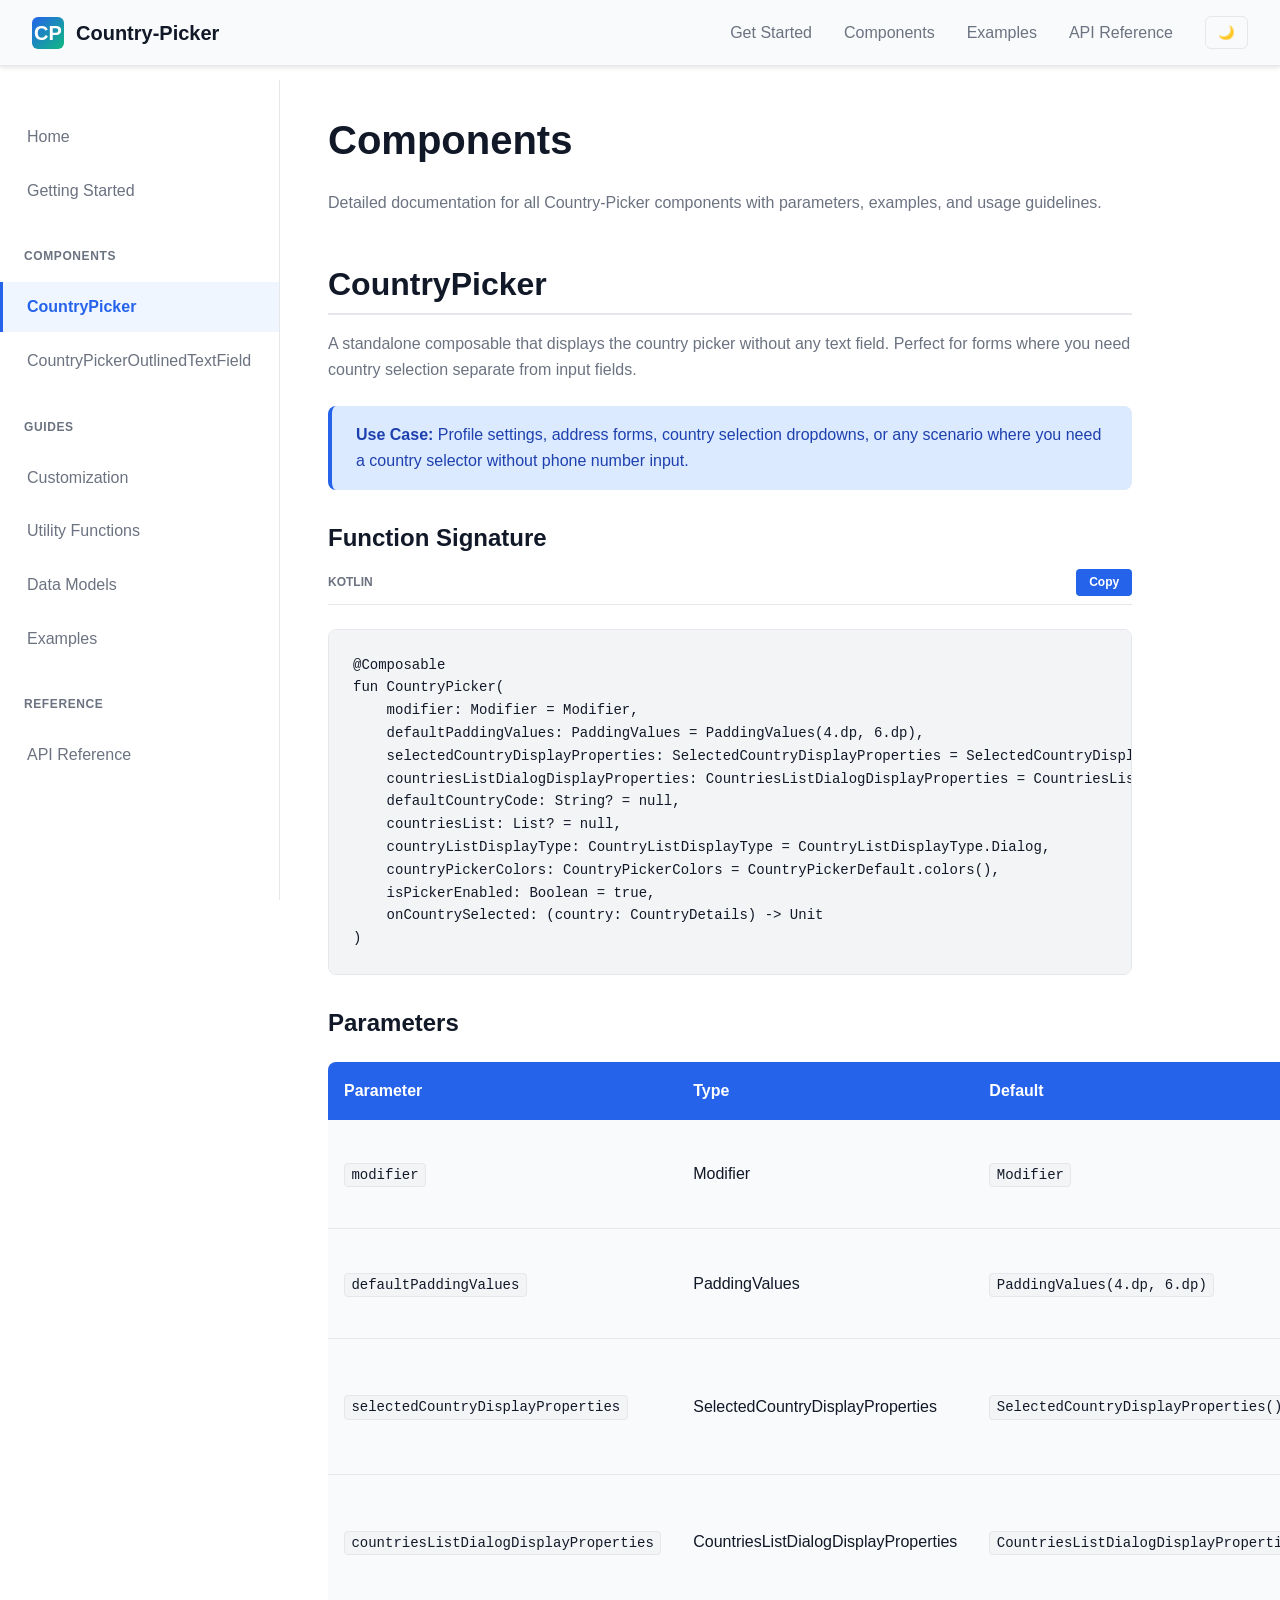
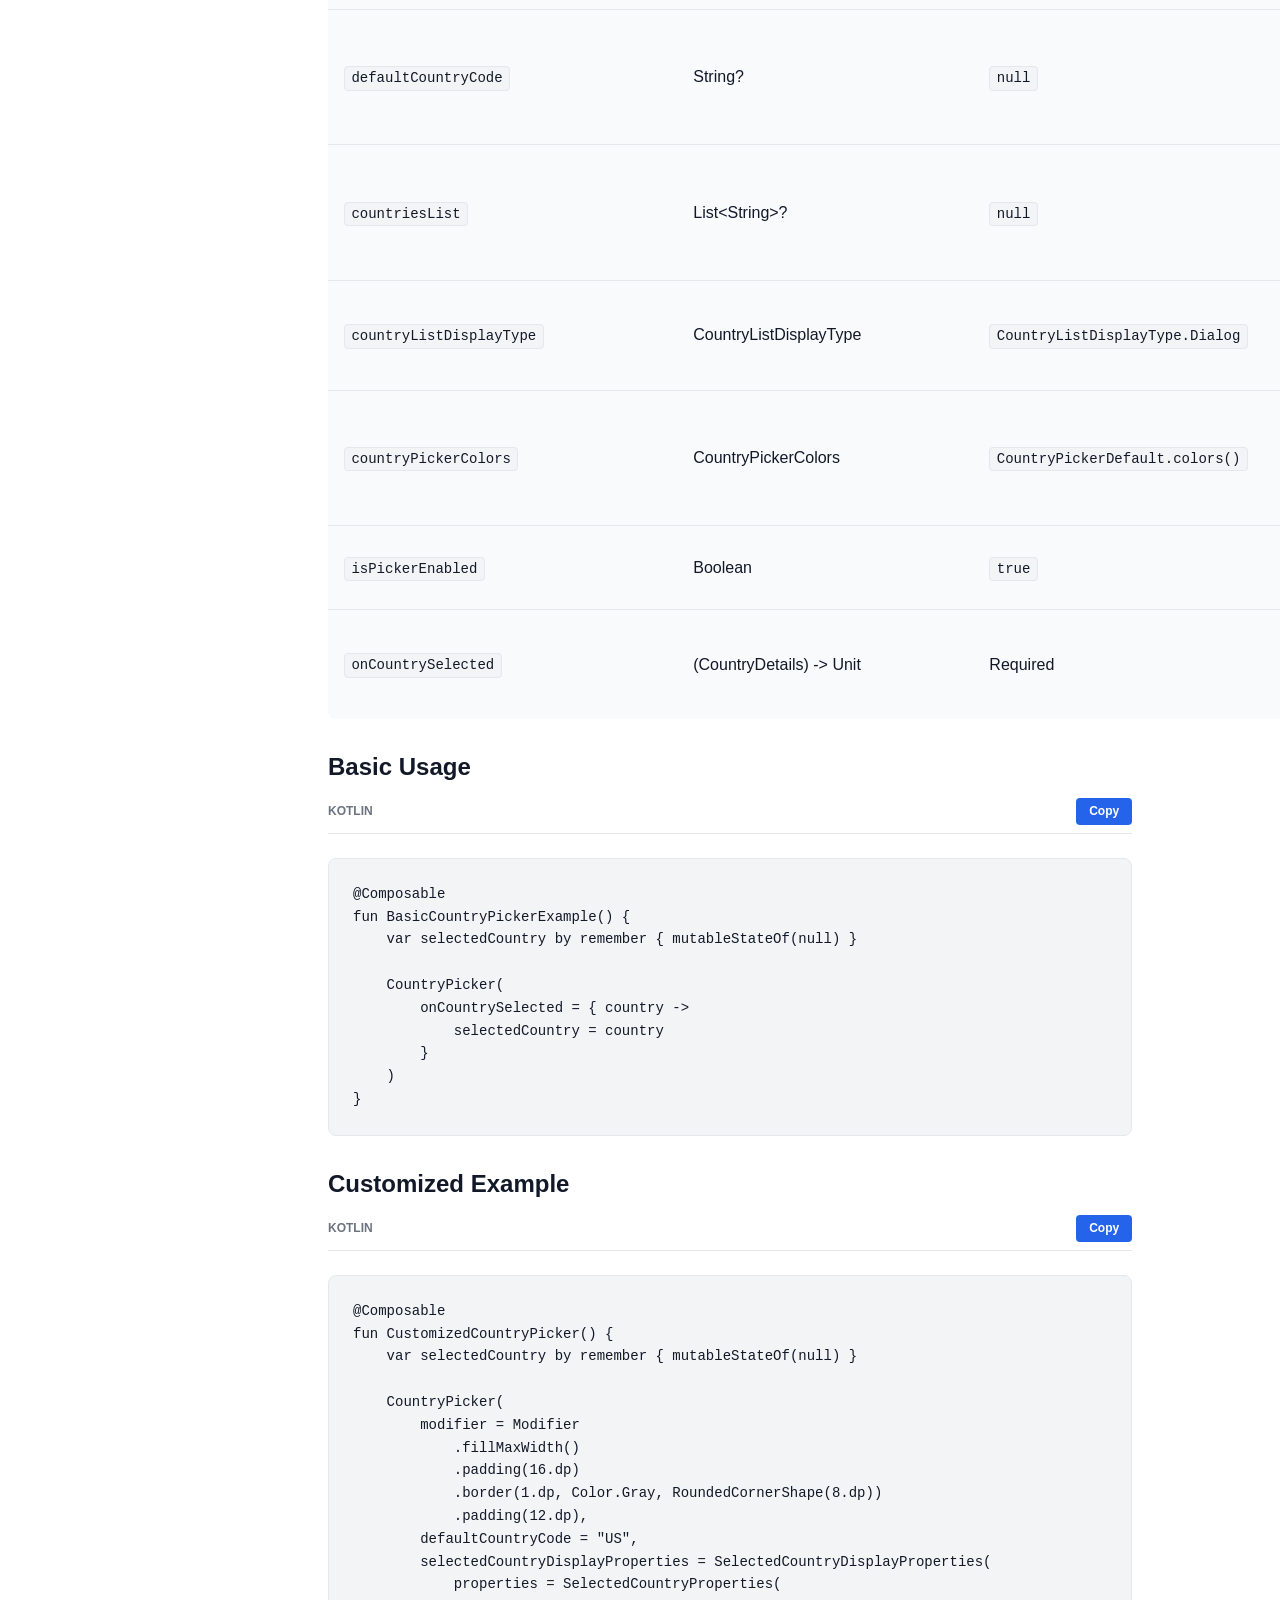
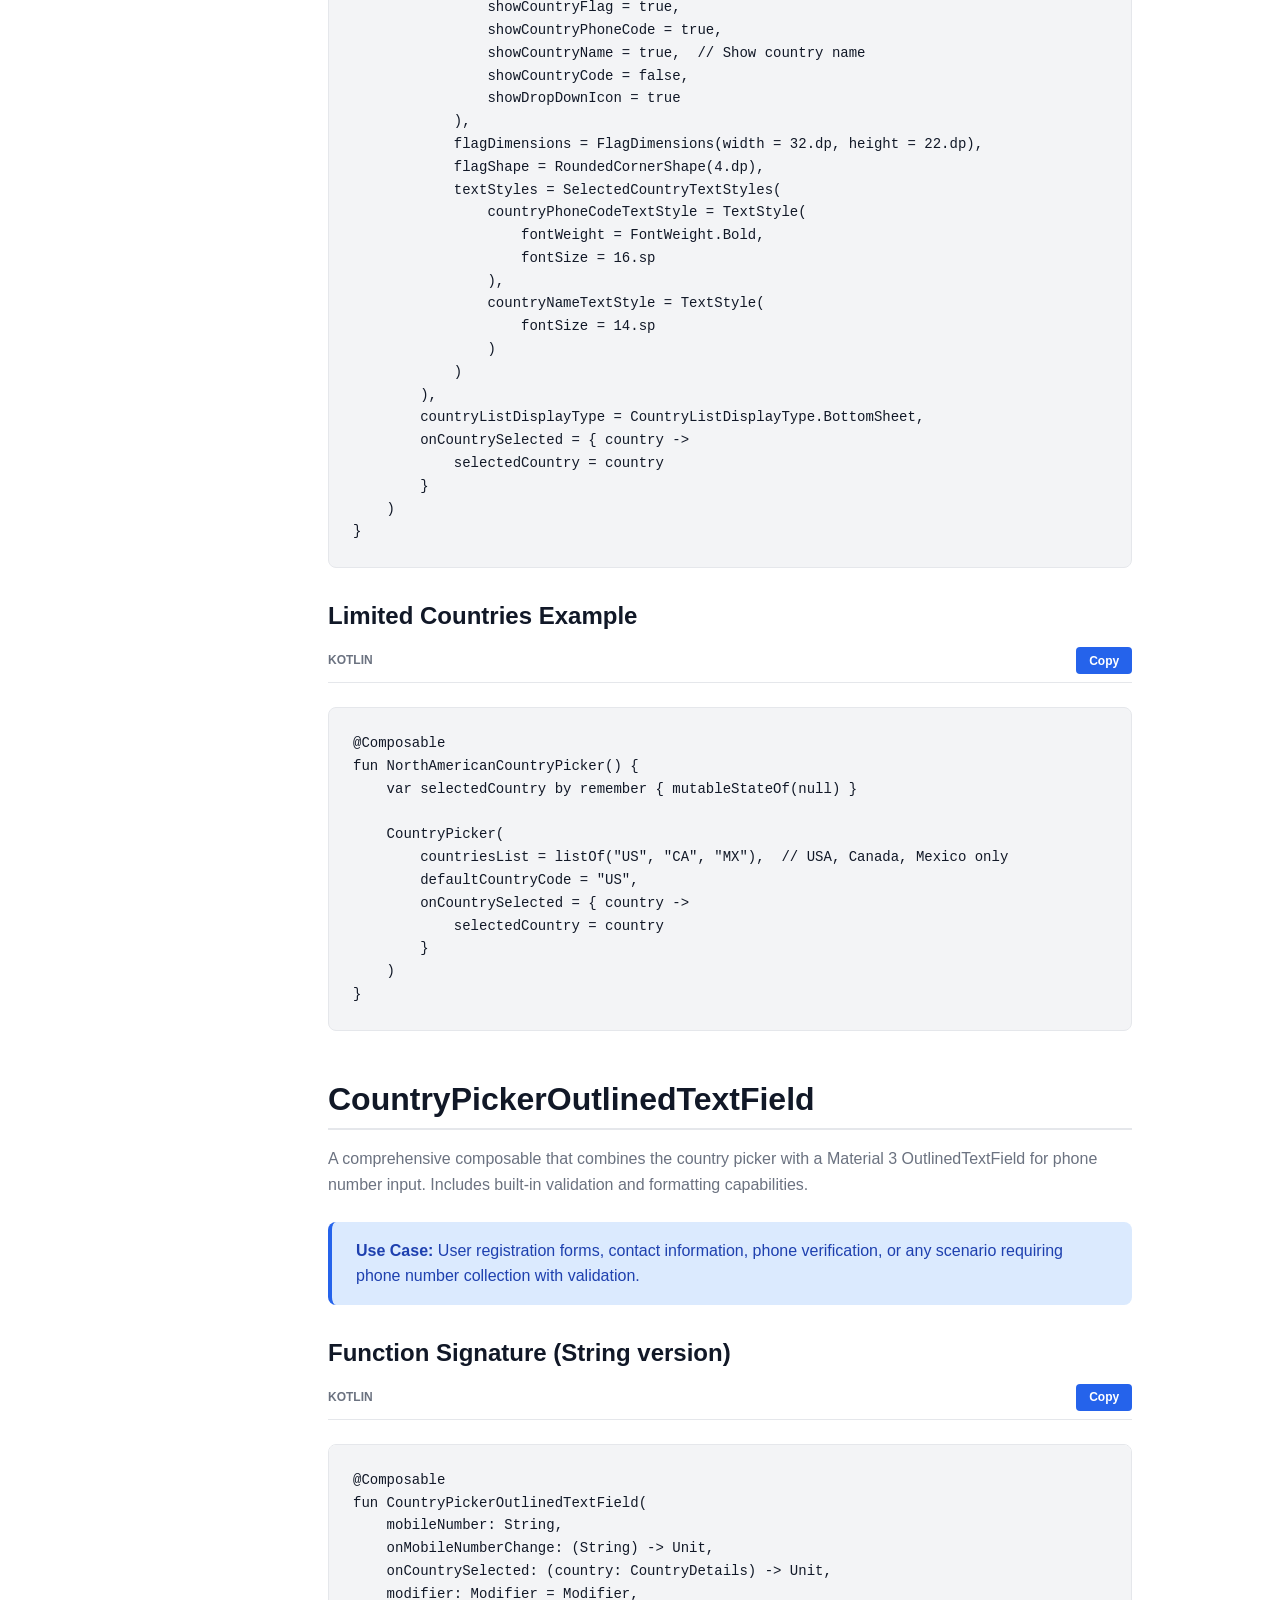
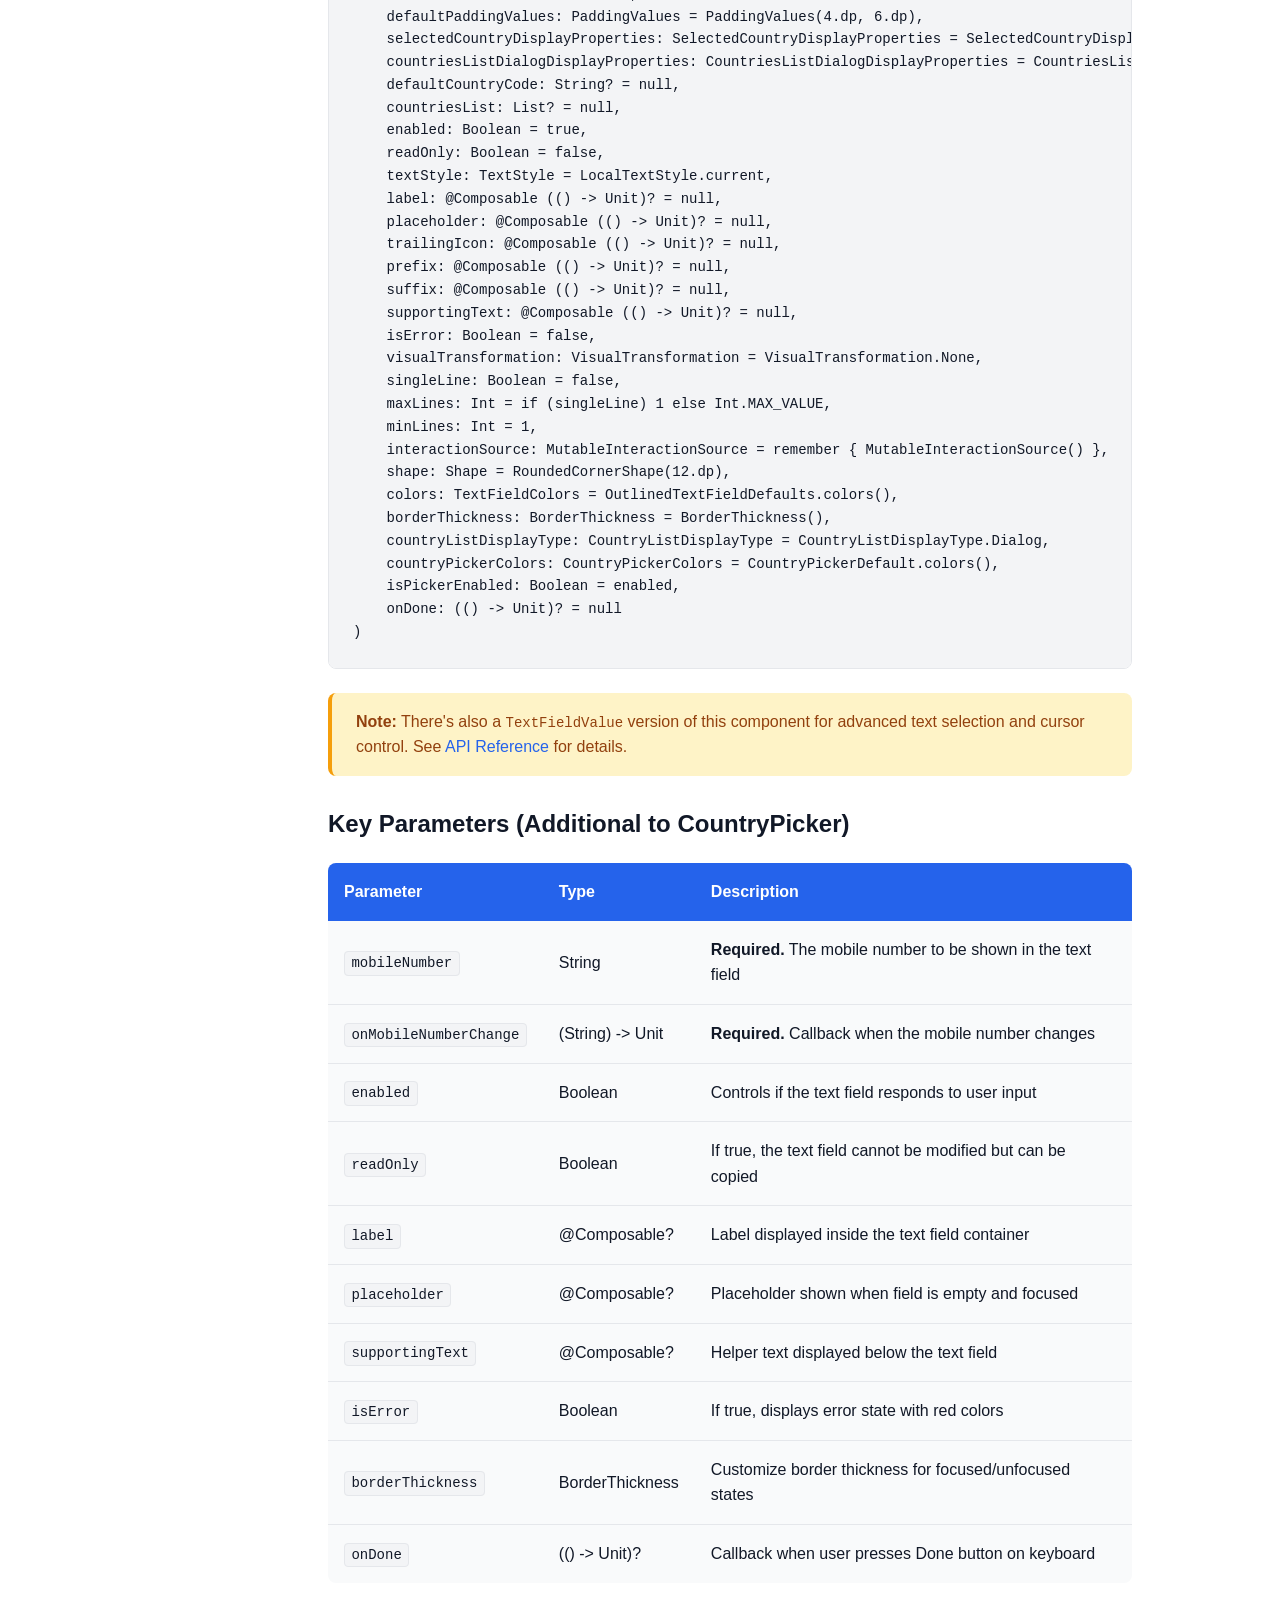
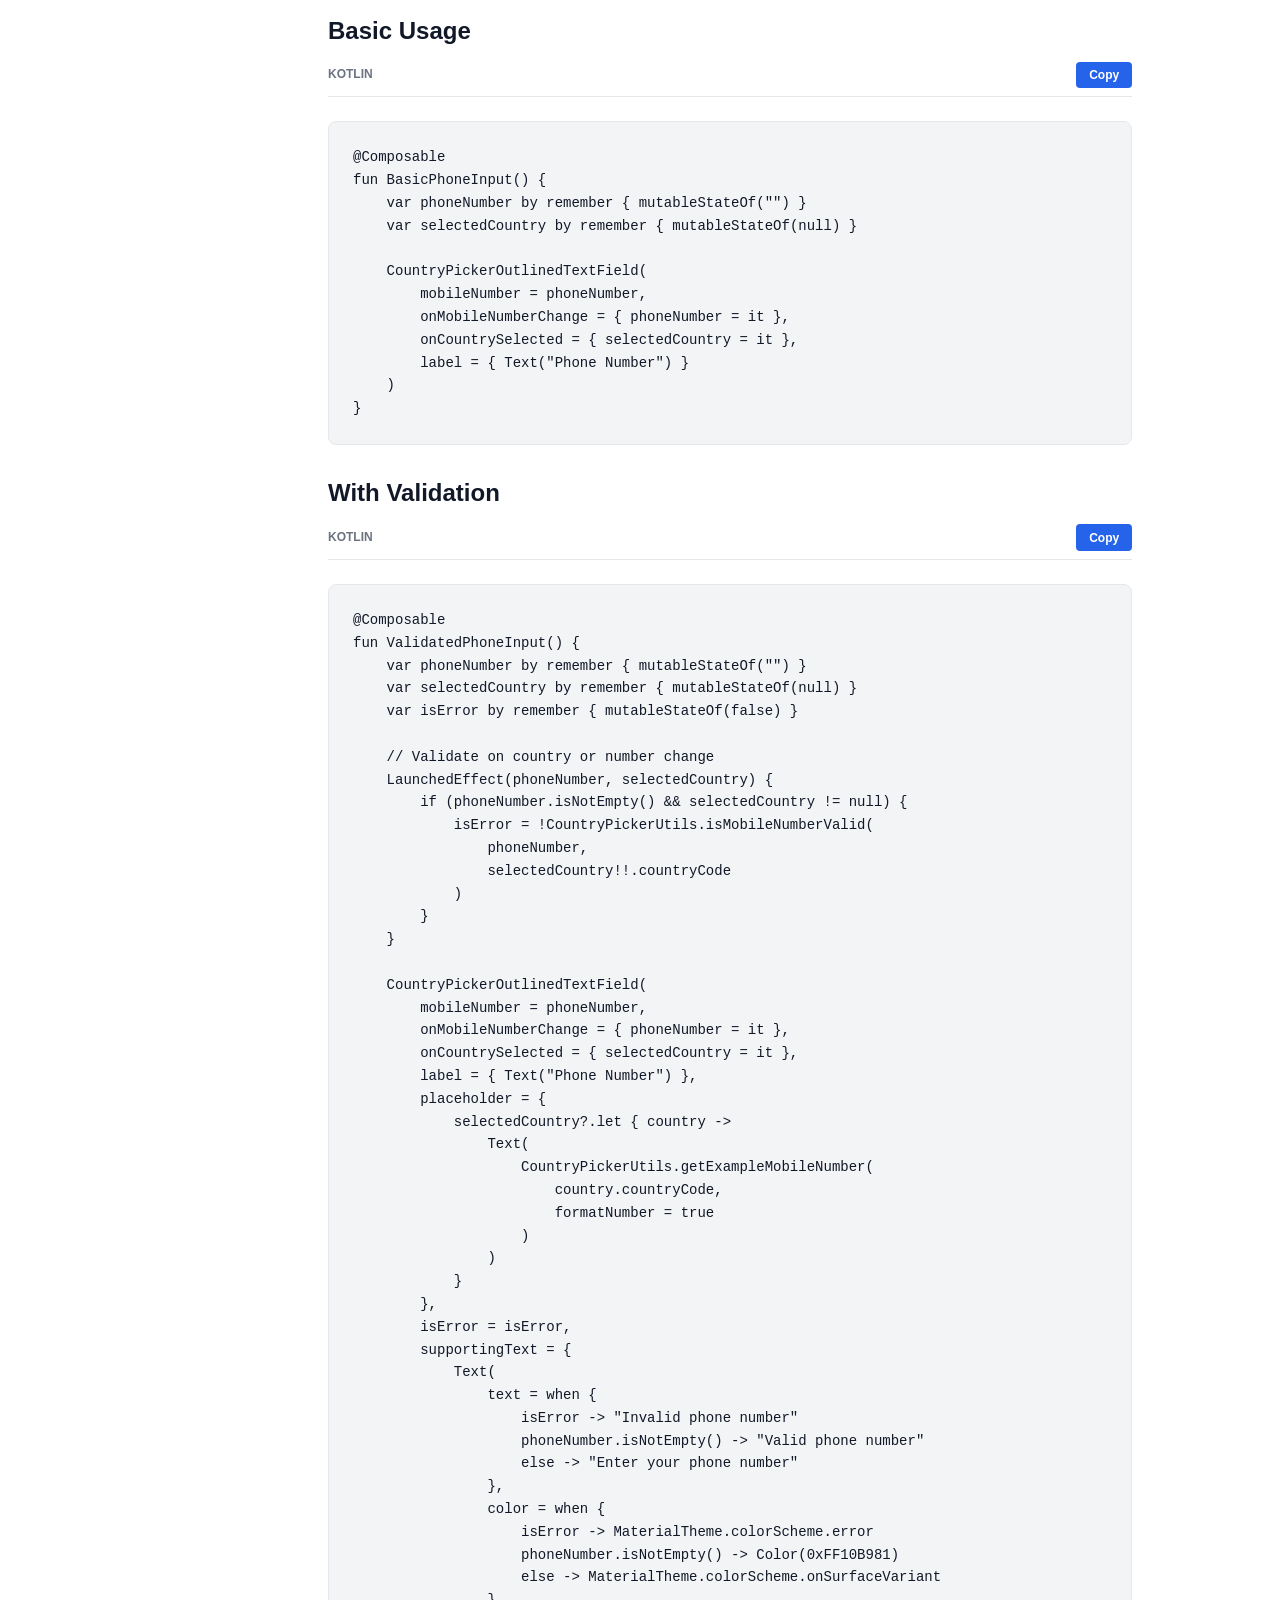
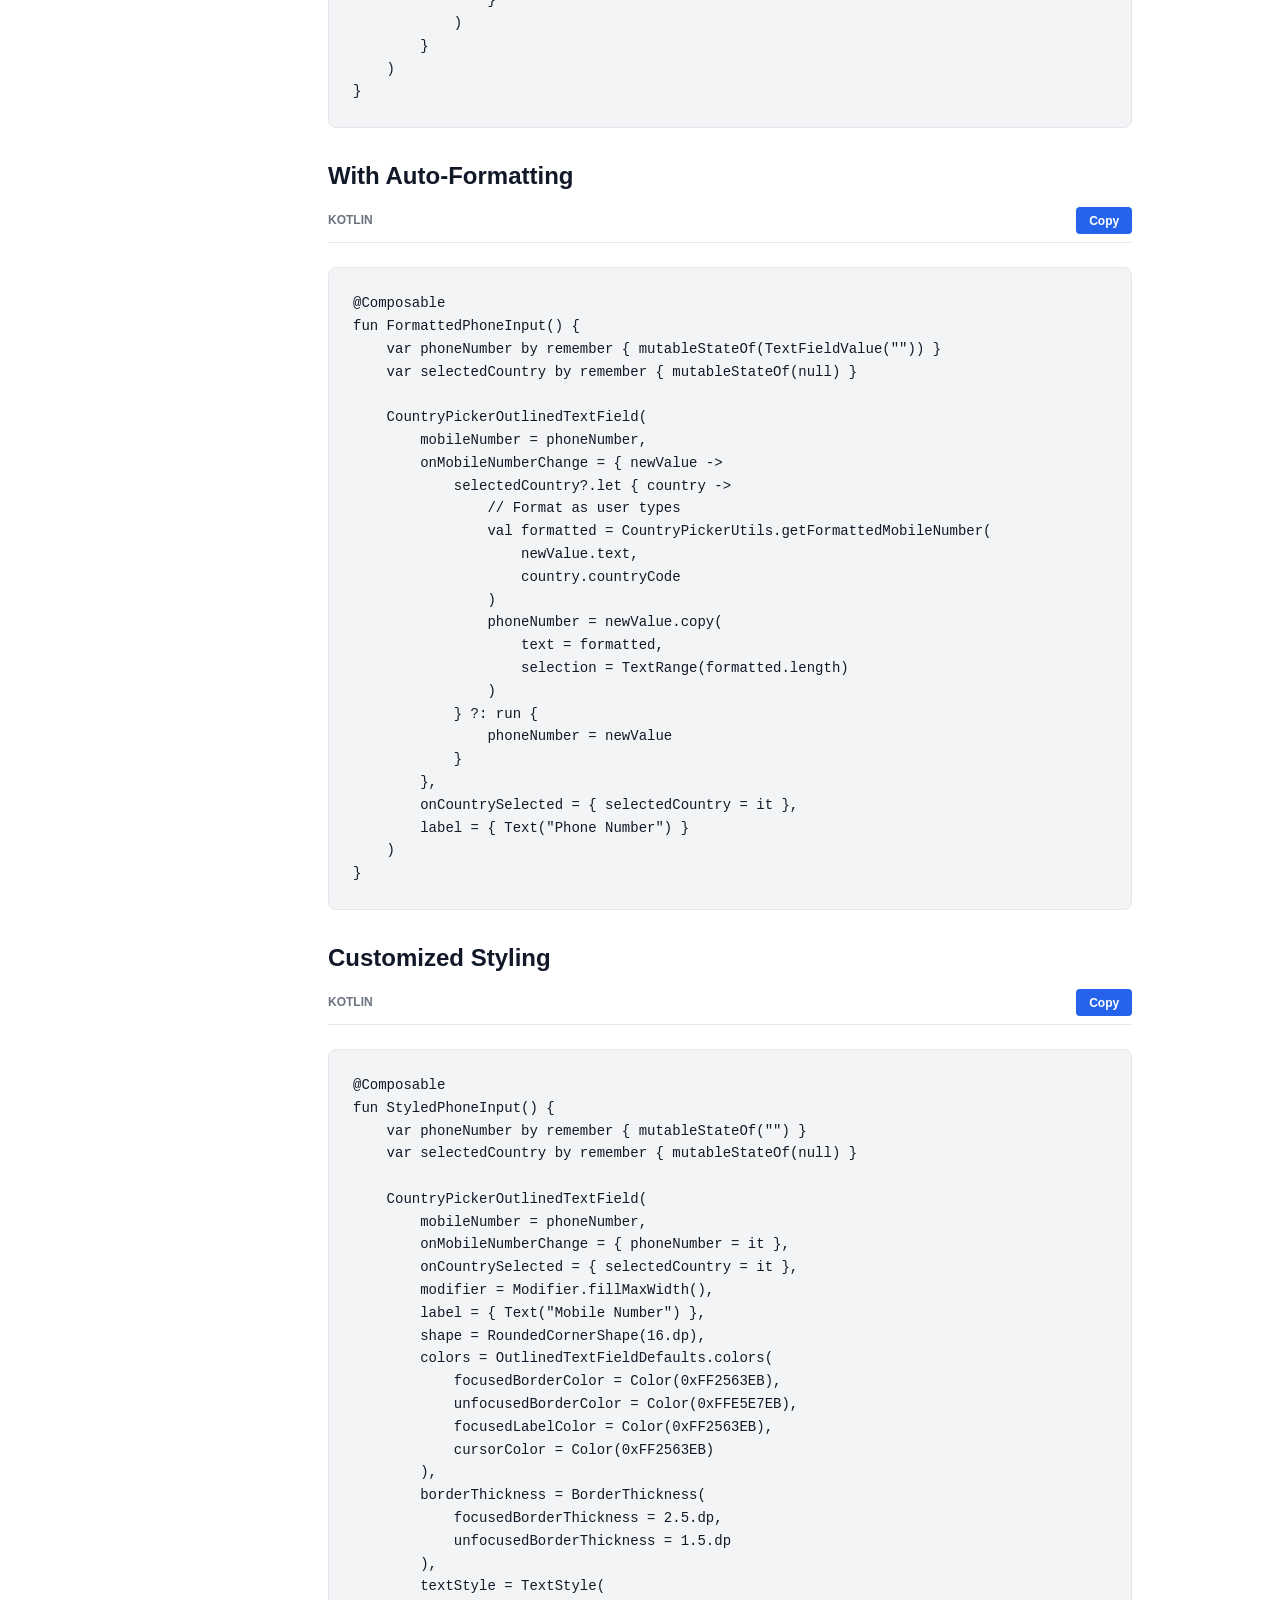
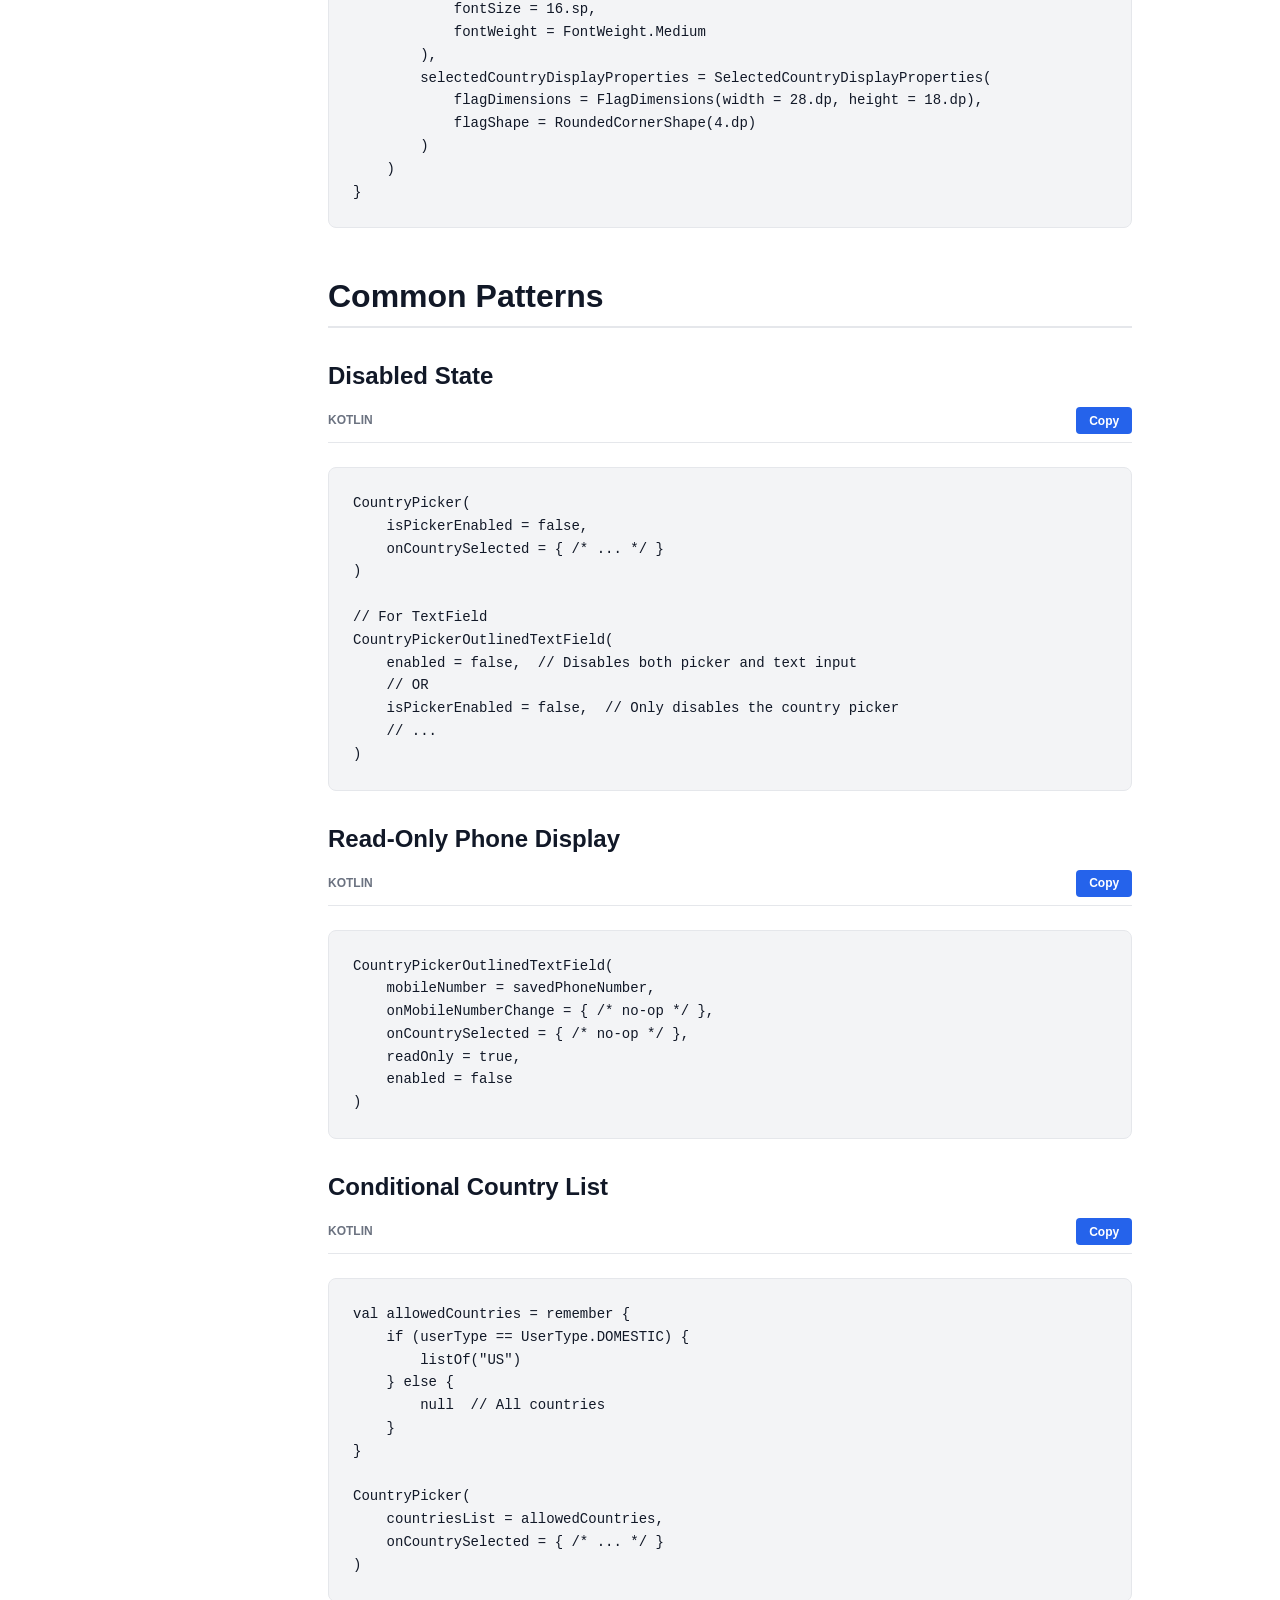
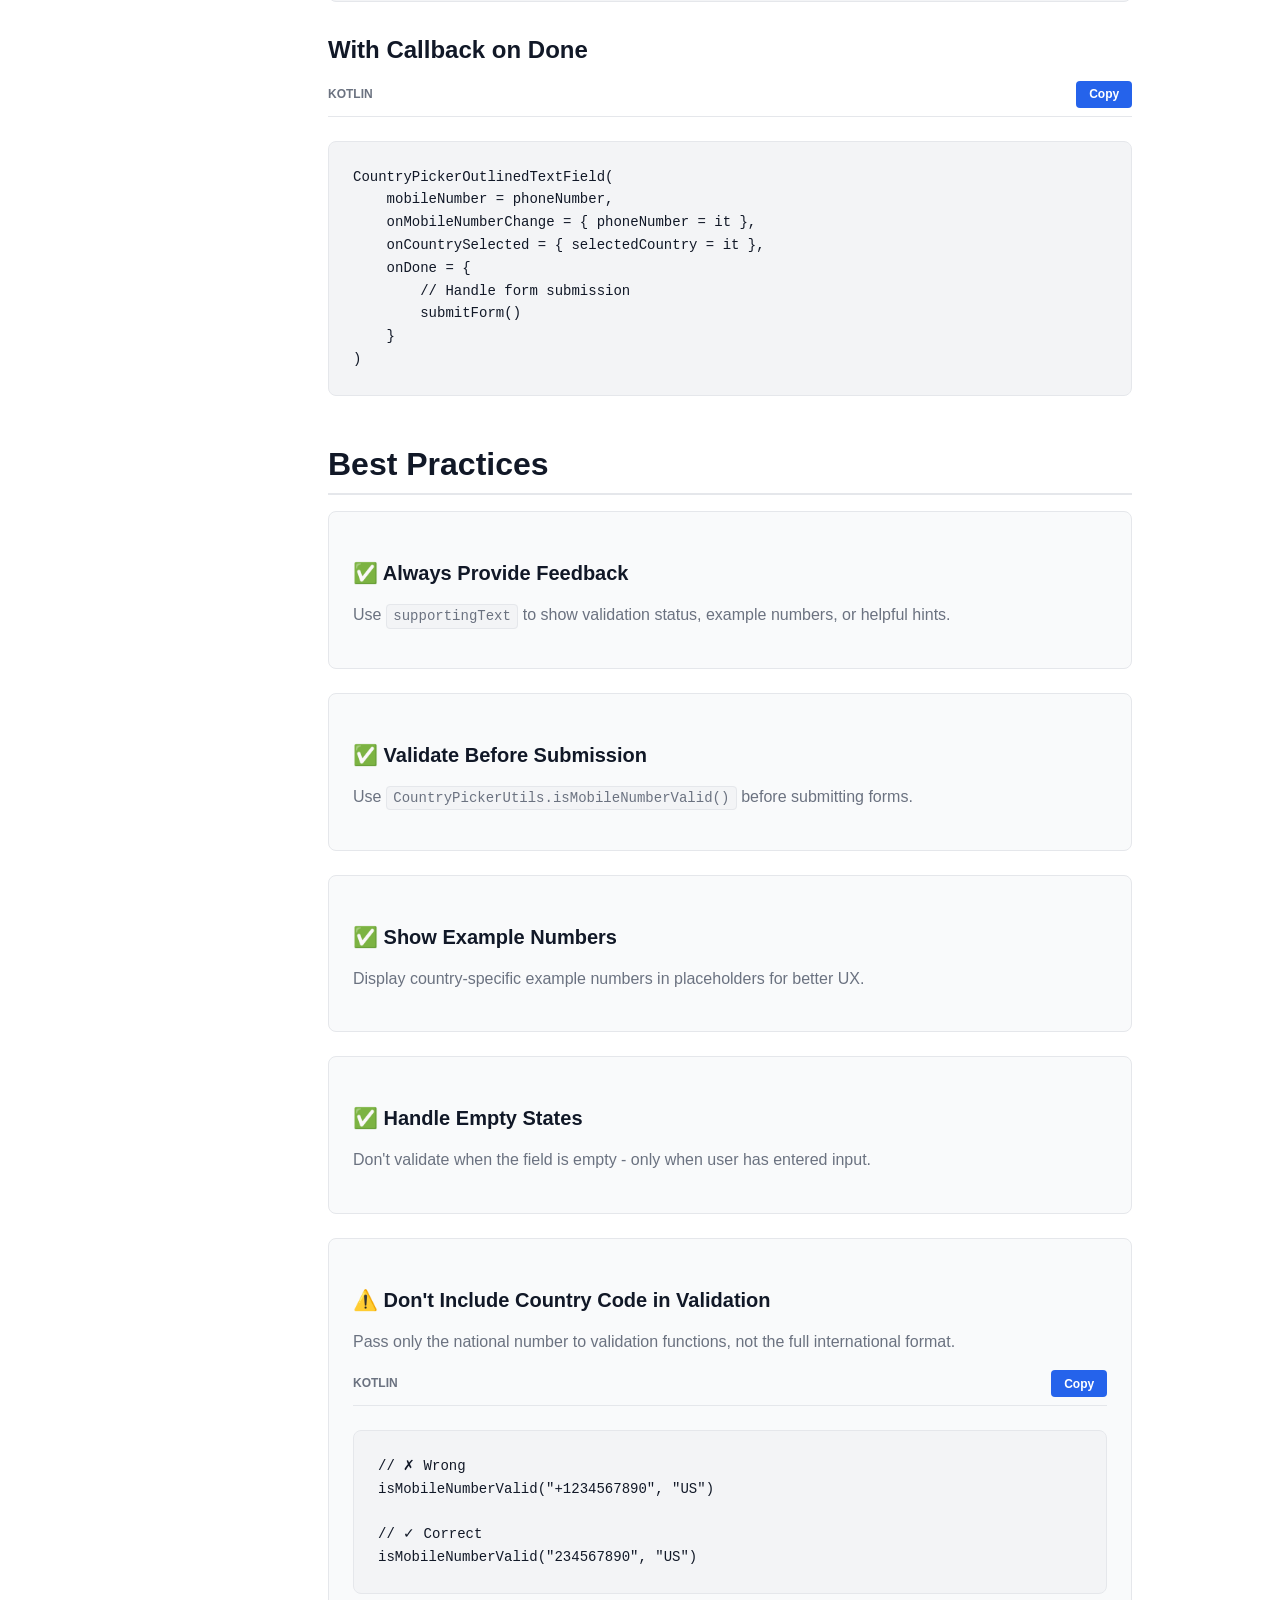
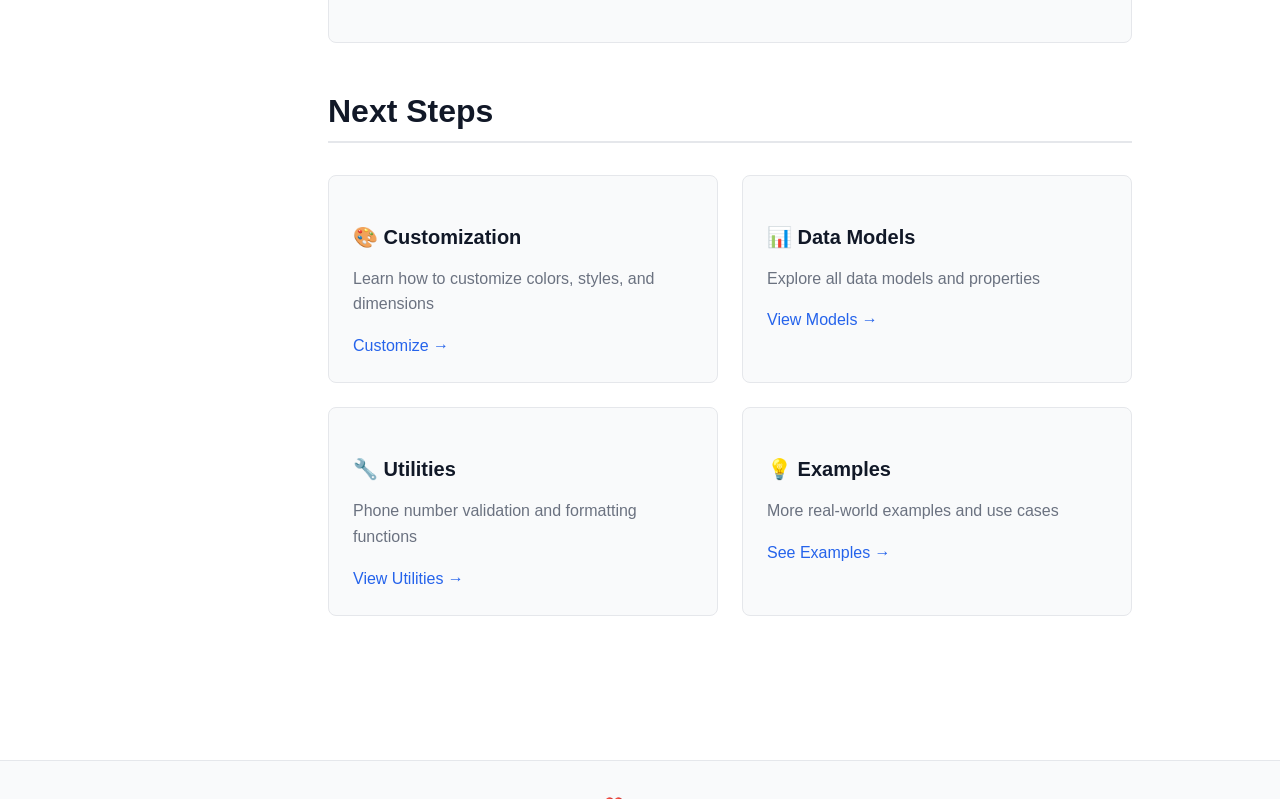
==== docs/components.html @ 45436aeb "feat(docs): Add documentation website Adds a new static documentation website for the library, built" ====
<!DOCTYPE html>
<html lang="en">
<head>
    <meta charset="UTF-8">
    <meta name="viewport" content="width=device-width, initial-scale=1.0">
    <meta name="description" content="Country-Picker Components - Detailed documentation for CountryPicker and CountryPickerOutlinedTextField">
    <title>Components - Country-Picker Documentation</title>
    <link rel="stylesheet" href="assets/css/style.css">
</head>
<body>
    <!-- Header -->
    <header>
        <div class="header-container">
            <a href="index.html" class="logo">
                <div class="logo-icon">CP</div>
                <span>Country-Picker</span>
            </a>
            <nav class="header-nav">
                <a href="getting-started.html">Get Started</a>
                <a href="components.html">Components</a>
                <a href="examples.html">Examples</a>
                <a href="api-reference.html">API Reference</a>
                <button class="theme-toggle" id="themeToggle" aria-label="Toggle theme">
                    <span id="themeIcon">🌙</span>
                </button>
                <button class="mobile-menu-toggle" id="mobileMenuToggle" aria-label="Toggle menu">
                    ☰
                </button>
            </nav>
        </div>
    </header>

    <!-- Main Container -->
    <div class="container">
        <!-- Sidebar Navigation -->
        <aside class="sidebar" id="sidebar">
            <nav>
                <ul>
                    <li><a href="index.html">Home</a></li>
                    <li><a href="getting-started.html">Getting Started</a></li>
                </ul>

                <div class="nav-section">
                    <div class="nav-section-title">Components</div>
                    <ul>
                        <li><a href="#countrypicker">CountryPicker</a></li>
                        <li><a href="#textfield">CountryPickerOutlinedTextField</a></li>
                    </ul>
                </div>

                <div class="nav-section">
                    <div class="nav-section-title">Guides</div>
                    <ul>
                        <li><a href="customization.html">Customization</a></li>
                        <li><a href="utilities.html">Utility Functions</a></li>
                        <li><a href="models.html">Data Models</a></li>
                        <li><a href="examples.html">Examples</a></li>
                    </ul>
                </div>

                <div class="nav-section">
                    <div class="nav-section-title">Reference</div>
                    <ul>
                        <li><a href="api-reference.html">API Reference</a></li>
                    </ul>
                </div>
            </nav>
        </aside>

        <!-- Main Content -->
        <main class="main-content">
            <h1>Components</h1>
            <p class="text-muted">
                Detailed documentation for all Country-Picker components with parameters, examples, and usage guidelines.
            </p>

            <!-- CountryPicker Component -->
            <section id="countrypicker">
                <h2>CountryPicker</h2>
                <p>
                    A standalone composable that displays the country picker without any text field.
                    Perfect for forms where you need country selection separate from input fields.
                </p>

                <div class="alert alert-info">
                    <strong>Use Case:</strong> Profile settings, address forms, country selection dropdowns,
                    or any scenario where you need a country selector without phone number input.
                </div>

                <h3>Function Signature</h3>
                <pre><code class="language-kotlin">@Composable
fun CountryPicker(
    modifier: Modifier = Modifier,
    defaultPaddingValues: PaddingValues = PaddingValues(4.dp, 6.dp),
    selectedCountryDisplayProperties: SelectedCountryDisplayProperties = SelectedCountryDisplayProperties(),
    countriesListDialogDisplayProperties: CountriesListDialogDisplayProperties = CountriesListDialogDisplayProperties(),
    defaultCountryCode: String? = null,
    countriesList: List<String>? = null,
    countryListDisplayType: CountryListDisplayType = CountryListDisplayType.Dialog,
    countryPickerColors: CountryPickerColors = CountryPickerDefault.colors(),
    isPickerEnabled: Boolean = true,
    onCountrySelected: (country: CountryDetails) -> Unit
)</code></pre>

                <h3>Parameters</h3>
                <table>
                    <thead>
                        <tr>
                            <th>Parameter</th>
                            <th>Type</th>
                            <th>Default</th>
                            <th>Description</th>
                        </tr>
                    </thead>
                    <tbody>
                        <tr>
                            <td><code>modifier</code></td>
                            <td>Modifier</td>
                            <td><code>Modifier</code></td>
                            <td>Modifier to be applied to the component</td>
                        </tr>
                        <tr>
                            <td><code>defaultPaddingValues</code></td>
                            <td>PaddingValues</td>
                            <td><code>PaddingValues(4.dp, 6.dp)</code></td>
                            <td>Internal padding between container and content</td>
                        </tr>
                        <tr>
                            <td><code>selectedCountryDisplayProperties</code></td>
                            <td>SelectedCountryDisplayProperties</td>
                            <td><code>SelectedCountryDisplayProperties()</code></td>
                            <td>Display properties for the selected country (flag, text styles, spacing)</td>
                        </tr>
                        <tr>
                            <td><code>countriesListDialogDisplayProperties</code></td>
                            <td>CountriesListDialogDisplayProperties</td>
                            <td><code>CountriesListDialogDisplayProperties()</code></td>
                            <td>Display properties for the country selection dialog/bottomsheet</td>
                        </tr>
                        <tr>
                            <td><code>defaultCountryCode</code></td>
                            <td>String?</td>
                            <td><code>null</code></td>
                            <td>Default country code (ISO 3166-1 alpha-2). Auto-detects if null</td>
                        </tr>
                        <tr>
                            <td><code>countriesList</code></td>
                            <td>List&lt;String&gt;?</td>
                            <td><code>null</code></td>
                            <td>Custom list of country codes. Uses all countries if null</td>
                        </tr>
                        <tr>
                            <td><code>countryListDisplayType</code></td>
                            <td>CountryListDisplayType</td>
                            <td><code>CountryListDisplayType.Dialog</code></td>
                            <td>Display mode: <code>Dialog</code> or <code>BottomSheet</code></td>
                        </tr>
                        <tr>
                            <td><code>countryPickerColors</code></td>
                            <td>CountryPickerColors</td>
                            <td><code>CountryPickerDefault.colors()</code></td>
                            <td>Color customization for icons and containers</td>
                        </tr>
                        <tr>
                            <td><code>isPickerEnabled</code></td>
                            <td>Boolean</td>
                            <td><code>true</code></td>
                            <td>Whether the picker is interactive</td>
                        </tr>
                        <tr>
                            <td><code>onCountrySelected</code></td>
                            <td>(CountryDetails) -> Unit</td>
                            <td>Required</td>
                            <td>Callback invoked when a country is selected</td>
                        </tr>
                    </tbody>
                </table>

                <h3>Basic Usage</h3>
                <pre><code class="language-kotlin">@Composable
fun BasicCountryPickerExample() {
    var selectedCountry by remember { mutableStateOf<CountryDetails?>(null) }

    CountryPicker(
        onCountrySelected = { country ->
            selectedCountry = country
        }
    )
}</code></pre>

                <h3>Customized Example</h3>
                <pre><code class="language-kotlin">@Composable
fun CustomizedCountryPicker() {
    var selectedCountry by remember { mutableStateOf<CountryDetails?>(null) }

    CountryPicker(
        modifier = Modifier
            .fillMaxWidth()
            .padding(16.dp)
            .border(1.dp, Color.Gray, RoundedCornerShape(8.dp))
            .padding(12.dp),
        defaultCountryCode = "US",
        selectedCountryDisplayProperties = SelectedCountryDisplayProperties(
            properties = SelectedCountryProperties(
                showCountryFlag = true,
                showCountryPhoneCode = true,
                showCountryName = true,  // Show country name
                showCountryCode = false,
                showDropDownIcon = true
            ),
            flagDimensions = FlagDimensions(width = 32.dp, height = 22.dp),
            flagShape = RoundedCornerShape(4.dp),
            textStyles = SelectedCountryTextStyles(
                countryPhoneCodeTextStyle = TextStyle(
                    fontWeight = FontWeight.Bold,
                    fontSize = 16.sp
                ),
                countryNameTextStyle = TextStyle(
                    fontSize = 14.sp
                )
            )
        ),
        countryListDisplayType = CountryListDisplayType.BottomSheet,
        onCountrySelected = { country ->
            selectedCountry = country
        }
    )
}</code></pre>

                <h3>Limited Countries Example</h3>
                <pre><code class="language-kotlin">@Composable
fun NorthAmericanCountryPicker() {
    var selectedCountry by remember { mutableStateOf<CountryDetails?>(null) }

    CountryPicker(
        countriesList = listOf("US", "CA", "MX"),  // USA, Canada, Mexico only
        defaultCountryCode = "US",
        onCountrySelected = { country ->
            selectedCountry = country
        }
    )
}</code></pre>
            </section>

            <!-- CountryPickerOutlinedTextField Component -->
            <section id="textfield">
                <h2>CountryPickerOutlinedTextField</h2>
                <p>
                    A comprehensive composable that combines the country picker with a Material 3 OutlinedTextField
                    for phone number input. Includes built-in validation and formatting capabilities.
                </p>

                <div class="alert alert-info">
                    <strong>Use Case:</strong> User registration forms, contact information, phone verification,
                    or any scenario requiring phone number collection with validation.
                </div>

                <h3>Function Signature (String version)</h3>
                <pre><code class="language-kotlin">@Composable
fun CountryPickerOutlinedTextField(
    mobileNumber: String,
    onMobileNumberChange: (String) -> Unit,
    onCountrySelected: (country: CountryDetails) -> Unit,
    modifier: Modifier = Modifier,
    defaultPaddingValues: PaddingValues = PaddingValues(4.dp, 6.dp),
    selectedCountryDisplayProperties: SelectedCountryDisplayProperties = SelectedCountryDisplayProperties(),
    countriesListDialogDisplayProperties: CountriesListDialogDisplayProperties = CountriesListDialogDisplayProperties(),
    defaultCountryCode: String? = null,
    countriesList: List<String>? = null,
    enabled: Boolean = true,
    readOnly: Boolean = false,
    textStyle: TextStyle = LocalTextStyle.current,
    label: @Composable (() -> Unit)? = null,
    placeholder: @Composable (() -> Unit)? = null,
    trailingIcon: @Composable (() -> Unit)? = null,
    prefix: @Composable (() -> Unit)? = null,
    suffix: @Composable (() -> Unit)? = null,
    supportingText: @Composable (() -> Unit)? = null,
    isError: Boolean = false,
    visualTransformation: VisualTransformation = VisualTransformation.None,
    singleLine: Boolean = false,
    maxLines: Int = if (singleLine) 1 else Int.MAX_VALUE,
    minLines: Int = 1,
    interactionSource: MutableInteractionSource = remember { MutableInteractionSource() },
    shape: Shape = RoundedCornerShape(12.dp),
    colors: TextFieldColors = OutlinedTextFieldDefaults.colors(),
    borderThickness: BorderThickness = BorderThickness(),
    countryListDisplayType: CountryListDisplayType = CountryListDisplayType.Dialog,
    countryPickerColors: CountryPickerColors = CountryPickerDefault.colors(),
    isPickerEnabled: Boolean = enabled,
    onDone: (() -> Unit)? = null
)</code></pre>

                <div class="alert alert-warning">
                    <strong>Note:</strong> There's also a <code>TextFieldValue</code> version of this component
                    for advanced text selection and cursor control. See <a href="api-reference.html">API Reference</a> for details.
                </div>

                <h3>Key Parameters (Additional to CountryPicker)</h3>
                <table>
                    <thead>
                        <tr>
                            <th>Parameter</th>
                            <th>Type</th>
                            <th>Description</th>
                        </tr>
                    </thead>
                    <tbody>
                        <tr>
                            <td><code>mobileNumber</code></td>
                            <td>String</td>
                            <td><strong>Required.</strong> The mobile number to be shown in the text field</td>
                        </tr>
                        <tr>
                            <td><code>onMobileNumberChange</code></td>
                            <td>(String) -> Unit</td>
                            <td><strong>Required.</strong> Callback when the mobile number changes</td>
                        </tr>
                        <tr>
                            <td><code>enabled</code></td>
                            <td>Boolean</td>
                            <td>Controls if the text field responds to user input</td>
                        </tr>
                        <tr>
                            <td><code>readOnly</code></td>
                            <td>Boolean</td>
                            <td>If true, the text field cannot be modified but can be copied</td>
                        </tr>
                        <tr>
                            <td><code>label</code></td>
                            <td>@Composable?</td>
                            <td>Label displayed inside the text field container</td>
                        </tr>
                        <tr>
                            <td><code>placeholder</code></td>
                            <td>@Composable?</td>
                            <td>Placeholder shown when field is empty and focused</td>
                        </tr>
                        <tr>
                            <td><code>supportingText</code></td>
                            <td>@Composable?</td>
                            <td>Helper text displayed below the text field</td>
                        </tr>
                        <tr>
                            <td><code>isError</code></td>
                            <td>Boolean</td>
                            <td>If true, displays error state with red colors</td>
                        </tr>
                        <tr>
                            <td><code>borderThickness</code></td>
                            <td>BorderThickness</td>
                            <td>Customize border thickness for focused/unfocused states</td>
                        </tr>
                        <tr>
                            <td><code>onDone</code></td>
                            <td>(() -> Unit)?</td>
                            <td>Callback when user presses Done button on keyboard</td>
                        </tr>
                    </tbody>
                </table>

                <h3>Basic Usage</h3>
                <pre><code class="language-kotlin">@Composable
fun BasicPhoneInput() {
    var phoneNumber by remember { mutableStateOf("") }
    var selectedCountry by remember { mutableStateOf<CountryDetails?>(null) }

    CountryPickerOutlinedTextField(
        mobileNumber = phoneNumber,
        onMobileNumberChange = { phoneNumber = it },
        onCountrySelected = { selectedCountry = it },
        label = { Text("Phone Number") }
    )
}</code></pre>

                <h3>With Validation</h3>
                <pre><code class="language-kotlin">@Composable
fun ValidatedPhoneInput() {
    var phoneNumber by remember { mutableStateOf("") }
    var selectedCountry by remember { mutableStateOf<CountryDetails?>(null) }
    var isError by remember { mutableStateOf(false) }

    // Validate on country or number change
    LaunchedEffect(phoneNumber, selectedCountry) {
        if (phoneNumber.isNotEmpty() && selectedCountry != null) {
            isError = !CountryPickerUtils.isMobileNumberValid(
                phoneNumber,
                selectedCountry!!.countryCode
            )
        }
    }

    CountryPickerOutlinedTextField(
        mobileNumber = phoneNumber,
        onMobileNumberChange = { phoneNumber = it },
        onCountrySelected = { selectedCountry = it },
        label = { Text("Phone Number") },
        placeholder = {
            selectedCountry?.let { country ->
                Text(
                    CountryPickerUtils.getExampleMobileNumber(
                        country.countryCode,
                        formatNumber = true
                    )
                )
            }
        },
        isError = isError,
        supportingText = {
            Text(
                text = when {
                    isError -> "Invalid phone number"
                    phoneNumber.isNotEmpty() -> "Valid phone number"
                    else -> "Enter your phone number"
                },
                color = when {
                    isError -> MaterialTheme.colorScheme.error
                    phoneNumber.isNotEmpty() -> Color(0xFF10B981)
                    else -> MaterialTheme.colorScheme.onSurfaceVariant
                }
            )
        }
    )
}</code></pre>

                <h3>With Auto-Formatting</h3>
                <pre><code class="language-kotlin">@Composable
fun FormattedPhoneInput() {
    var phoneNumber by remember { mutableStateOf(TextFieldValue("")) }
    var selectedCountry by remember { mutableStateOf<CountryDetails?>(null) }

    CountryPickerOutlinedTextField(
        mobileNumber = phoneNumber,
        onMobileNumberChange = { newValue ->
            selectedCountry?.let { country ->
                // Format as user types
                val formatted = CountryPickerUtils.getFormattedMobileNumber(
                    newValue.text,
                    country.countryCode
                )
                phoneNumber = newValue.copy(
                    text = formatted,
                    selection = TextRange(formatted.length)
                )
            } ?: run {
                phoneNumber = newValue
            }
        },
        onCountrySelected = { selectedCountry = it },
        label = { Text("Phone Number") }
    )
}</code></pre>

                <h3>Customized Styling</h3>
                <pre><code class="language-kotlin">@Composable
fun StyledPhoneInput() {
    var phoneNumber by remember { mutableStateOf("") }
    var selectedCountry by remember { mutableStateOf<CountryDetails?>(null) }

    CountryPickerOutlinedTextField(
        mobileNumber = phoneNumber,
        onMobileNumberChange = { phoneNumber = it },
        onCountrySelected = { selectedCountry = it },
        modifier = Modifier.fillMaxWidth(),
        label = { Text("Mobile Number") },
        shape = RoundedCornerShape(16.dp),
        colors = OutlinedTextFieldDefaults.colors(
            focusedBorderColor = Color(0xFF2563EB),
            unfocusedBorderColor = Color(0xFFE5E7EB),
            focusedLabelColor = Color(0xFF2563EB),
            cursorColor = Color(0xFF2563EB)
        ),
        borderThickness = BorderThickness(
            focusedBorderThickness = 2.5.dp,
            unfocusedBorderThickness = 1.5.dp
        ),
        textStyle = TextStyle(
            fontSize = 16.sp,
            fontWeight = FontWeight.Medium
        ),
        selectedCountryDisplayProperties = SelectedCountryDisplayProperties(
            flagDimensions = FlagDimensions(width = 28.dp, height = 18.dp),
            flagShape = RoundedCornerShape(4.dp)
        )
    )
}</code></pre>
            </section>

            <!-- Common Patterns -->
            <section>
                <h2>Common Patterns</h2>

                <h3>Disabled State</h3>
                <pre><code class="language-kotlin">CountryPicker(
    isPickerEnabled = false,
    onCountrySelected = { /* ... */ }
)

// For TextField
CountryPickerOutlinedTextField(
    enabled = false,  // Disables both picker and text input
    // OR
    isPickerEnabled = false,  // Only disables the country picker
    // ...
)</code></pre>

                <h3>Read-Only Phone Display</h3>
                <pre><code class="language-kotlin">CountryPickerOutlinedTextField(
    mobileNumber = savedPhoneNumber,
    onMobileNumberChange = { /* no-op */ },
    onCountrySelected = { /* no-op */ },
    readOnly = true,
    enabled = false
)</code></pre>

                <h3>Conditional Country List</h3>
                <pre><code class="language-kotlin">val allowedCountries = remember {
    if (userType == UserType.DOMESTIC) {
        listOf("US")
    } else {
        null  // All countries
    }
}

CountryPicker(
    countriesList = allowedCountries,
    onCountrySelected = { /* ... */ }
)</code></pre>

                <h3>With Callback on Done</h3>
                <pre><code class="language-kotlin">CountryPickerOutlinedTextField(
    mobileNumber = phoneNumber,
    onMobileNumberChange = { phoneNumber = it },
    onCountrySelected = { selectedCountry = it },
    onDone = {
        // Handle form submission
        submitForm()
    }
)</code></pre>
            </section>

            <!-- Best Practices -->
            <section>
                <h2>Best Practices</h2>

                <div class="card">
                    <h4>✅ Always Provide Feedback</h4>
                    <p>
                        Use <code>supportingText</code> to show validation status, example numbers, or helpful hints.
                    </p>
                </div>

                <div class="card">
                    <h4>✅ Validate Before Submission</h4>
                    <p>
                        Use <code>CountryPickerUtils.isMobileNumberValid()</code> before submitting forms.
                    </p>
                </div>

                <div class="card">
                    <h4>✅ Show Example Numbers</h4>
                    <p>
                        Display country-specific example numbers in placeholders for better UX.
                    </p>
                </div>

                <div class="card">
                    <h4>✅ Handle Empty States</h4>
                    <p>
                        Don't validate when the field is empty - only when user has entered input.
                    </p>
                </div>

                <div class="card">
                    <h4>⚠️ Don't Include Country Code in Validation</h4>
                    <p>
                        Pass only the national number to validation functions, not the full international format.
                    </p>
                    <pre><code class="language-kotlin">// ✗ Wrong
isMobileNumberValid("+1234567890", "US")

// ✓ Correct
isMobileNumberValid("234567890", "US")</code></pre>
                </div>
            </section>

            <!-- Next Steps -->
            <section>
                <h2>Next Steps</h2>
                <div class="feature-grid">
                    <div class="feature-card">
                        <h4>🎨 Customization</h4>
                        <p>Learn how to customize colors, styles, and dimensions</p>
                        <a href="customization.html">Customize →</a>
                    </div>

                    <div class="feature-card">
                        <h4>📊 Data Models</h4>
                        <p>Explore all data models and properties</p>
                        <a href="models.html">View Models →</a>
                    </div>

                    <div class="feature-card">
                        <h4>🔧 Utilities</h4>
                        <p>Phone number validation and formatting functions</p>
                        <a href="utilities.html">View Utilities →</a>
                    </div>

                    <div class="feature-card">
                        <h4>💡 Examples</h4>
                        <p>More real-world examples and use cases</p>
                        <a href="examples.html">See Examples →</a>
                    </div>
                </div>
            </section>
        </main>
    </div>

    <!-- Footer -->
    <footer>
        <p>
            Made with ❤️ by <a href="https://github.com/arpitkatiyar1999" target="_blank">Arpit Katiyar</a>
        </p>
        <p>
            <a href="https://github.com/arpitkatiyar1999/Country-Picker" target="_blank">GitHub</a> |
            <a href="https://jitpack.io/#arpitkatiyar1999/Country-Picker" target="_blank">JitPack</a> |
            <a href="https://github.com/arpitkatiyar1999/Country-Picker/blob/master/LICENSE" target="_blank">License</a>
        </p>
    </footer>

    <!-- JavaScript -->
    <script src="assets/js/main.js"></script>
</body>
</html>
---- docs/assets/css/style.css ----
/* ===========================
   Country-Picker Documentation
   Modern, Responsive Styles
   =========================== */

:root {
  /* Light Mode Colors */
  --primary-color: #2563eb;
  --primary-hover: #1d4ed8;
  --secondary-color: #10b981;
  --background: #ffffff;
  --surface: #f9fafb;
  --text-primary: #111827;
  --text-secondary: #6b7280;
  --border-color: #e5e7eb;
  --code-bg: #f3f4f6;
  --sidebar-bg: #ffffff;
  --nav-active: #eff6ff;
  --shadow: rgba(0, 0, 0, 0.1);

  /* Code Highlighting */
  --code-keyword: #d73a49;
  --code-string: #032f62;
  --code-function: #6f42c1;
  --code-comment: #6a737d;
}

[data-theme="dark"] {
  --primary-color: #3b82f6;
  --primary-hover: #60a5fa;
  --secondary-color: #34d399;
  --background: #111827;
  --surface: #1f2937;
  --text-primary: #f9fafb;
  --text-secondary: #9ca3af;
  --border-color: #374151;
  --code-bg: #1f2937;
  --sidebar-bg: #1f2937;
  --nav-active: #1e3a8a;
  --shadow: rgba(0, 0, 0, 0.3);

  --code-keyword: #ff7b72;
  --code-string: #a5d6ff;
  --code-function: #d2a8ff;
  --code-comment: #8b949e;
}

* {
  margin: 0;
  padding: 0;
  box-sizing: border-box;
}

body {
  font-family: -apple-system, BlinkMacSystemFont, 'Segoe UI', 'Roboto', 'Oxygen',
    'Ubuntu', 'Cantarell', 'Fira Sans', 'Droid Sans', 'Helvetica Neue', sans-serif;
  background-color: var(--background);
  color: var(--text-primary);
  line-height: 1.6;
  transition: background-color 0.3s, color 0.3s;
}

/* ==================
   Header & Navigation
   ================== */

header {
  background-color: var(--surface);
  border-bottom: 1px solid var(--border-color);
  position: sticky;
  top: 0;
  z-index: 1000;
  box-shadow: 0 2px 4px var(--shadow);
}

.header-container {
  max-width: 1400px;
  margin: 0 auto;
  padding: 1rem 2rem;
  display: flex;
  justify-content: space-between;
  align-items: center;
}

.logo {
  display: flex;
  align-items: center;
  gap: 0.75rem;
  text-decoration: none;
  color: var(--text-primary);
  font-weight: 700;
  font-size: 1.25rem;
}

.logo-icon {
  width: 32px;
  height: 32px;
  background: linear-gradient(135deg, var(--primary-color), var(--secondary-color));
  border-radius: 6px;
  display: flex;
  align-items: center;
  justify-content: center;
  color: white;
  font-weight: bold;
}

.header-nav {
  display: flex;
  align-items: center;
  gap: 2rem;
}

.header-nav a {
  color: var(--text-secondary);
  text-decoration: none;
  font-weight: 500;
  transition: color 0.2s;
}

.header-nav a:hover {
  color: var(--primary-color);
}

.theme-toggle {
  background: none;
  border: 1px solid var(--border-color);
  border-radius: 6px;
  padding: 0.5rem 0.75rem;
  cursor: pointer;
  color: var(--text-primary);
  transition: all 0.2s;
}

.theme-toggle:hover {
  background-color: var(--code-bg);
  border-color: var(--primary-color);
}

.mobile-menu-toggle {
  display: none;
  background: none;
  border: none;
  font-size: 1.5rem;
  cursor: pointer;
  color: var(--text-primary);
}

/* ==================
   Layout
   ================== */

.container {
  display: flex;
  max-width: 1400px;
  margin: 0 auto;
  min-height: calc(100vh - 80px);
}

/* Sidebar */
.sidebar {
  width: 280px;
  background-color: var(--sidebar-bg);
  border-right: 1px solid var(--border-color);
  padding: 2rem 0;
  position: sticky;
  top: 80px;
  height: calc(100vh - 80px);
  overflow-y: auto;
  transition: transform 0.3s ease;
}

.sidebar::-webkit-scrollbar {
  width: 6px;
}

.sidebar::-webkit-scrollbar-thumb {
  background-color: var(--border-color);
  border-radius: 3px;
}

.sidebar nav ul {
  list-style: none;
}

.sidebar nav ul li {
  margin-bottom: 0.25rem;
}

.sidebar nav a {
  display: block;
  padding: 0.75rem 1.5rem;
  color: var(--text-secondary);
  text-decoration: none;
  transition: all 0.2s;
  border-left: 3px solid transparent;
}

.sidebar nav a:hover {
  color: var(--primary-color);
  background-color: var(--surface);
}

.sidebar nav a.active {
  color: var(--primary-color);
  background-color: var(--nav-active);
  border-left-color: var(--primary-color);
  font-weight: 600;
}

.nav-section {
  margin-top: 1.5rem;
}

.nav-section-title {
  font-size: 0.75rem;
  text-transform: uppercase;
  letter-spacing: 0.05em;
  font-weight: 700;
  color: var(--text-secondary);
  padding: 0.5rem 1.5rem;
  margin-bottom: 0.5rem;
}

/* Main Content */
.main-content {
  flex: 1;
  padding: 3rem;
  max-width: 900px;
}

/* ==================
   Typography
   ================== */

h1, h2, h3, h4, h5, h6 {
  color: var(--text-primary);
  font-weight: 700;
  line-height: 1.3;
  margin-bottom: 1rem;
}

h1 {
  font-size: 2.5rem;
  margin-bottom: 1.5rem;
}

h2 {
  font-size: 2rem;
  margin-top: 3rem;
  padding-bottom: 0.5rem;
  border-bottom: 2px solid var(--border-color);
}

h3 {
  font-size: 1.5rem;
  margin-top: 2rem;
}

h4 {
  font-size: 1.25rem;
  margin-top: 1.5rem;
}

p {
  margin-bottom: 1rem;
  color: var(--text-secondary);
}

a {
  color: var(--primary-color);
  text-decoration: none;
}

a:hover {
  text-decoration: underline;
}

/* ==================
   Components
   ================== */

/* Hero Section */
.hero {
  text-align: center;
  padding: 4rem 0;
  background: linear-gradient(135deg, #667eea 0%, #764ba2 100%);
  color: white;
  border-radius: 12px;
  margin-bottom: 3rem;
}

.hero h1 {
  color: white;
  font-size: 3rem;
  margin-bottom: 1rem;
}

.hero p {
  color: rgba(255, 255, 255, 0.9);
  font-size: 1.25rem;
  max-width: 600px;
  margin: 0 auto 2rem;
}

.hero-buttons {
  display: flex;
  gap: 1rem;
  justify-content: center;
  flex-wrap: wrap;
}

/* Buttons */
.btn {
  display: inline-block;
  padding: 0.75rem 1.5rem;
  border-radius: 8px;
  font-weight: 600;
  text-decoration: none;
  transition: all 0.2s;
  border: none;
  cursor: pointer;
  font-size: 1rem;
}

.btn-primary {
  background-color: white;
  color: #667eea;
}

.btn-primary:hover {
  transform: translateY(-2px);
  box-shadow: 0 4px 12px rgba(0, 0, 0, 0.2);
}

.btn-secondary {
  background-color: transparent;
  color: white;
  border: 2px solid white;
}

.btn-secondary:hover {
  background-color: rgba(255, 255, 255, 0.1);
}

/* Badges */
.badge {
  display: inline-block;
  padding: 0.25rem 0.75rem;
  border-radius: 12px;
  font-size: 0.875rem;
  font-weight: 600;
  margin-right: 0.5rem;
}

.badge-primary {
  background-color: var(--primary-color);
  color: white;
}

.badge-success {
  background-color: var(--secondary-color);
  color: white;
}

.badge-warning {
  background-color: #f59e0b;
  color: white;
}

/* Cards */
.card {
  background-color: var(--surface);
  border: 1px solid var(--border-color);
  border-radius: 8px;
  padding: 1.5rem;
  margin-bottom: 1.5rem;
}

.card h3 {
  margin-top: 0;
  color: var(--primary-color);
}

.feature-grid {
  display: grid;
  grid-template-columns: repeat(auto-fit, minmax(280px, 1fr));
  gap: 1.5rem;
  margin: 2rem 0;
}

.feature-card {
  background-color: var(--surface);
  border: 1px solid var(--border-color);
  border-radius: 8px;
  padding: 1.5rem;
  transition: all 0.3s;
}

.feature-card:hover {
  transform: translateY(-4px);
  box-shadow: 0 8px 16px var(--shadow);
  border-color: var(--primary-color);
}

.feature-icon {
  font-size: 2rem;
  margin-bottom: 1rem;
}

/* Code Blocks */
pre {
  background-color: var(--code-bg);
  border: 1px solid var(--border-color);
  border-radius: 8px;
  padding: 1.5rem;
  overflow-x: auto;
  margin: 1.5rem 0;
  position: relative;
}

code {
  font-family: 'Fira Code', 'Consolas', 'Monaco', 'Courier New', monospace;
  font-size: 0.875rem;
  line-height: 1.6;
}

pre code {
  background: none;
  padding: 0;
  border: none;
}

p code, li code, td code {
  background-color: var(--code-bg);
  padding: 0.2rem 0.4rem;
  border-radius: 4px;
  font-size: 0.875rem;
  border: 1px solid var(--border-color);
}

.code-header {
  display: flex;
  justify-content: space-between;
  align-items: center;
  margin-bottom: 1rem;
  padding-bottom: 0.5rem;
  border-bottom: 1px solid var(--border-color);
}

.code-language {
  font-size: 0.75rem;
  text-transform: uppercase;
  color: var(--text-secondary);
  font-weight: 600;
}

.copy-btn {
  background-color: var(--primary-color);
  color: white;
  border: none;
  padding: 0.4rem 0.8rem;
  border-radius: 4px;
  cursor: pointer;
  font-size: 0.75rem;
  font-weight: 600;
  transition: background-color 0.2s;
}

.copy-btn:hover {
  background-color: var(--primary-hover);
}

.copy-btn.copied {
  background-color: var(--secondary-color);
}

/* Tables */
table {
  width: 100%;
  border-collapse: collapse;
  margin: 1.5rem 0;
  background-color: var(--surface);
  border-radius: 8px;
  overflow: hidden;
}

thead {
  background-color: var(--primary-color);
  color: white;
}

th {
  padding: 1rem;
  text-align: left;
  font-weight: 600;
}

td {
  padding: 1rem;
  border-bottom: 1px solid var(--border-color);
}

tbody tr:hover {
  background-color: var(--code-bg);
}

tbody tr:last-child td {
  border-bottom: none;
}

/* Alerts */
.alert {
  padding: 1rem 1.5rem;
  border-radius: 8px;
  margin: 1.5rem 0;
  border-left: 4px solid;
}

.alert-info {
  background-color: #dbeafe;
  border-color: var(--primary-color);
  color: #1e40af;
}

.alert-warning {
  background-color: #fef3c7;
  border-color: #f59e0b;
  color: #92400e;
}

.alert-success {
  background-color: #d1fae5;
  border-color: var(--secondary-color);
  color: #065f46;
}

.alert-danger {
  background-color: #fee2e2;
  border-color: #ef4444;
  color: #991b1b;
}

[data-theme="dark"] .alert-info {
  background-color: #1e3a8a;
  color: #dbeafe;
}

[data-theme="dark"] .alert-warning {
  background-color: #78350f;
  color: #fef3c7;
}

[data-theme="dark"] .alert-success {
  background-color: #064e3b;
  color: #d1fae5;
}

[data-theme="dark"] .alert-danger {
  background-color: #7f1d1d;
  color: #fee2e2;
}

/* Tabs */
.tabs {
  border-bottom: 2px solid var(--border-color);
  margin-bottom: 1.5rem;
}

.tab-buttons {
  display: flex;
  gap: 1rem;
}

.tab-button {
  padding: 0.75rem 1.5rem;
  background: none;
  border: none;
  border-bottom: 3px solid transparent;
  cursor: pointer;
  font-weight: 600;
  color: var(--text-secondary);
  transition: all 0.2s;
}

.tab-button:hover {
  color: var(--primary-color);
}

.tab-button.active {
  color: var(--primary-color);
  border-bottom-color: var(--primary-color);
}

.tab-content {
  display: none;
}

.tab-content.active {
  display: block;
}

/* Footer */
footer {
  background-color: var(--surface);
  border-top: 1px solid var(--border-color);
  padding: 2rem;
  margin-top: 4rem;
  text-align: center;
  color: var(--text-secondary);
}

footer a {
  color: var(--primary-color);
  margin: 0 0.5rem;
}

/* ==================
   Responsive Design
   ================== */

@media (max-width: 968px) {
  .sidebar {
    position: fixed;
    left: 0;
    top: 80px;
    transform: translateX(-100%);
    z-index: 999;
    box-shadow: 2px 0 8px var(--shadow);
  }

  .sidebar.open {
    transform: translateX(0);
  }

  .mobile-menu-toggle {
    display: block;
  }

  .main-content {
    padding: 2rem 1.5rem;
  }

  .header-nav {
    gap: 1rem;
  }

  .header-nav a {
    display: none;
  }

  .hero h1 {
    font-size: 2rem;
  }

  .hero p {
    font-size: 1rem;
  }

  h1 {
    font-size: 2rem;
  }

  h2 {
    font-size: 1.5rem;
  }

  .feature-grid {
    grid-template-columns: 1fr;
  }

  table {
    font-size: 0.875rem;
  }

  th, td {
    padding: 0.75rem 0.5rem;
  }
}

@media (max-width: 640px) {
  .header-container {
    padding: 1rem;
  }

  .container {
    flex-direction: column;
  }

  .main-content {
    padding: 1.5rem 1rem;
  }

  pre {
    padding: 1rem;
  }

  .hero-buttons {
    flex-direction: column;
  }

  .btn {
    width: 100%;
  }
}

/* ==================
   Utilities
   ================== */

.mt-1 { margin-top: 0.5rem; }
.mt-2 { margin-top: 1rem; }
.mt-3 { margin-top: 1.5rem; }
.mt-4 { margin-top: 2rem; }

.mb-1 { margin-bottom: 0.5rem; }
.mb-2 { margin-bottom: 1rem; }
.mb-3 { margin-bottom: 1.5rem; }
.mb-4 { margin-bottom: 2rem; }

.text-center { text-align: center; }
.text-muted { color: var(--text-secondary); }

/* Scrollbar Styling */
::-webkit-scrollbar {
  width: 10px;
  height: 10px;
}

::-webkit-scrollbar-track {
  background: var(--surface);
}

::-webkit-scrollbar-thumb {
  background: var(--border-color);
  border-radius: 5px;
}

::-webkit-scrollbar-thumb:hover {
  background: var(--text-secondary);
}

/* Smooth Scroll */
html {
  scroll-behavior: smooth;
}

/* Selection */
::selection {
  background-color: var(--primary-color);
  color: white;
}
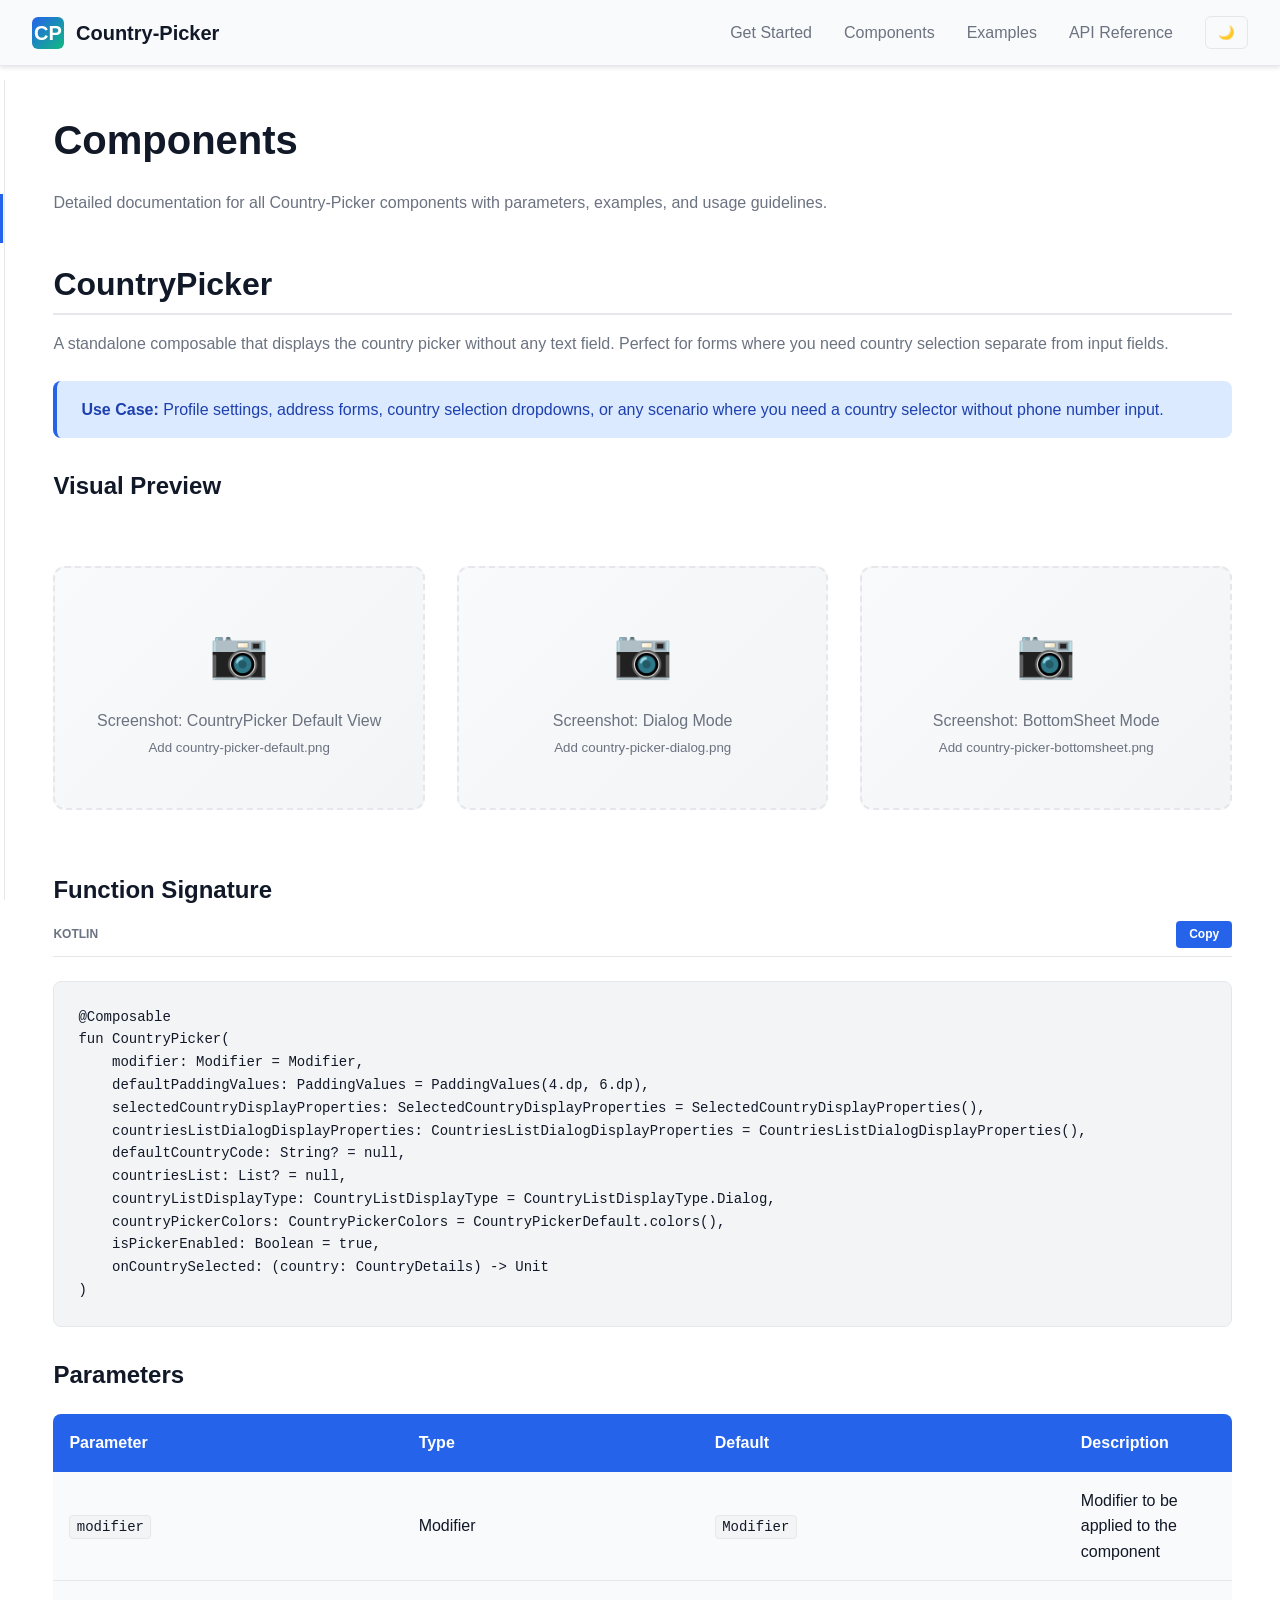
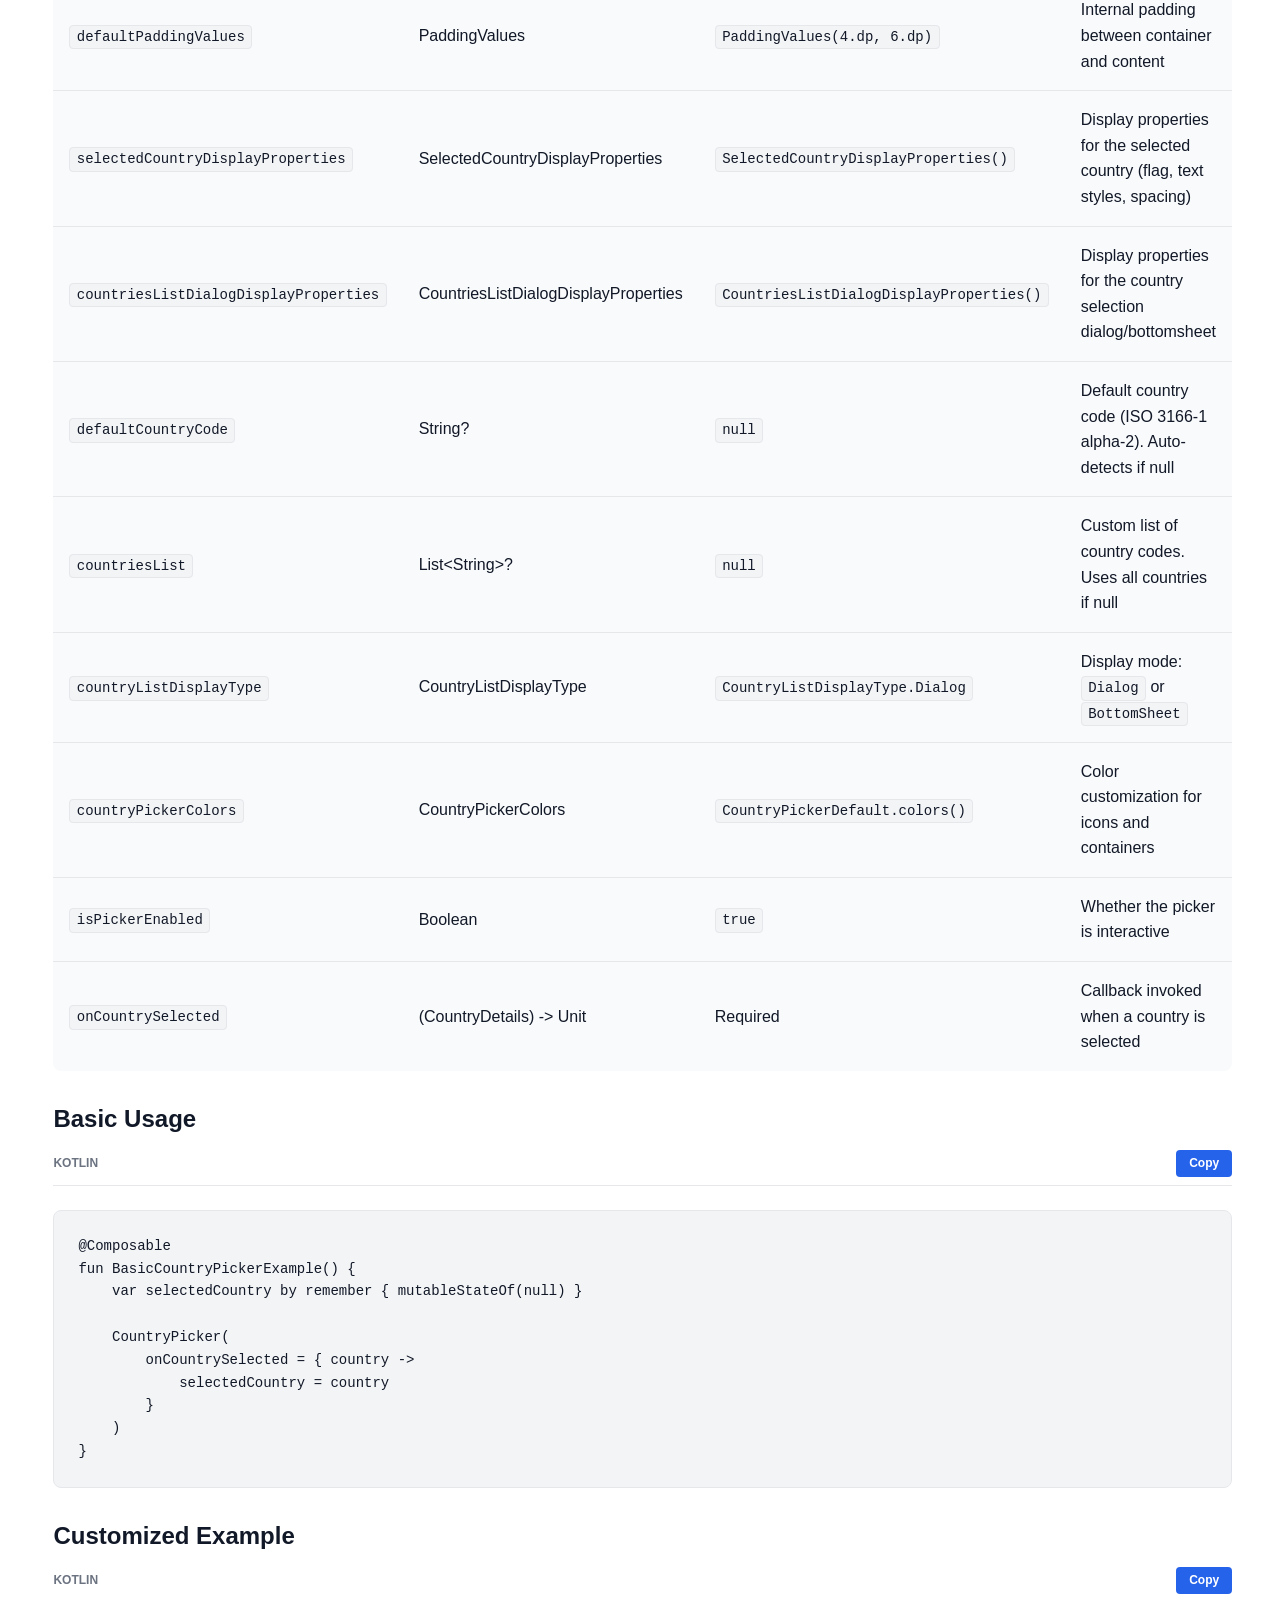
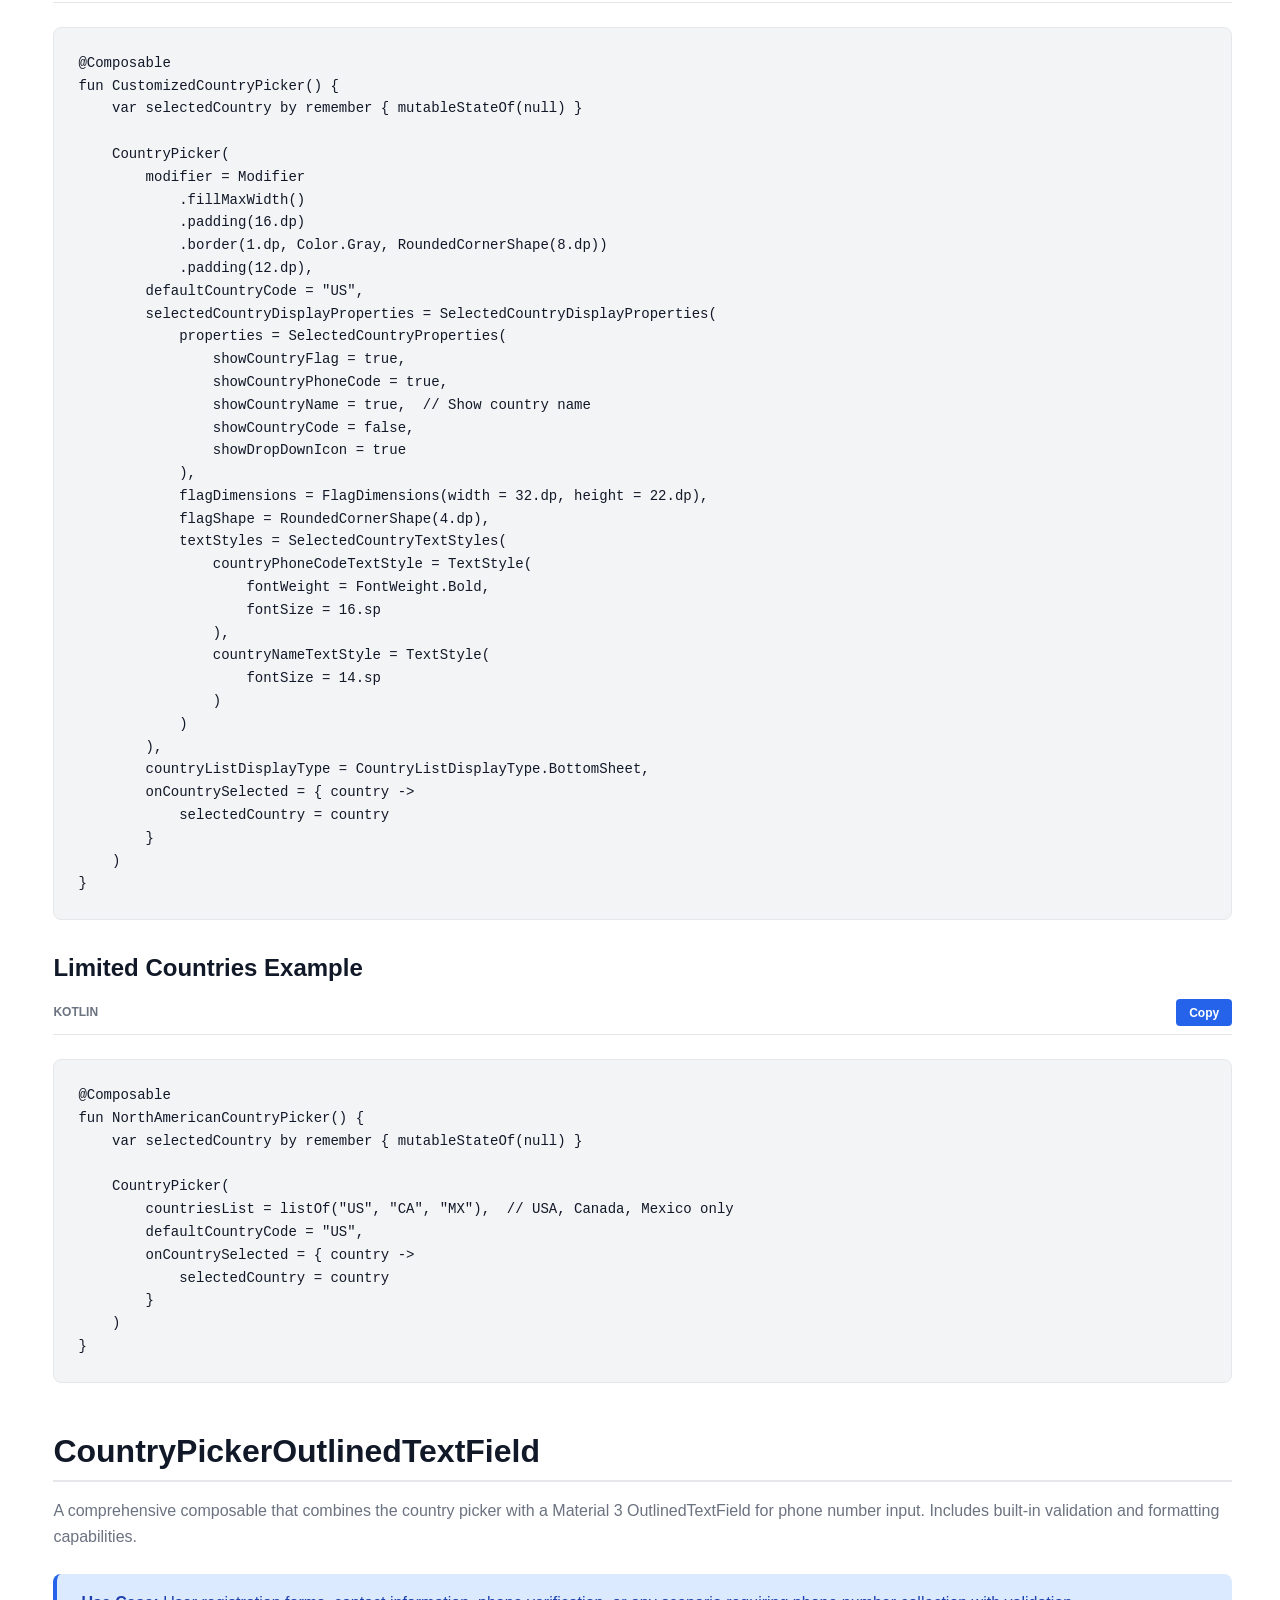
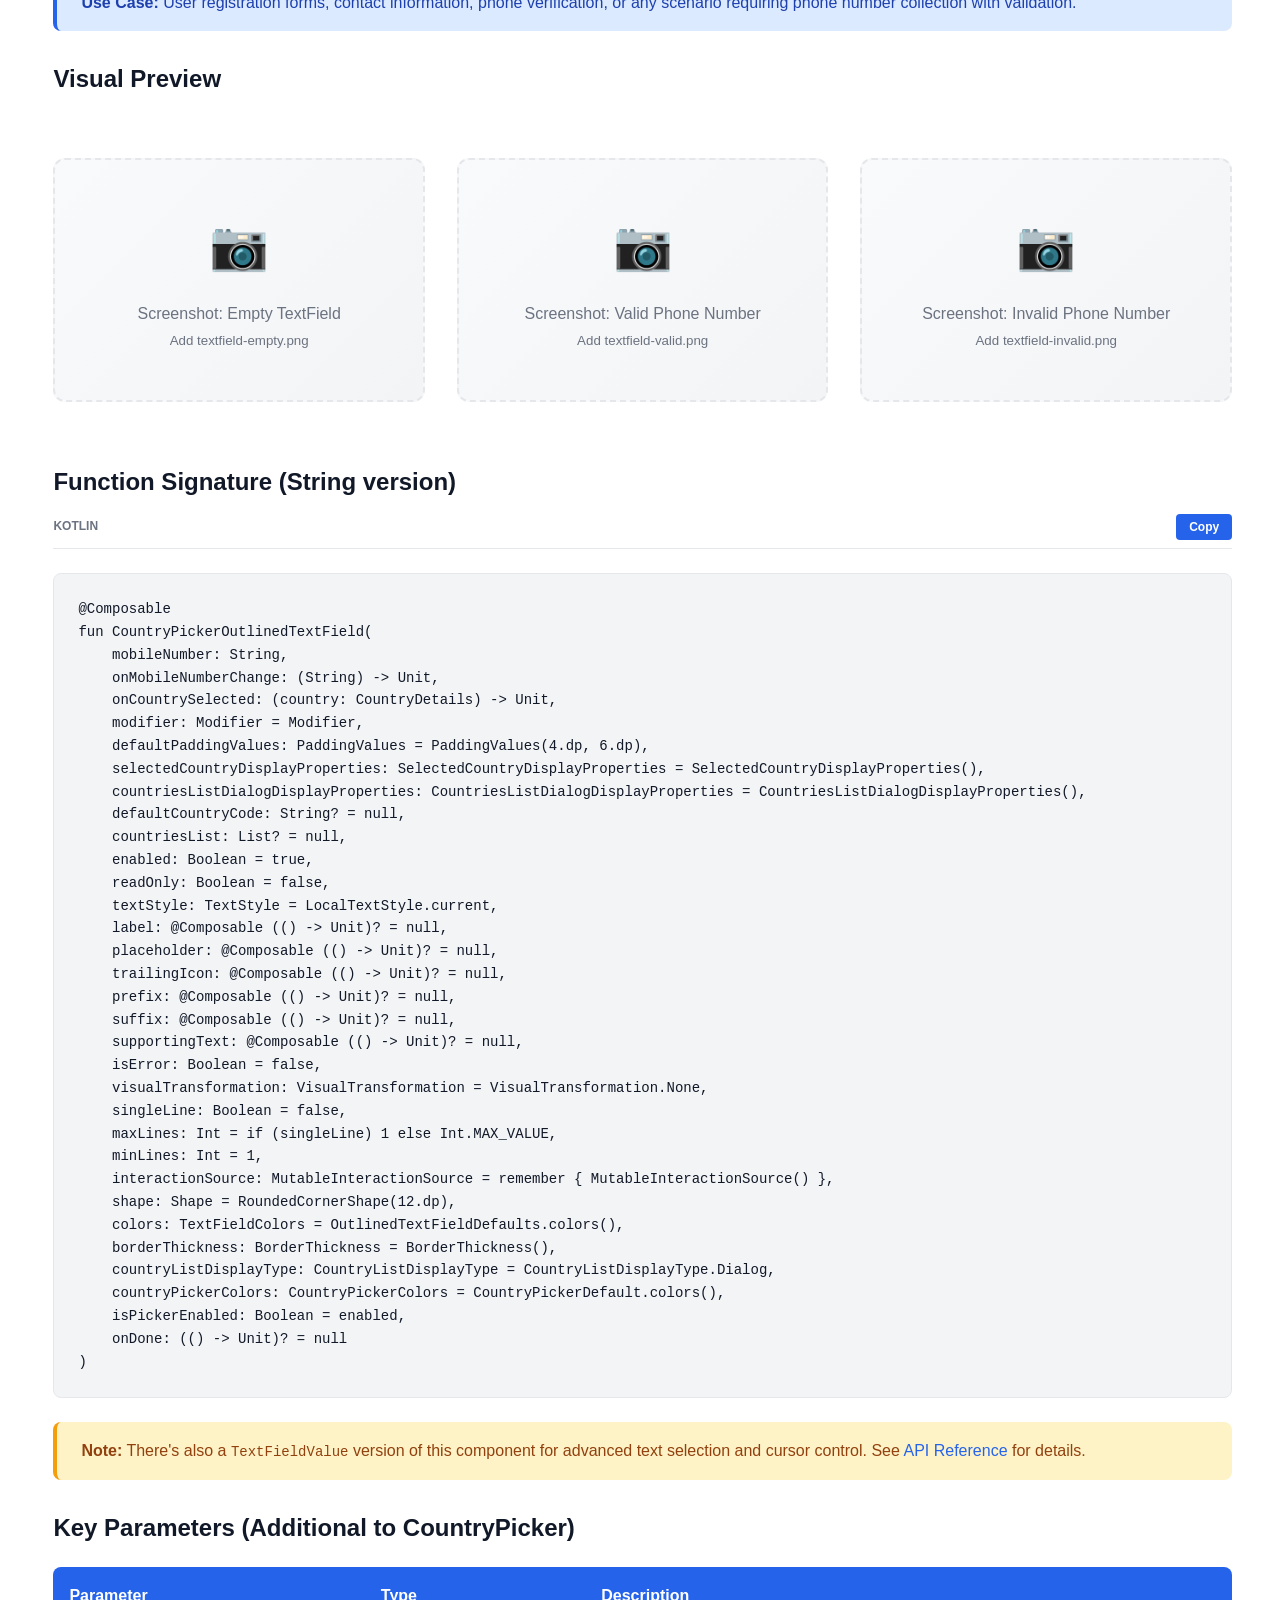
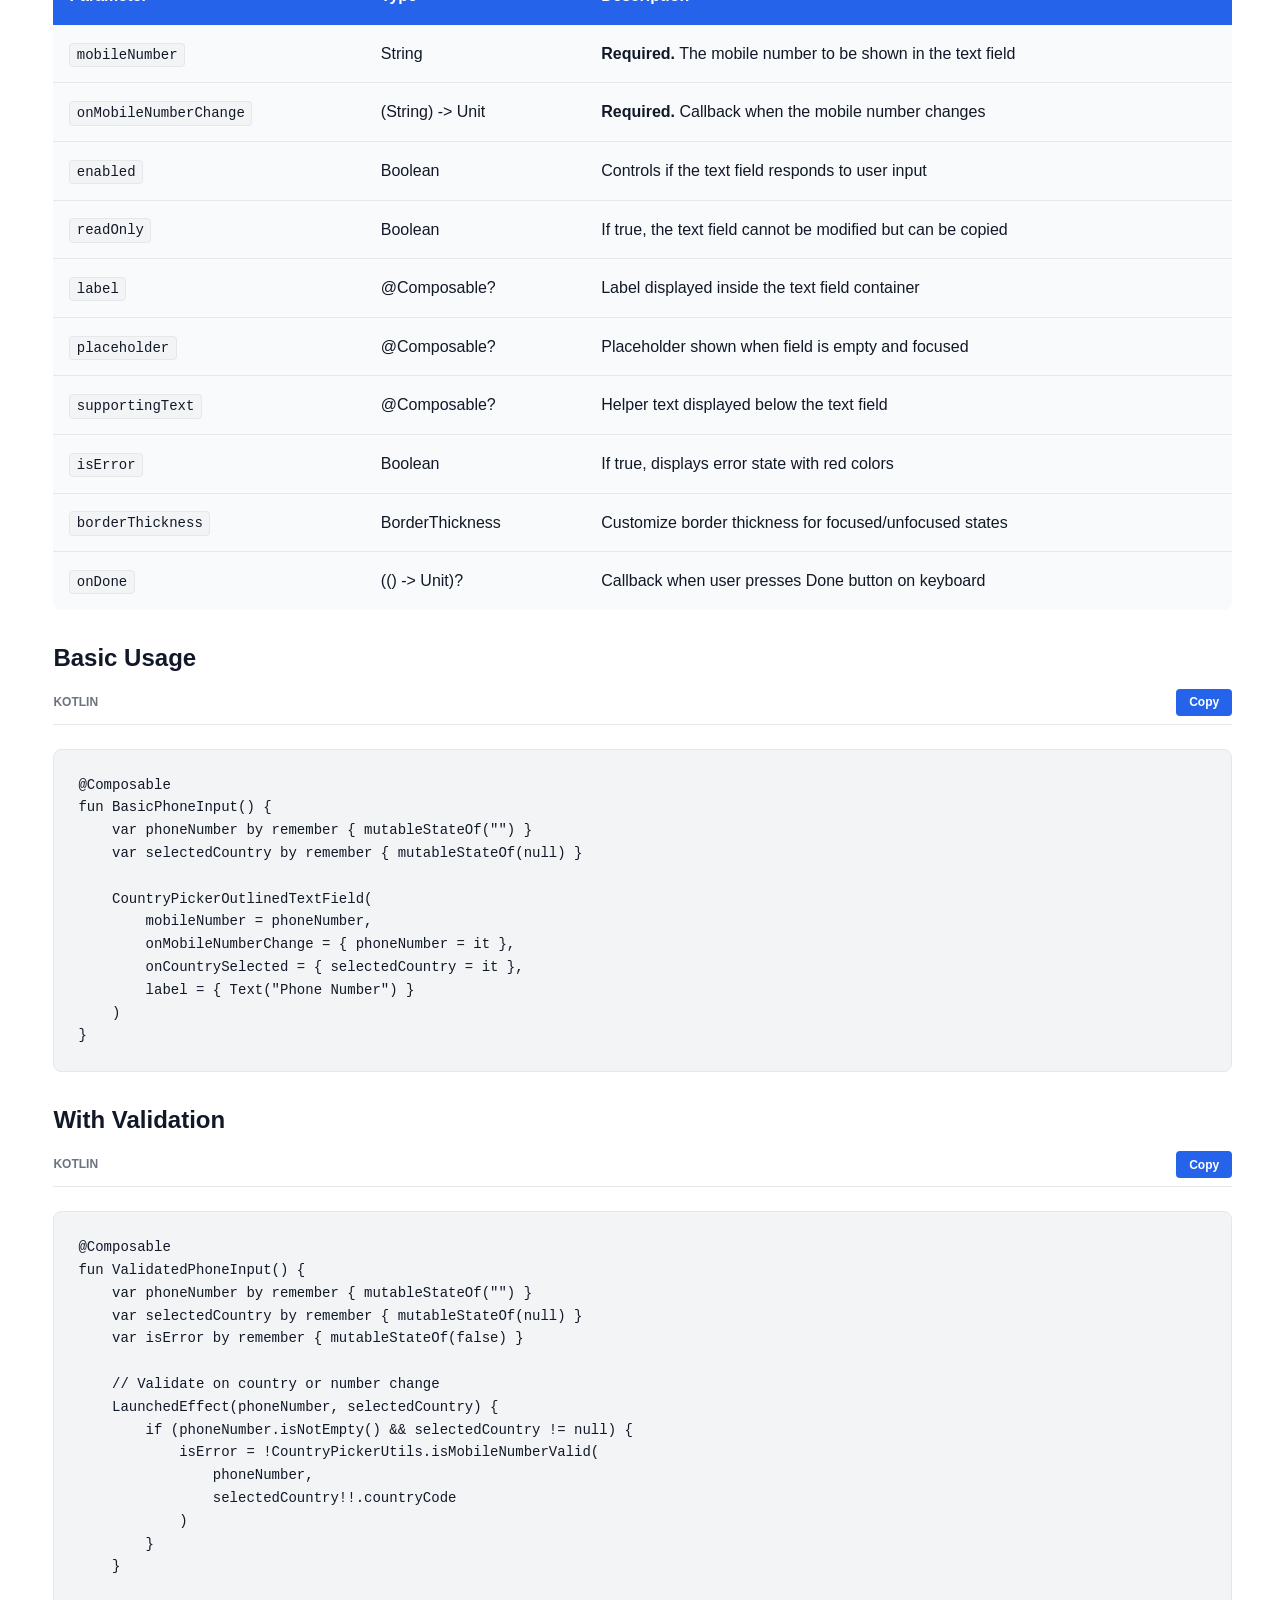
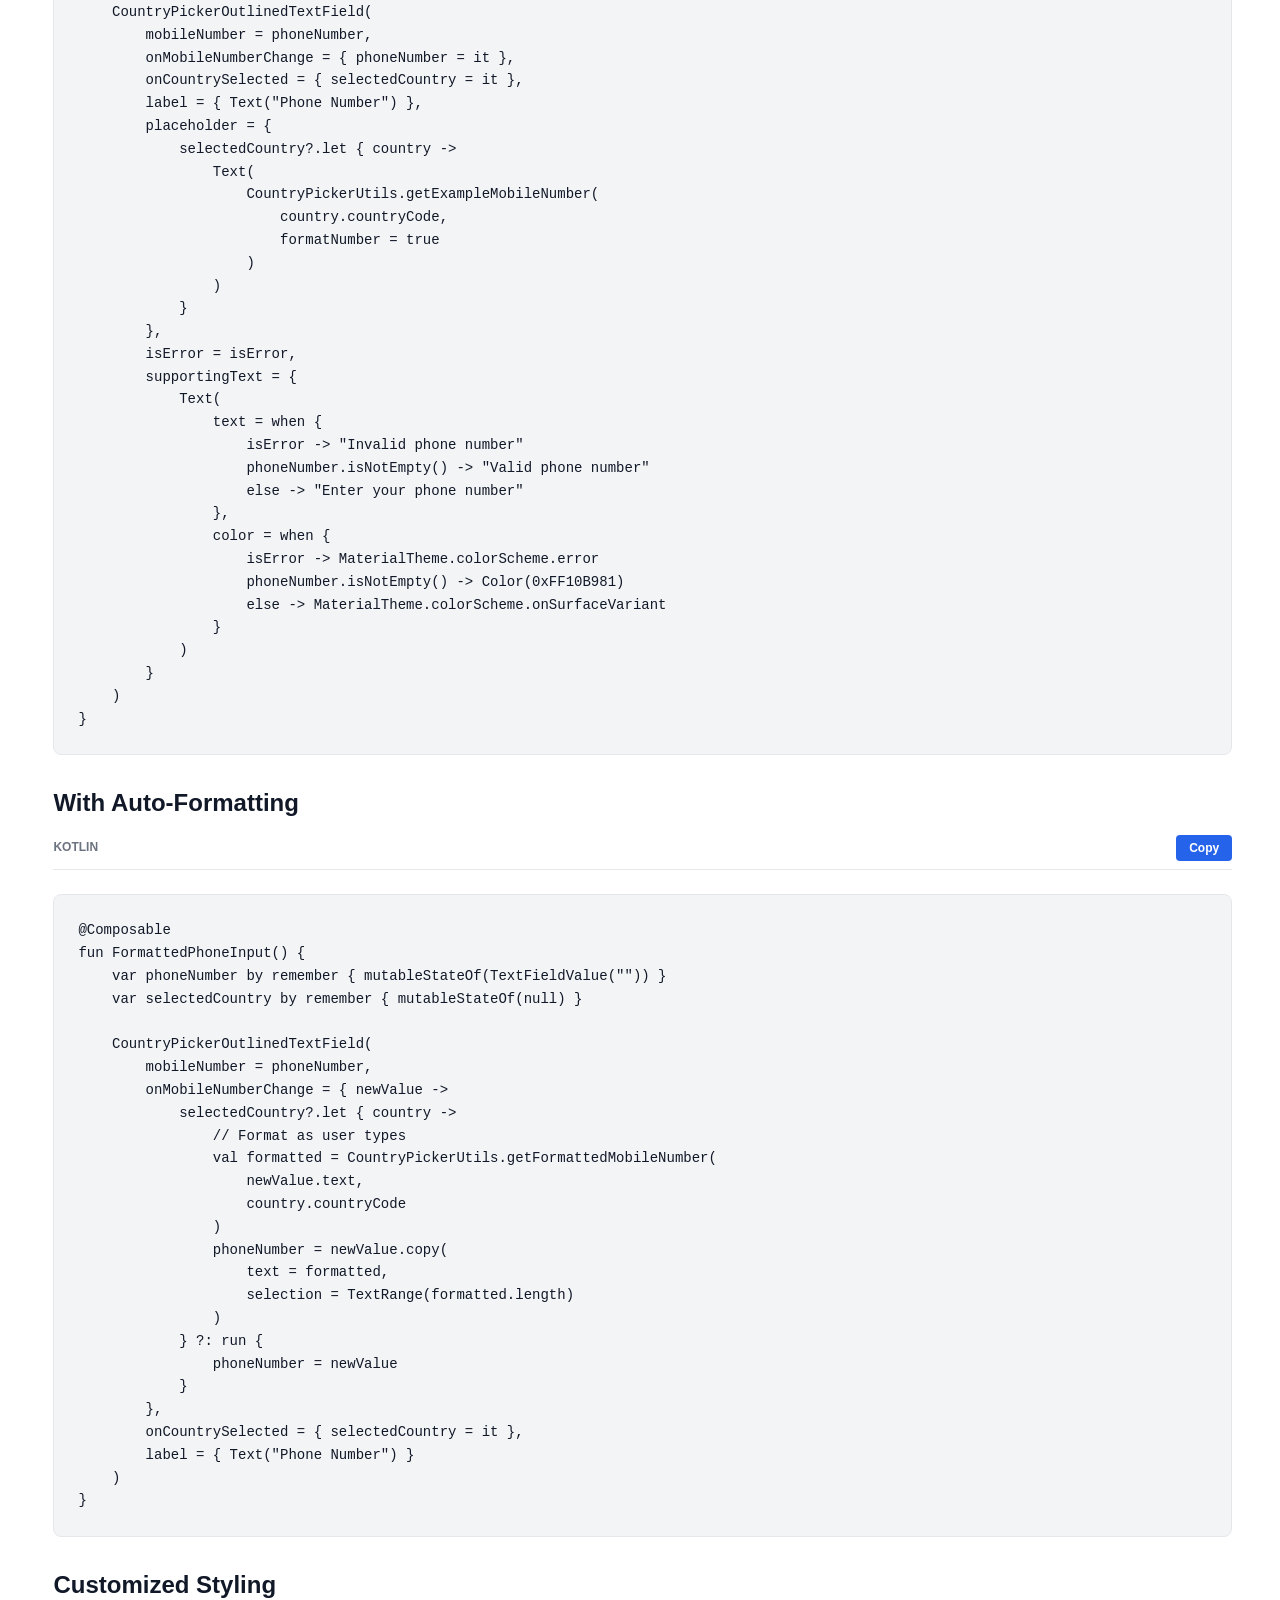
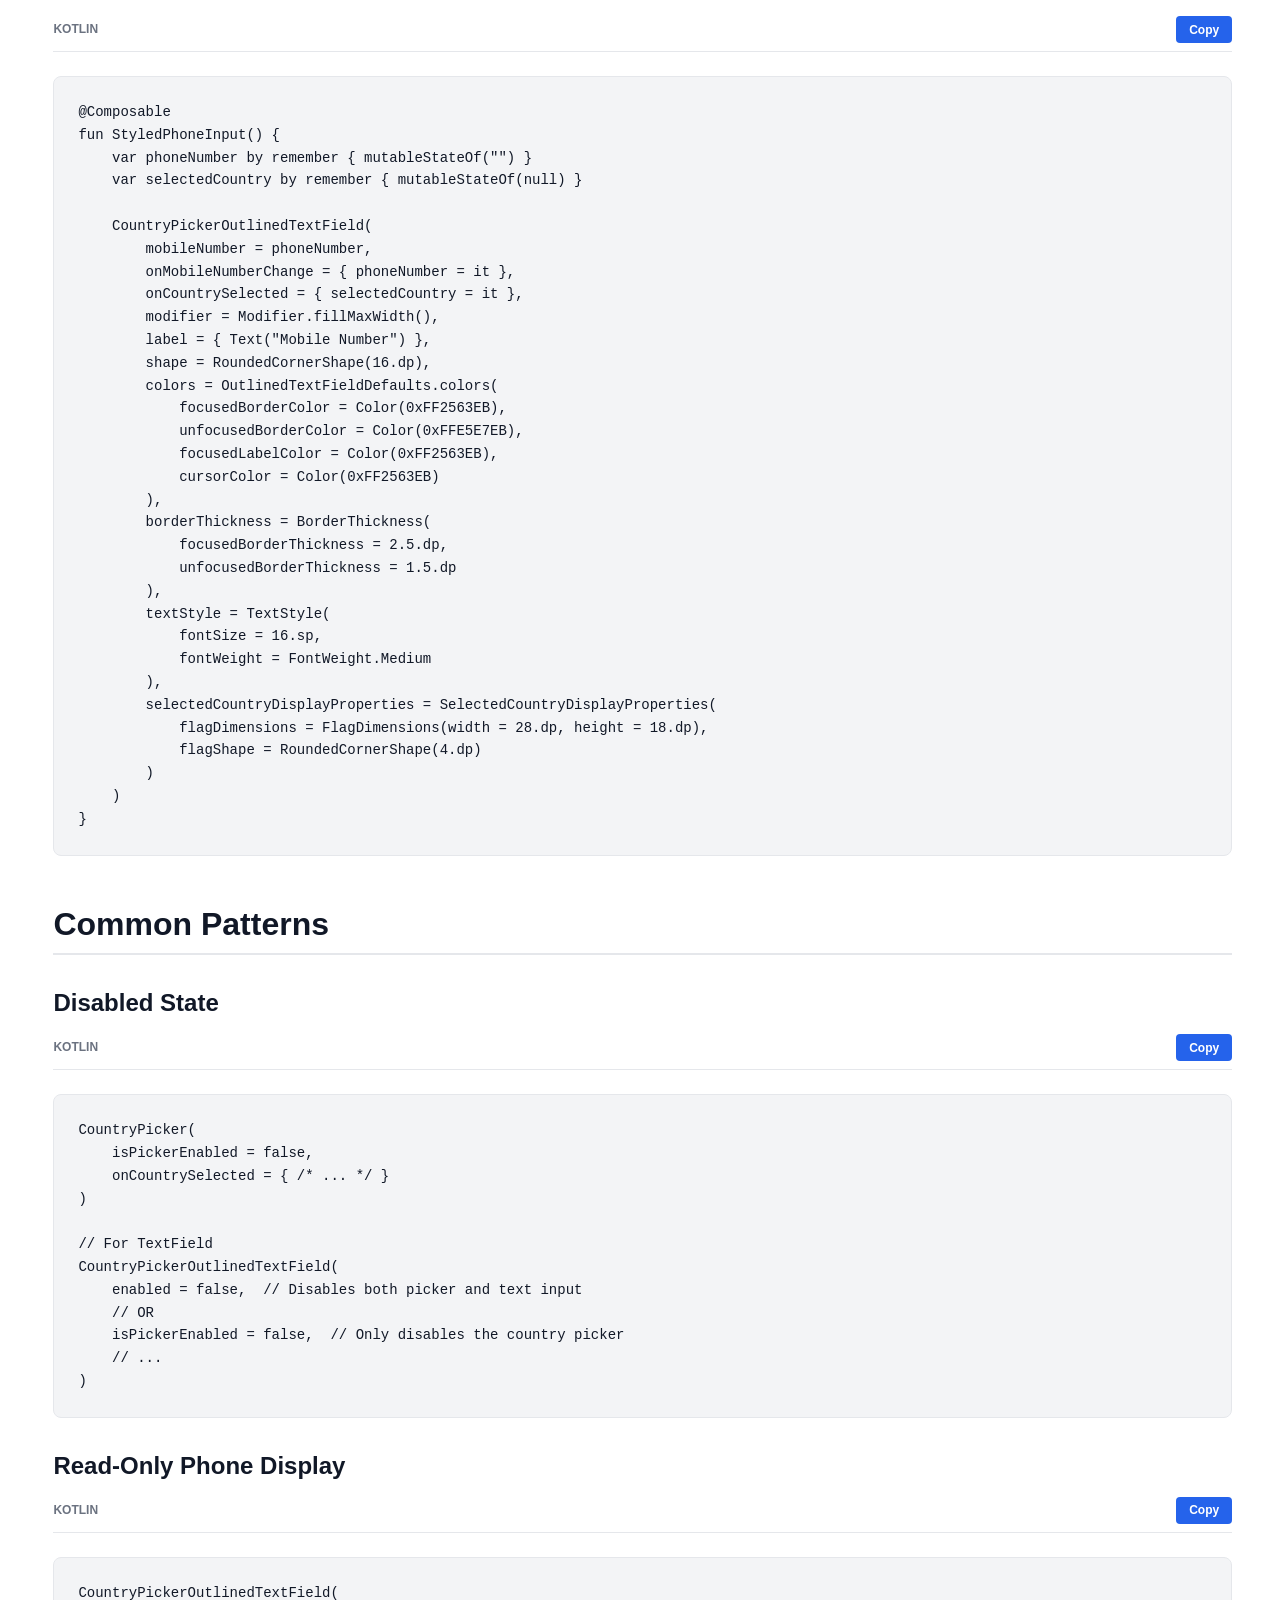
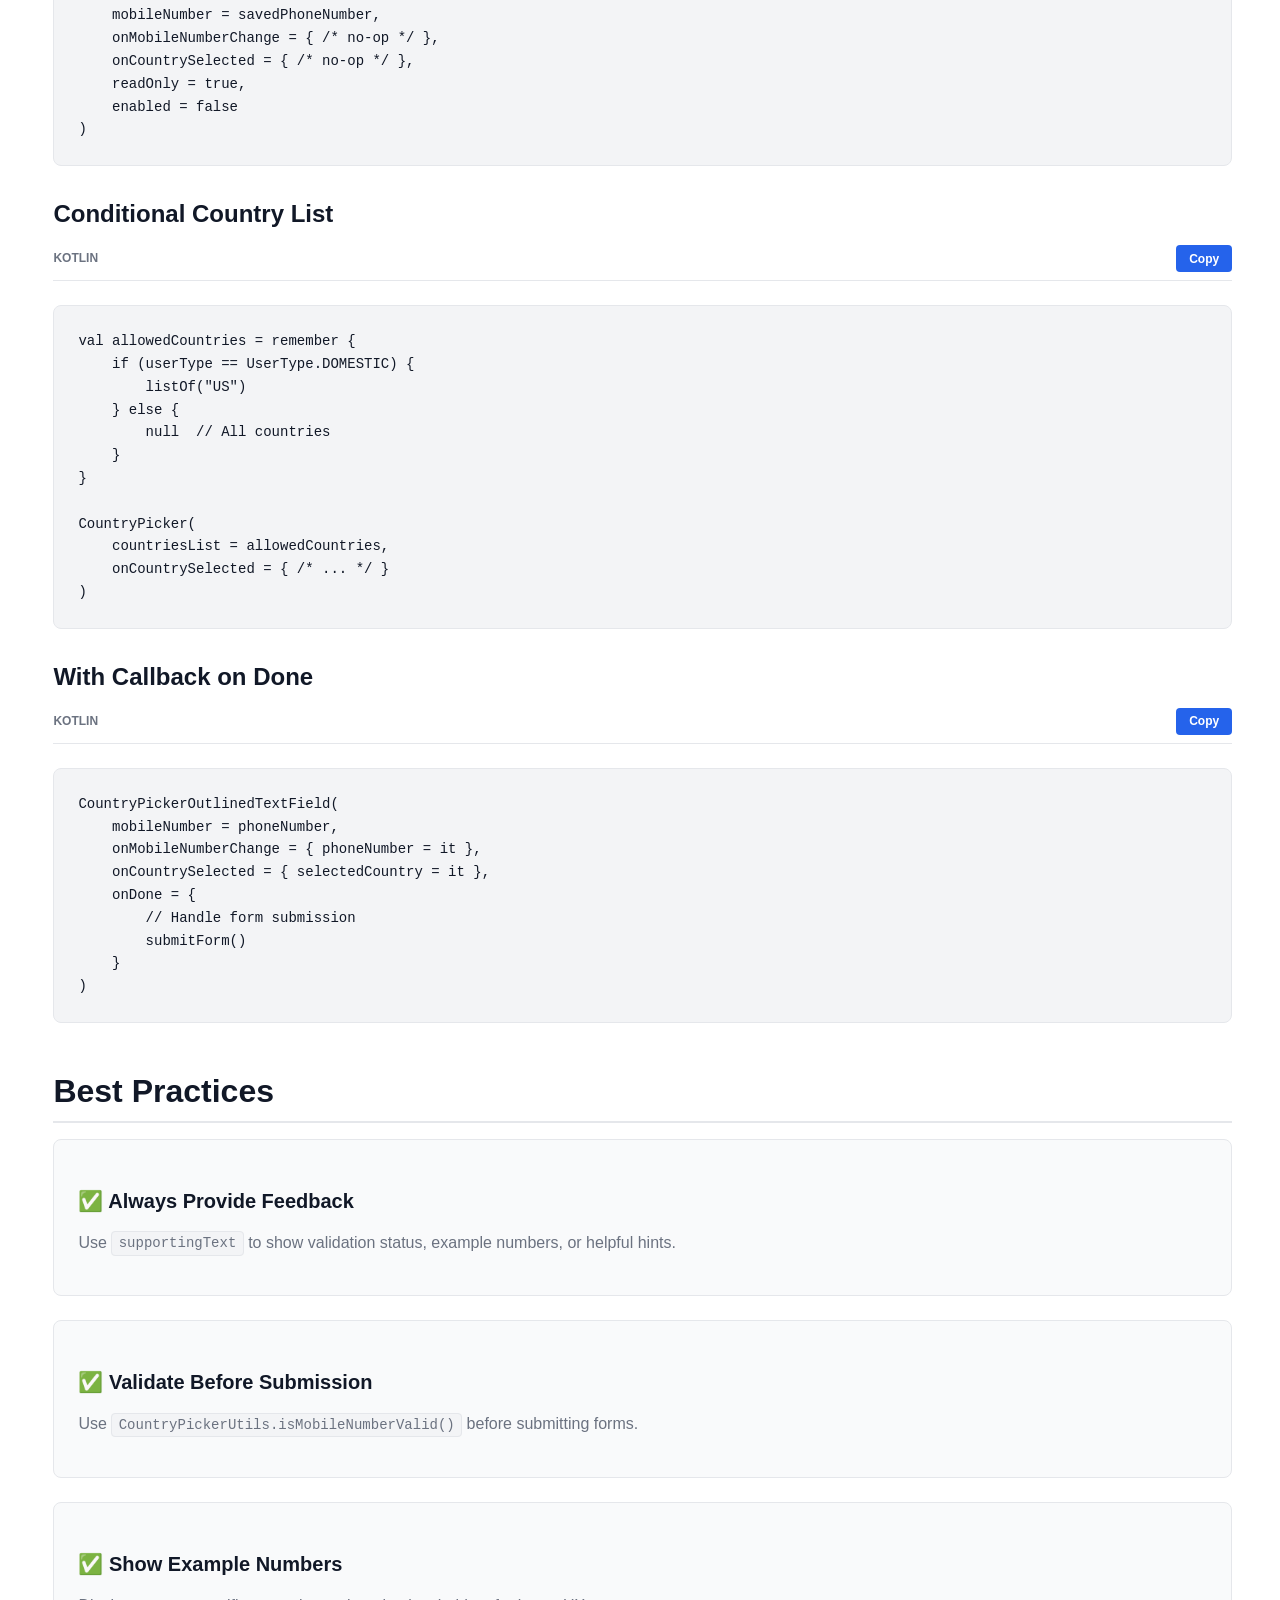
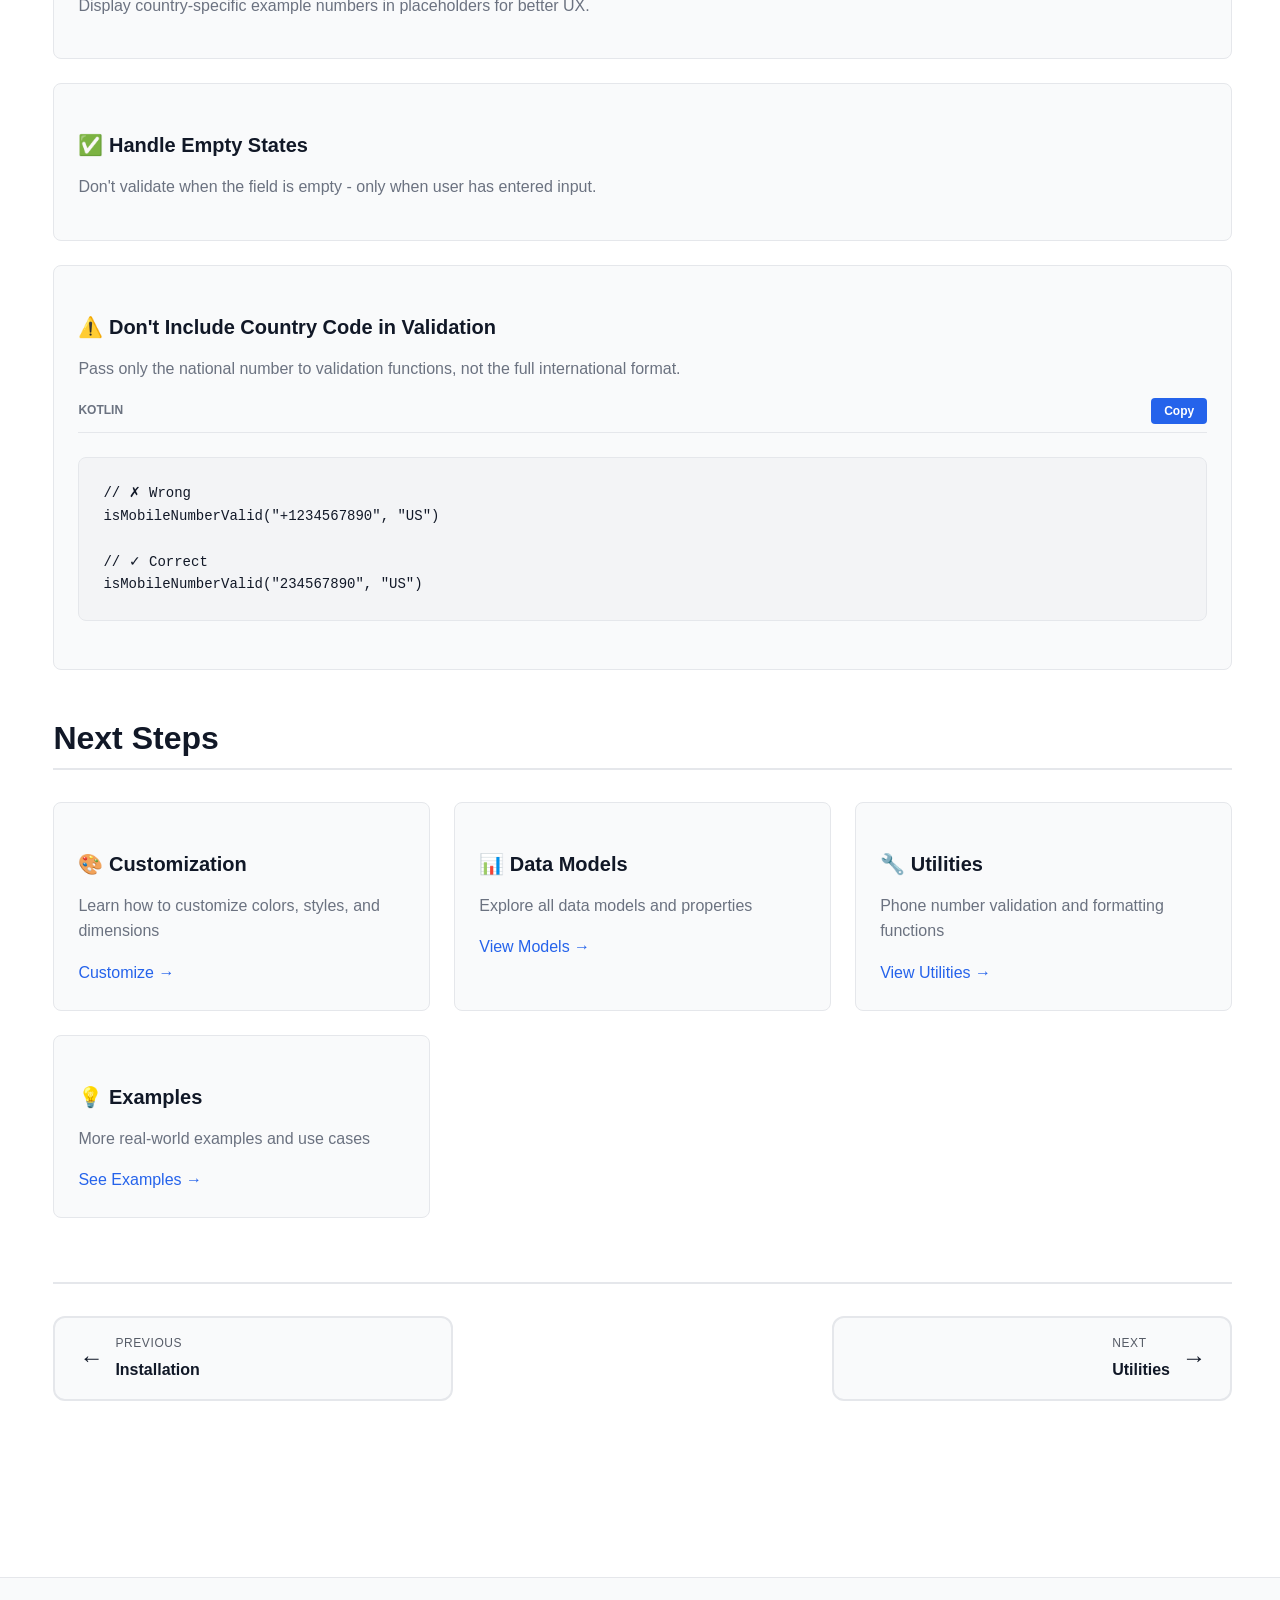
==== commit fa174823: "feat(docs): Overhaul documentation website This commit introduces a major overhaul of the documentat" ====
--- a/docs/components.html
+++ b/docs/components.html
@@ -35,33 +35,19 @@
         <!-- Sidebar Navigation -->
         <aside class="sidebar" id="sidebar">
             <nav>
+                <div class="nav-section-title">On This Page</div>
                 <ul>
-                    <li><a href="index.html">Home</a></li>
-                    <li><a href="getting-started.html">Getting Started</a></li>
+                    <li><a href="#countrypicker">CountryPicker</a></li>
+                    <li><a href="#textfield">CountryPickerOutlinedTextField</a></li>
+                    <li><a href="#common-patterns">Common Patterns</a></li>
+                    <li><a href="#best-practices">Best Practices</a></li>
                 </ul>
 
                 <div class="nav-section">
-                    <div class="nav-section-title">Components</div>
+                    <div class="nav-section-title">Navigation</div>
                     <ul>
-                        <li><a href="#countrypicker">CountryPicker</a></li>
-                        <li><a href="#textfield">CountryPickerOutlinedTextField</a></li>
-                    </ul>
-                </div>
-
-                <div class="nav-section">
-                    <div class="nav-section-title">Guides</div>
-                    <ul>
-                        <li><a href="customization.html">Customization</a></li>
-                        <li><a href="utilities.html">Utility Functions</a></li>
-                        <li><a href="models.html">Data Models</a></li>
-                        <li><a href="examples.html">Examples</a></li>
-                    </ul>
-                </div>
-
-                <div class="nav-section">
-                    <div class="nav-section-title">Reference</div>
-                    <ul>
-                        <li><a href="api-reference.html">API Reference</a></li>
+                        <li><a href="installation.html">← Installation</a></li>
+                        <li><a href="utilities.html">Utilities →</a></li>
                     </ul>
                 </div>
             </nav>
@@ -85,6 +71,28 @@
                 <div class="alert alert-info">
                     <strong>Use Case:</strong> Profile settings, address forms, country selection dropdowns,
                     or any scenario where you need a country selector without phone number input.
+                </div>
+
+                <h3>Visual Preview</h3>
+                <div class="screenshot-grid">
+                    <div class="screenshot-grid-item">
+                        <img src="assets/images/screenshots/country-picker-default.png"
+                             alt="CountryPicker Default View"
+                             onerror="this.parentElement.innerHTML='<div class=\'img-placeholder\'>Screenshot: CountryPicker Default View<br><small>Add country-picker-default.png</small></div>'">
+                        <p>Default View</p>
+                    </div>
+                    <div class="screenshot-grid-item">
+                        <img src="assets/images/screenshots/country-picker-dialog.png"
+                             alt="CountryPicker Dialog Mode"
+                             onerror="this.parentElement.innerHTML='<div class=\'img-placeholder\'>Screenshot: Dialog Mode<br><small>Add country-picker-dialog.png</small></div>'">
+                        <p>Dialog Mode</p>
+                    </div>
+                    <div class="screenshot-grid-item">
+                        <img src="assets/images/screenshots/country-picker-bottomsheet.png"
+                             alt="CountryPicker BottomSheet Mode"
+                             onerror="this.parentElement.innerHTML='<div class=\'img-placeholder\'>Screenshot: BottomSheet Mode<br><small>Add country-picker-bottomsheet.png</small></div>'">
+                        <p>BottomSheet Mode</p>
+                    </div>
                 </div>
 
                 <h3>Function Signature</h3>
@@ -255,6 +263,28 @@
                     or any scenario requiring phone number collection with validation.
                 </div>
 
+                <h3>Visual Preview</h3>
+                <div class="screenshot-grid">
+                    <div class="screenshot-grid-item">
+                        <img src="assets/images/screenshots/textfield-empty.png"
+                             alt="Empty TextField with Placeholder"
+                             onerror="this.parentElement.innerHTML='<div class=\'img-placeholder\'>Screenshot: Empty TextField<br><small>Add textfield-empty.png</small></div>'">
+                        <p>Empty State with Placeholder</p>
+                    </div>
+                    <div class="screenshot-grid-item">
+                        <img src="assets/images/screenshots/textfield-valid.png"
+                             alt="Valid Phone Number"
+                             onerror="this.parentElement.innerHTML='<div class=\'img-placeholder\'>Screenshot: Valid Phone Number<br><small>Add textfield-valid.png</small></div>'">
+                        <p>Valid Phone Number</p>
+                    </div>
+                    <div class="screenshot-grid-item">
+                        <img src="assets/images/screenshots/textfield-invalid.png"
+                             alt="Invalid Phone Number Error State"
+                             onerror="this.parentElement.innerHTML='<div class=\'img-placeholder\'>Screenshot: Invalid Phone Number<br><small>Add textfield-invalid.png</small></div>'">
+                        <p>Invalid Phone Number (Error)</p>
+                    </div>
+                </div>
+
                 <h3>Function Signature (String version)</h3>
                 <pre><code class="language-kotlin">@Composable
 fun CountryPickerOutlinedTextField(
@@ -487,7 +517,7 @@
             </section>
 
             <!-- Common Patterns -->
-            <section>
+            <section id="common-patterns">
                 <h2>Common Patterns</h2>
 
                 <h3>Disabled State</h3>
@@ -540,7 +570,7 @@
             </section>
 
             <!-- Best Practices -->
-            <section>
+            <section id="best-practices">
                 <h2>Best Practices</h2>
 
                 <div class="card">
@@ -613,6 +643,24 @@
                     </div>
                 </div>
             </section>
+
+            <!-- Page Navigation -->
+            <nav class="page-navigation">
+                <a href="installation.html" class="nav-button nav-button-prev">
+                    <span class="nav-icon">←</span>
+                    <div class="nav-button-content">
+                        <span class="nav-button-label">Previous</span>
+                        <span class="nav-button-title">Installation</span>
+                    </div>
+                </a>
+                <a href="utilities.html" class="nav-button nav-button-next">
+                    <div class="nav-button-content">
+                        <span class="nav-button-label">Next</span>
+                        <span class="nav-button-title">Utilities</span>
+                    </div>
+                    <span class="nav-icon">→</span>
+                </a>
+            </nav>
         </main>
     </div>
 
--- a/docs/assets/css/style.css
+++ b/docs/assets/css/style.css
@@ -74,8 +74,6 @@
 }
 
 .header-container {
-  max-width: 1400px;
-  margin: 0 auto;
   padding: 1rem 2rem;
   display: flex;
   justify-content: space-between;
@@ -151,8 +149,6 @@
 
 .container {
   display: flex;
-  max-width: 1400px;
-  margin: 0 auto;
   min-height: calc(100vh - 80px);
 }
 
@@ -225,7 +221,7 @@
 .main-content {
   flex: 1;
   padding: 3rem;
-  max-width: 900px;
+  max-width: 100%;
 }
 
 /* ==================
@@ -749,3 +745,261 @@
   background-color: var(--primary-color);
   color: white;
 }
+
+/* ==================
+   Images & Screenshots
+   ================== */
+
+.screenshot {
+  max-width: 100%;
+  height: auto;
+  border-radius: 12px;
+  border: 1px solid var(--border-color);
+  box-shadow: 0 4px 12px var(--shadow);
+  margin: 2rem 0;
+  display: block;
+}
+
+.screenshot-container {
+  text-align: center;
+  margin: 2rem 0;
+}
+
+.screenshot-container img {
+  max-width: 100%;
+  height: auto;
+  border-radius: 12px;
+  border: 1px solid var(--border-color);
+  box-shadow: 0 8px 24px var(--shadow);
+}
+
+.screenshot-caption {
+  margin-top: 0.75rem;
+  color: var(--text-secondary);
+  font-size: 0.875rem;
+  font-style: italic;
+}
+
+.screenshot-grid {
+  display: grid;
+  grid-template-columns: repeat(auto-fit, minmax(300px, 1fr));
+  gap: 2rem;
+  margin: 2rem 0;
+}
+
+.screenshot-grid-item {
+  text-align: center;
+}
+
+.screenshot-grid-item img {
+  max-width: 100%;
+  height: auto;
+  border-radius: 8px;
+  border: 1px solid var(--border-color);
+  box-shadow: 0 4px 12px var(--shadow);
+  transition: transform 0.3s, box-shadow 0.3s;
+}
+
+.screenshot-grid-item img:hover {
+  transform: translateY(-4px);
+  box-shadow: 0 8px 20px var(--shadow);
+}
+
+.screenshot-grid-item p {
+  margin-top: 0.75rem;
+  color: var(--text-secondary);
+  font-size: 0.875rem;
+}
+
+.mobile-screenshot {
+  max-width: 400px;
+  margin: 0 auto;
+  display: block;
+}
+
+.inline-screenshot {
+  display: inline-block;
+  max-width: 600px;
+  margin: 1rem auto;
+}
+
+/* Image placeholder for missing images */
+.img-placeholder {
+  background: linear-gradient(135deg, var(--surface) 0%, var(--code-bg) 100%);
+  border: 2px dashed var(--border-color);
+  border-radius: 12px;
+  padding: 3rem 2rem;
+  text-align: center;
+  color: var(--text-secondary);
+  margin: 2rem 0;
+}
+
+.img-placeholder::before {
+  content: "📷";
+  font-size: 3rem;
+  display: block;
+  margin-bottom: 1rem;
+}
+
+@media (max-width: 768px) {
+  .screenshot-grid {
+    grid-template-columns: 1fr;
+  }
+
+  .mobile-screenshot {
+    max-width: 100%;
+  }
+}
+
+/* ==================
+   Page Navigation
+   ================== */
+
+.page-navigation {
+  display: flex;
+  justify-content: space-between;
+  align-items: center;
+  margin: 4rem 0 2rem;
+  padding: 2rem 0;
+  border-top: 2px solid var(--border-color);
+  gap: 1rem;
+}
+
+.nav-button {
+  display: flex;
+  align-items: center;
+  gap: 0.75rem;
+  padding: 1rem 1.5rem;
+  background-color: var(--surface);
+  border: 2px solid var(--border-color);
+  border-radius: 12px;
+  text-decoration: none;
+  color: var(--text-primary);
+  transition: all 0.3s;
+  flex: 1;
+  max-width: 400px;
+}
+
+.nav-button:hover {
+  background-color: var(--primary-color);
+  color: white;
+  border-color: var(--primary-color);
+  transform: translateY(-2px);
+  box-shadow: 0 8px 16px var(--shadow);
+  text-decoration: none;
+}
+
+.nav-button-prev {
+  justify-content: flex-start;
+}
+
+.nav-button-next {
+  justify-content: flex-end;
+  margin-left: auto;
+}
+
+.nav-button-content {
+  display: flex;
+  flex-direction: column;
+  gap: 0.25rem;
+}
+
+.nav-button-label {
+  font-size: 0.75rem;
+  text-transform: uppercase;
+  letter-spacing: 0.05em;
+  opacity: 0.7;
+}
+
+.nav-button-title {
+  font-size: 1rem;
+  font-weight: 600;
+}
+
+.nav-icon {
+  font-size: 1.5rem;
+}
+
+/* Hub Cards */
+.hub-cards {
+  display: grid;
+  grid-template-columns: repeat(auto-fit, minmax(280px, 1fr));
+  gap: 1.5rem;
+  margin: 3rem 0;
+}
+
+.hub-card {
+  background-color: var(--surface);
+  border: 2px solid var(--border-color);
+  border-radius: 12px;
+  padding: 2rem;
+  text-decoration: none;
+  color: var(--text-primary);
+  transition: all 0.3s;
+  display: flex;
+  flex-direction: column;
+  gap: 1rem;
+}
+
+.hub-card:hover {
+  border-color: var(--primary-color);
+  transform: translateY(-4px);
+  box-shadow: 0 12px 24px var(--shadow);
+  text-decoration: none;
+}
+
+.hub-card-icon {
+  font-size: 3rem;
+  line-height: 1;
+}
+
+.hub-card-title {
+  font-size: 1.5rem;
+  font-weight: 700;
+  color: var(--text-primary);
+  margin: 0;
+}
+
+.hub-card-description {
+  color: var(--text-secondary);
+  font-size: 0.95rem;
+  line-height: 1.5;
+  margin: 0;
+}
+
+.hub-card-external {
+  border-style: dashed;
+}
+
+.hub-card-external::after {
+  content: "↗";
+  position: absolute;
+  top: 1rem;
+  right: 1rem;
+  font-size: 1.25rem;
+  opacity: 0.5;
+}
+
+.hub-card {
+  position: relative;
+}
+
+@media (max-width: 768px) {
+  .page-navigation {
+    flex-direction: column;
+    gap: 1rem;
+  }
+
+  .nav-button {
+    max-width: 100%;
+    width: 100%;
+  }
+
+  .nav-button-next {
+    margin-left: 0;
+  }
+
+  .hub-cards {
+    grid-template-columns: 1fr;
+  }
+}
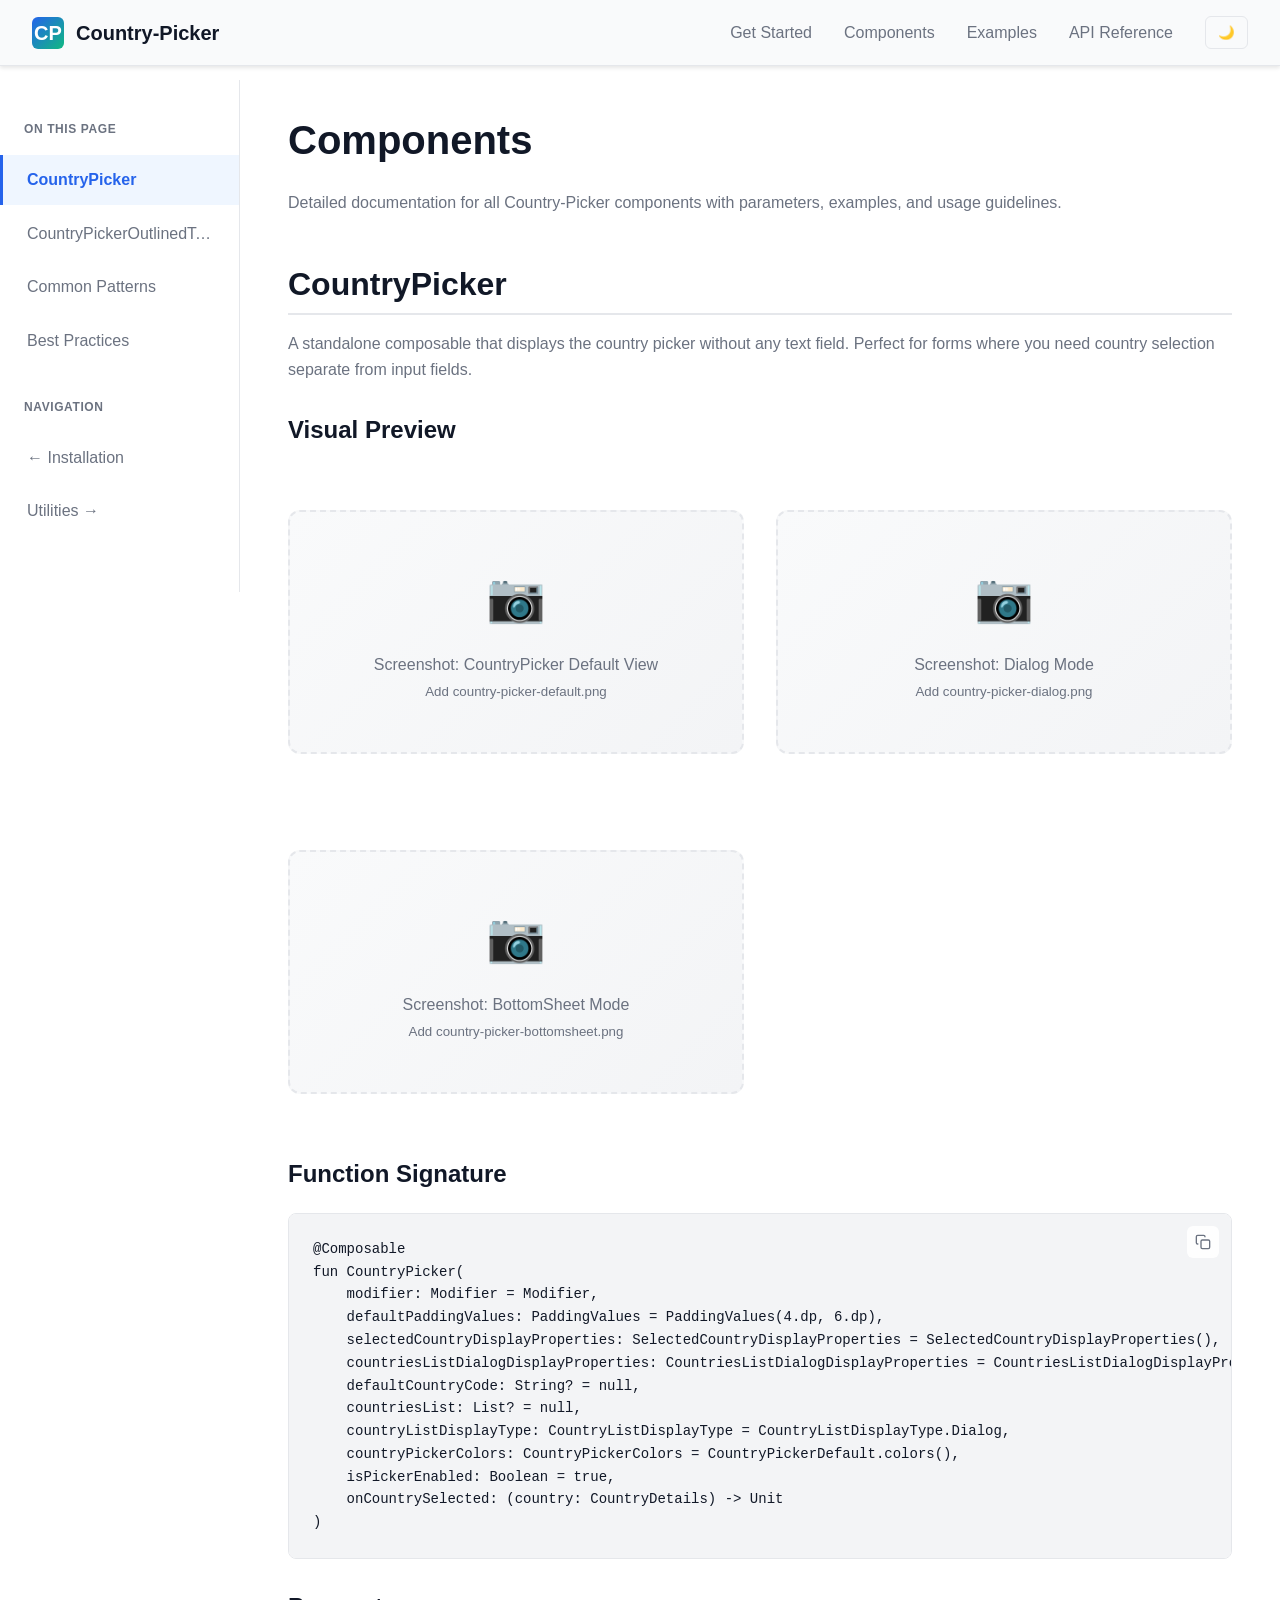
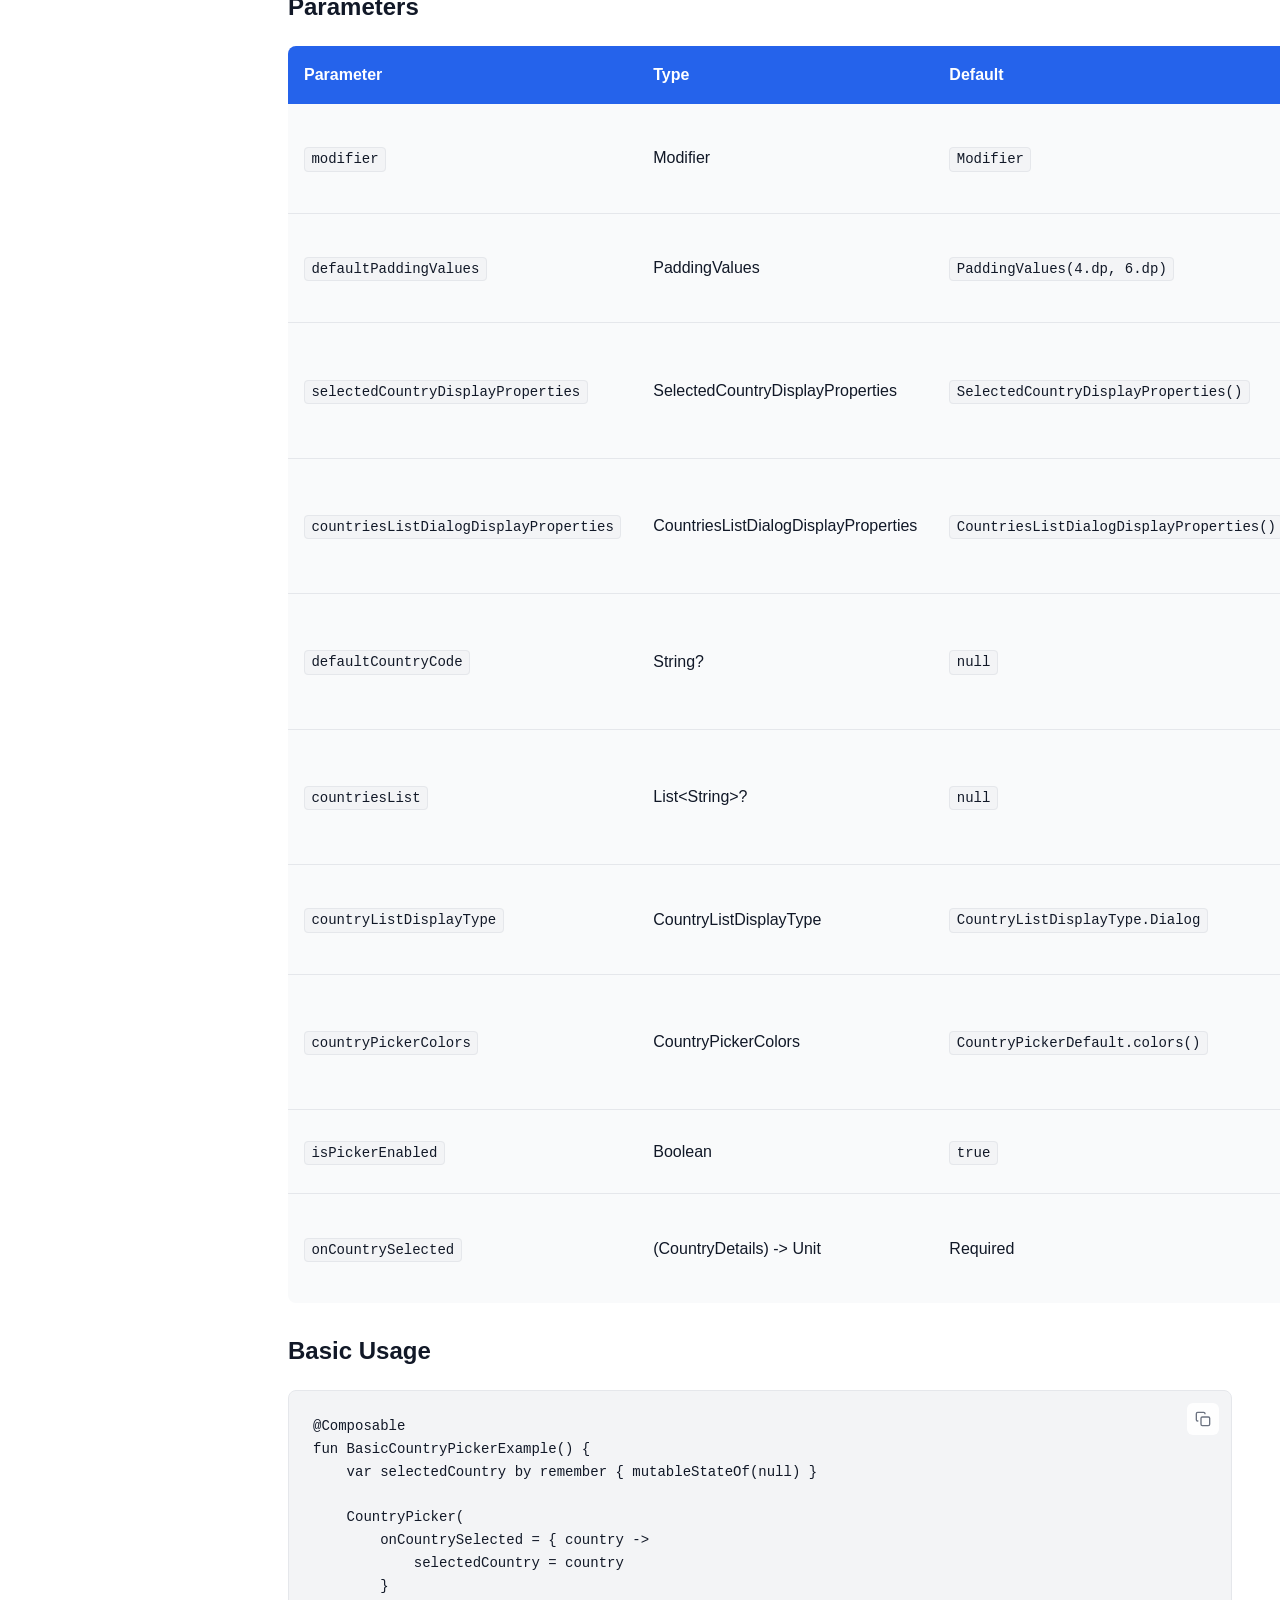
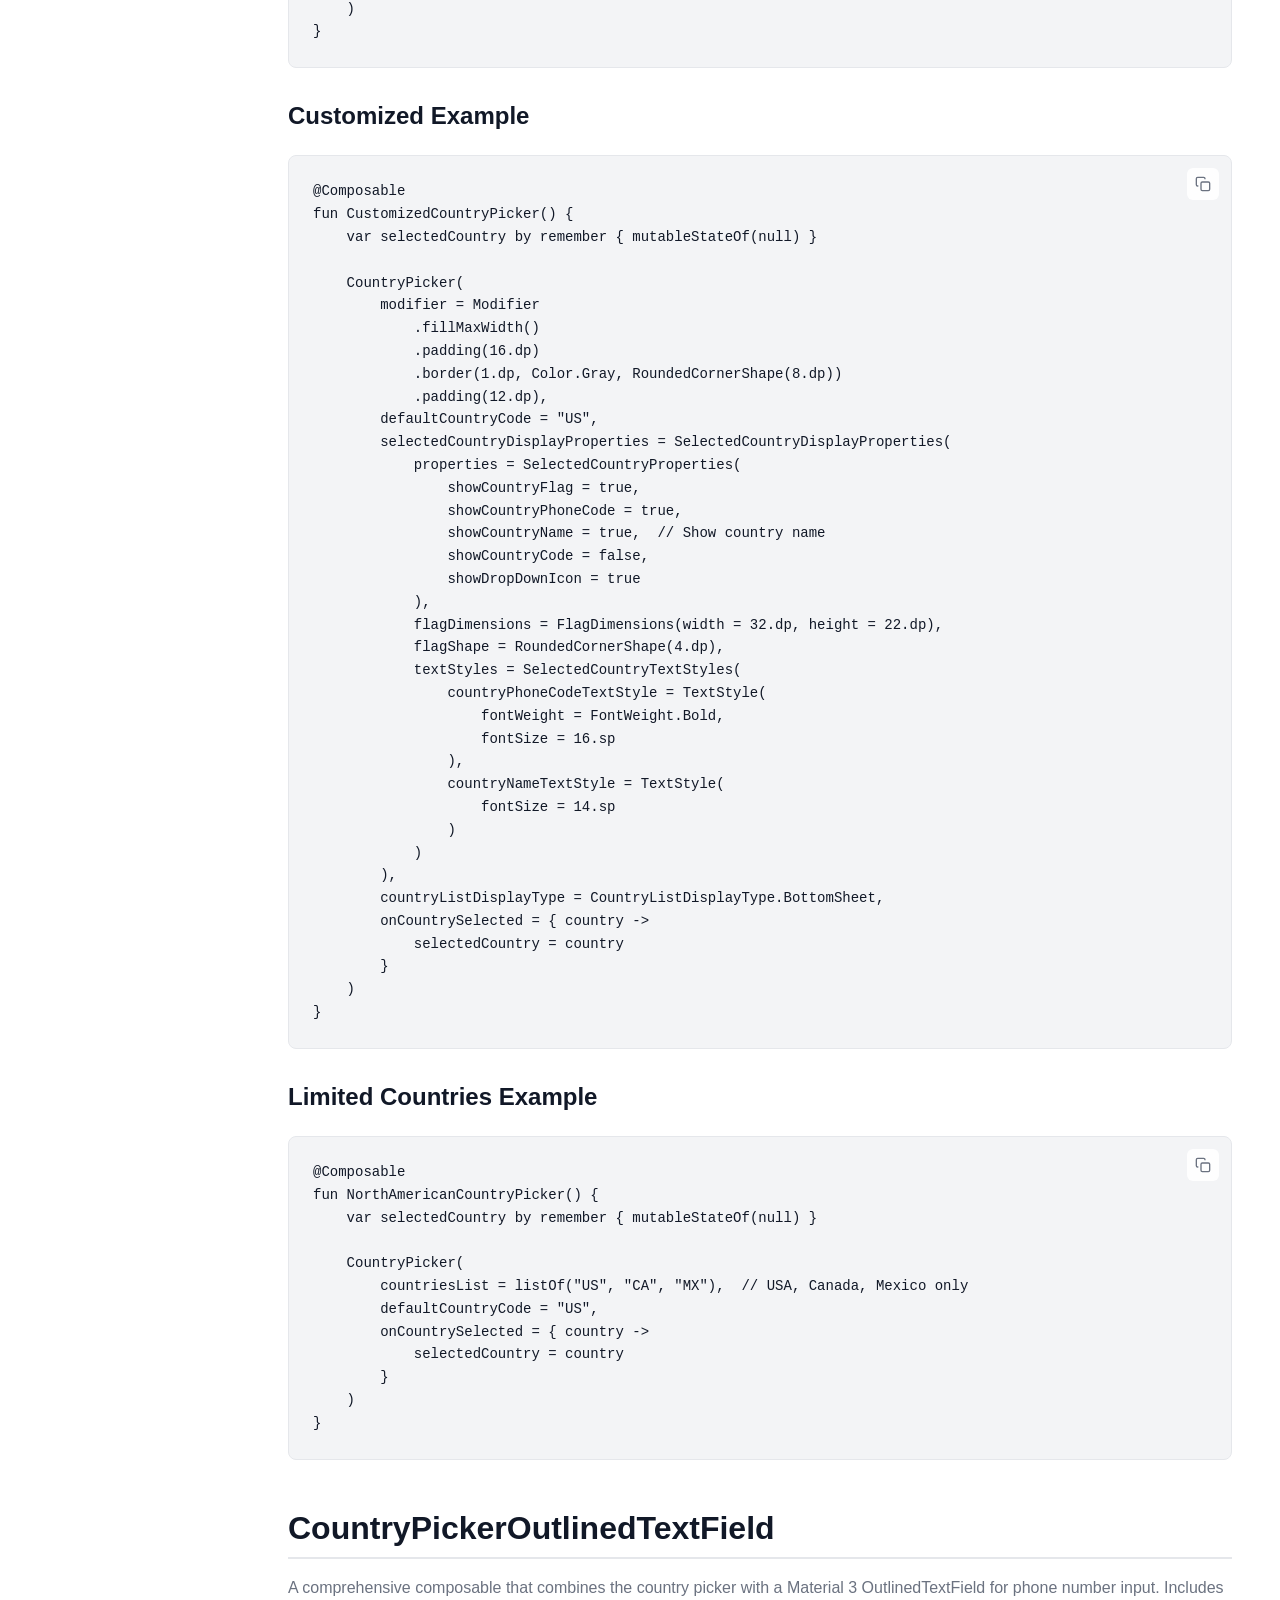
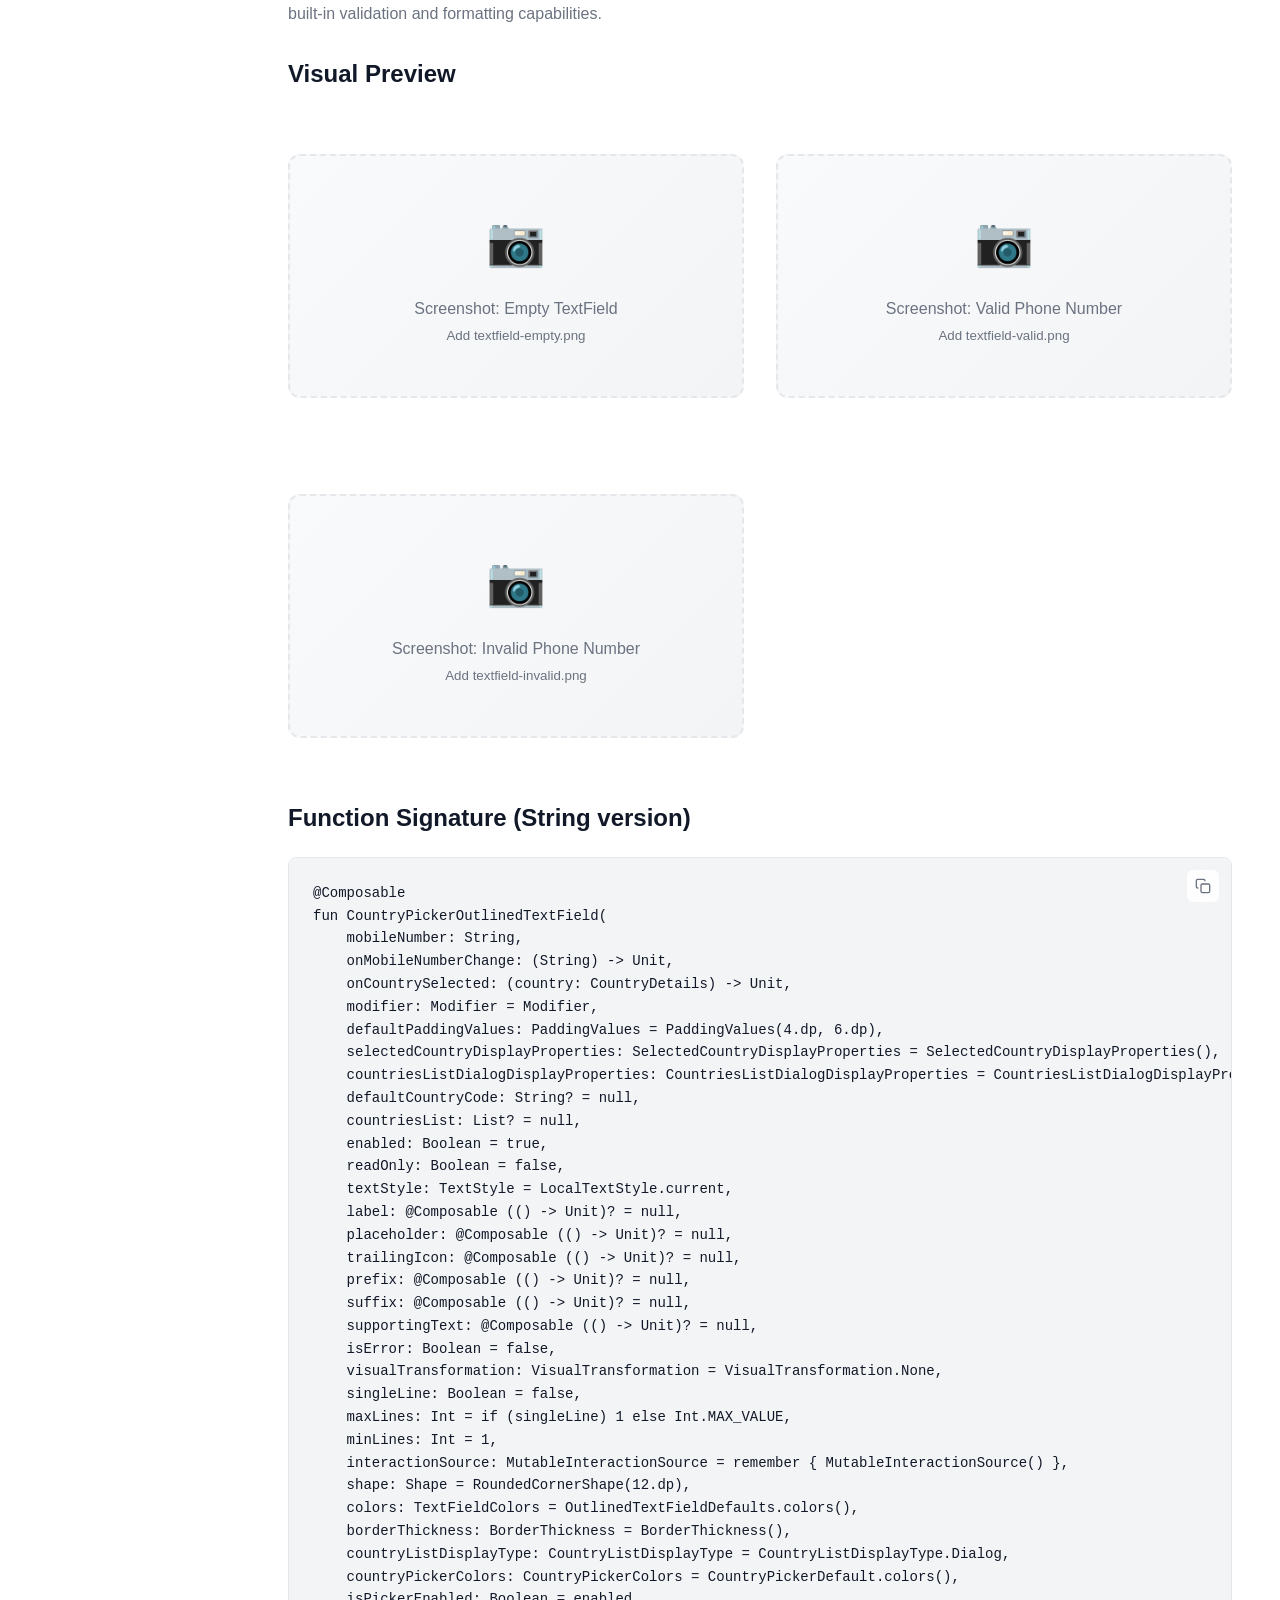
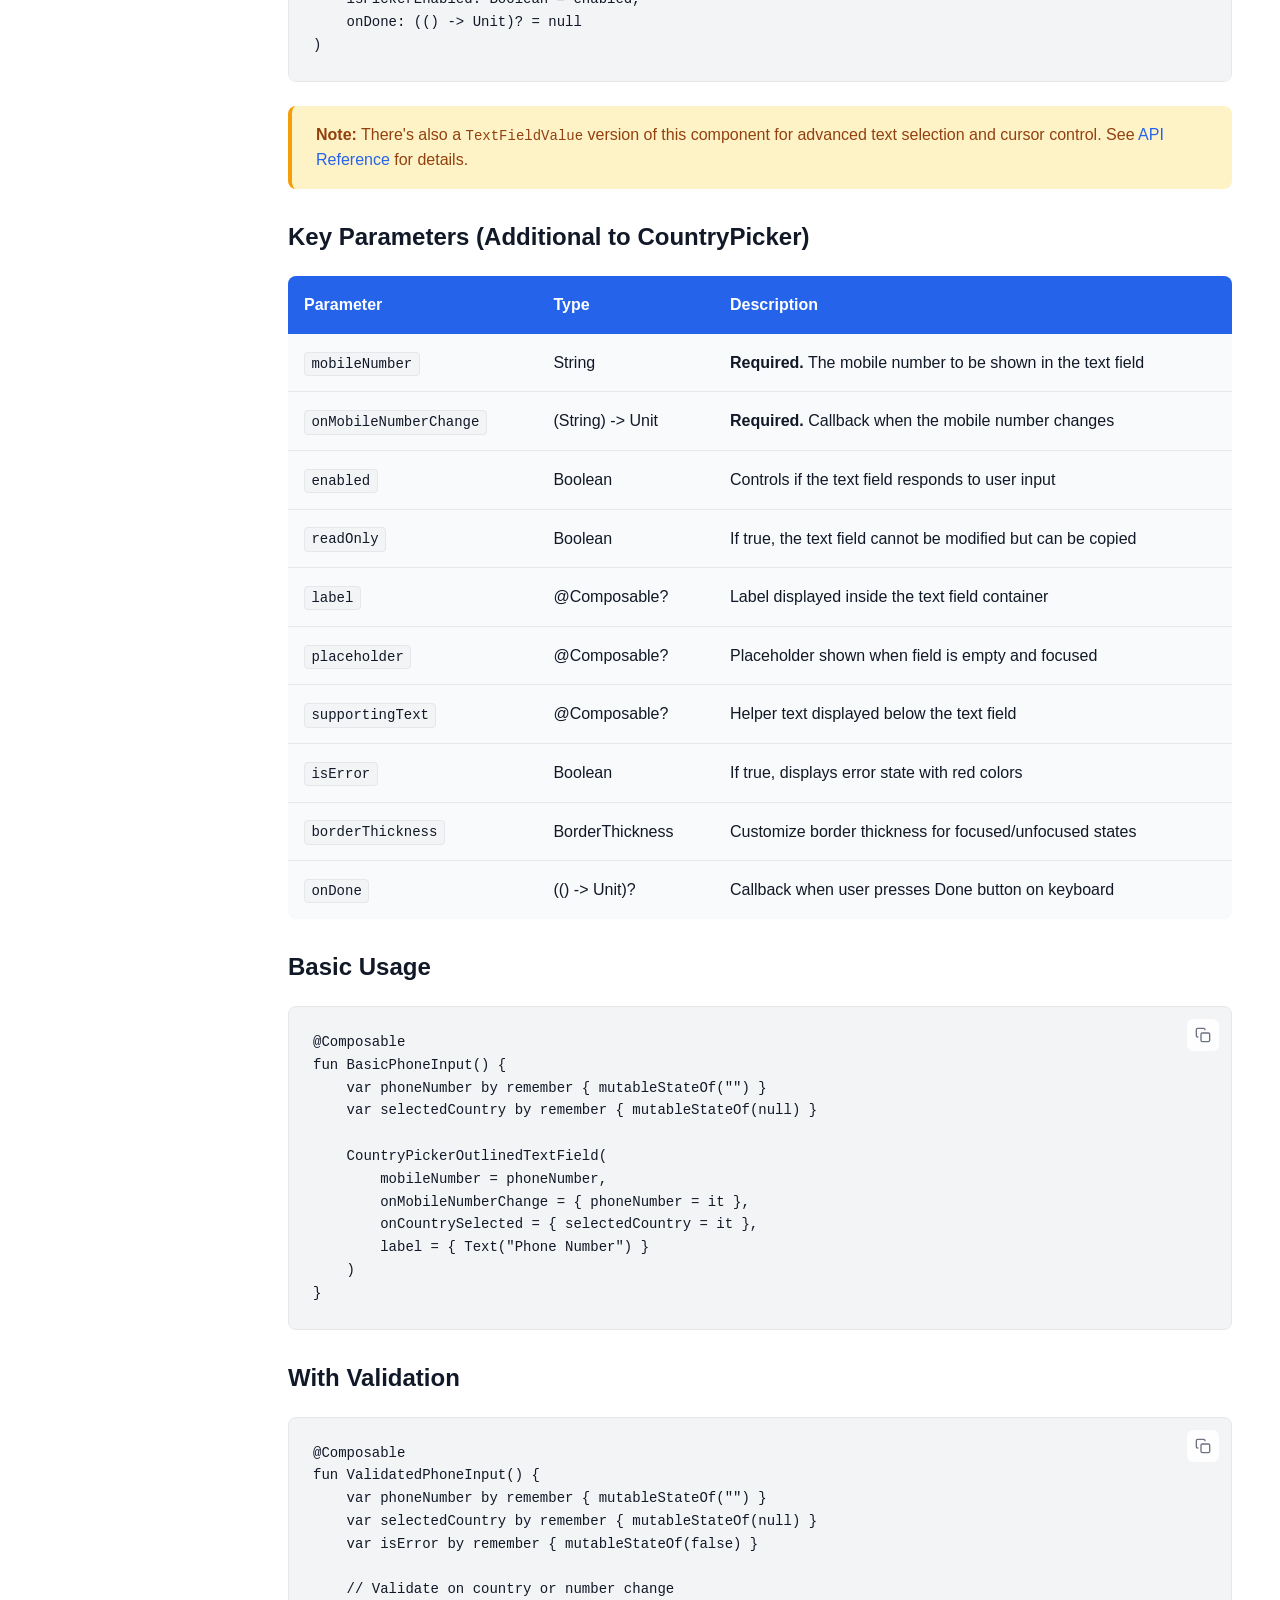
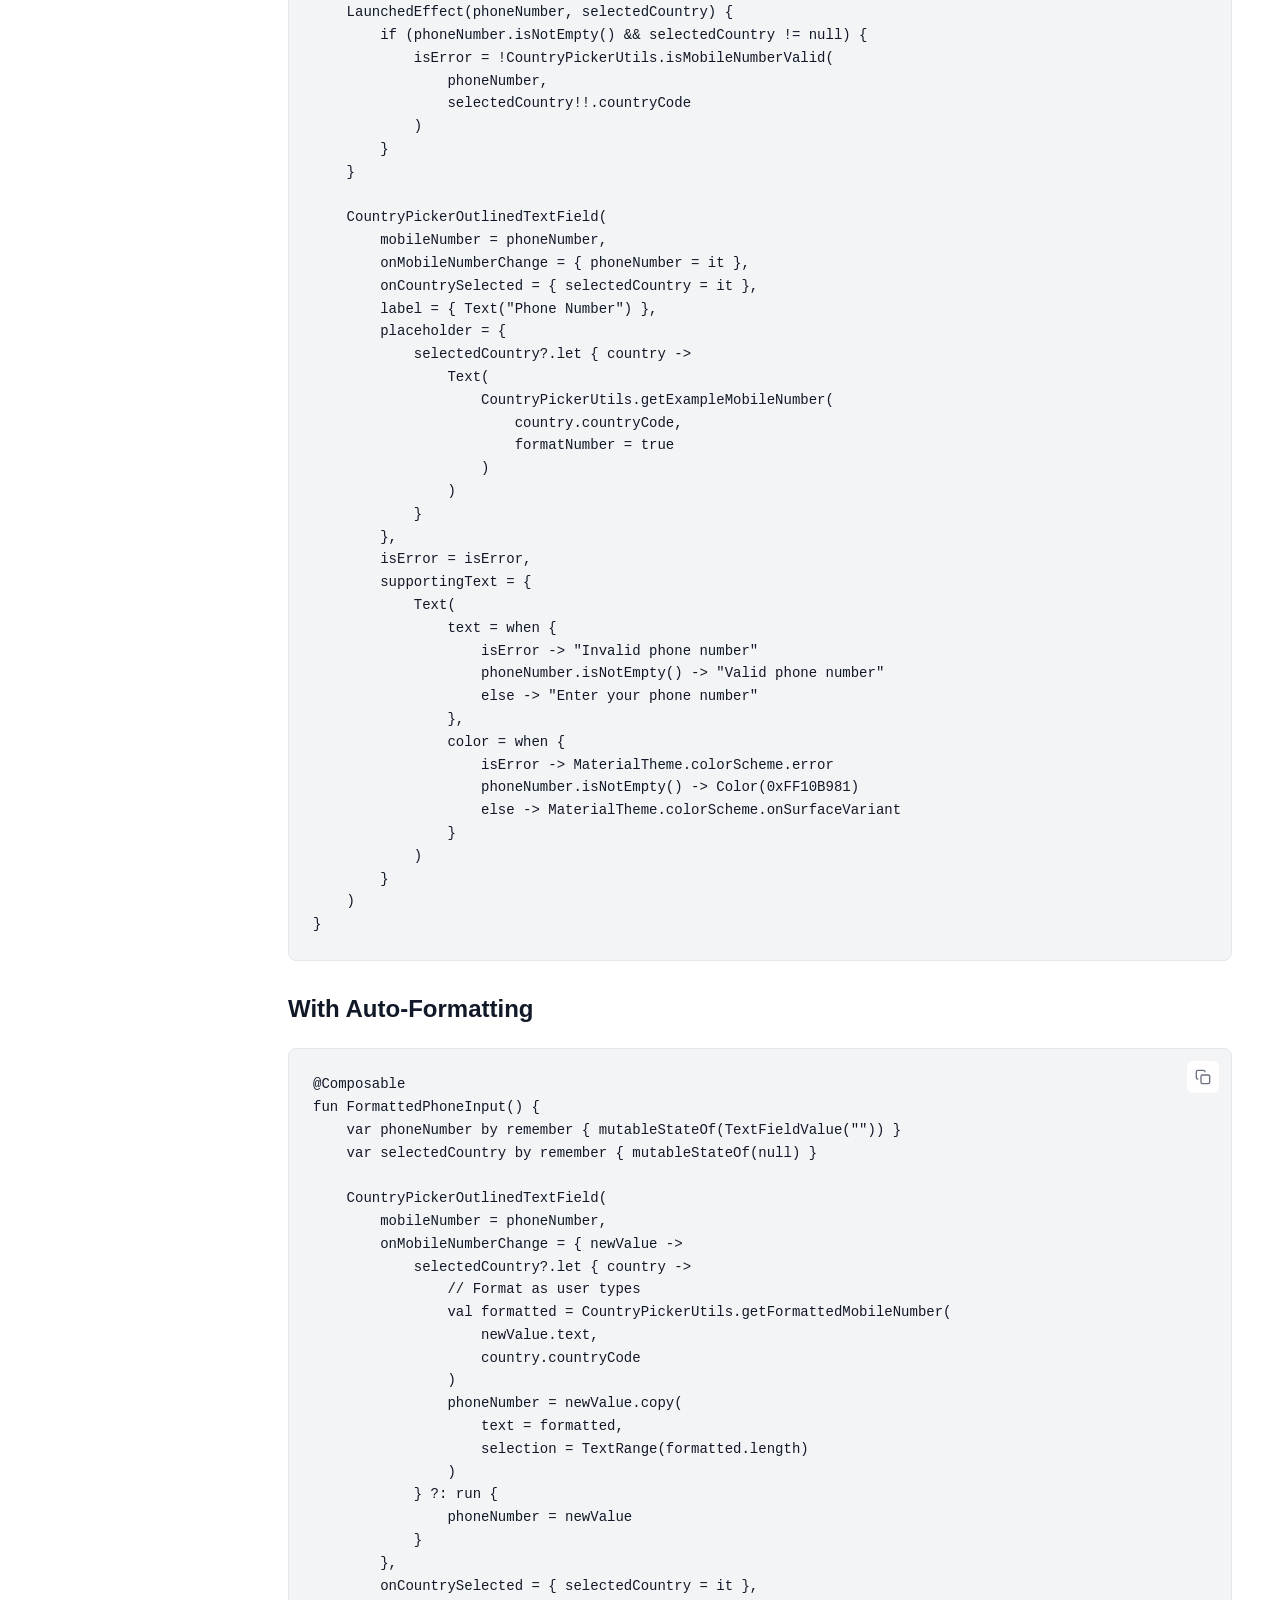
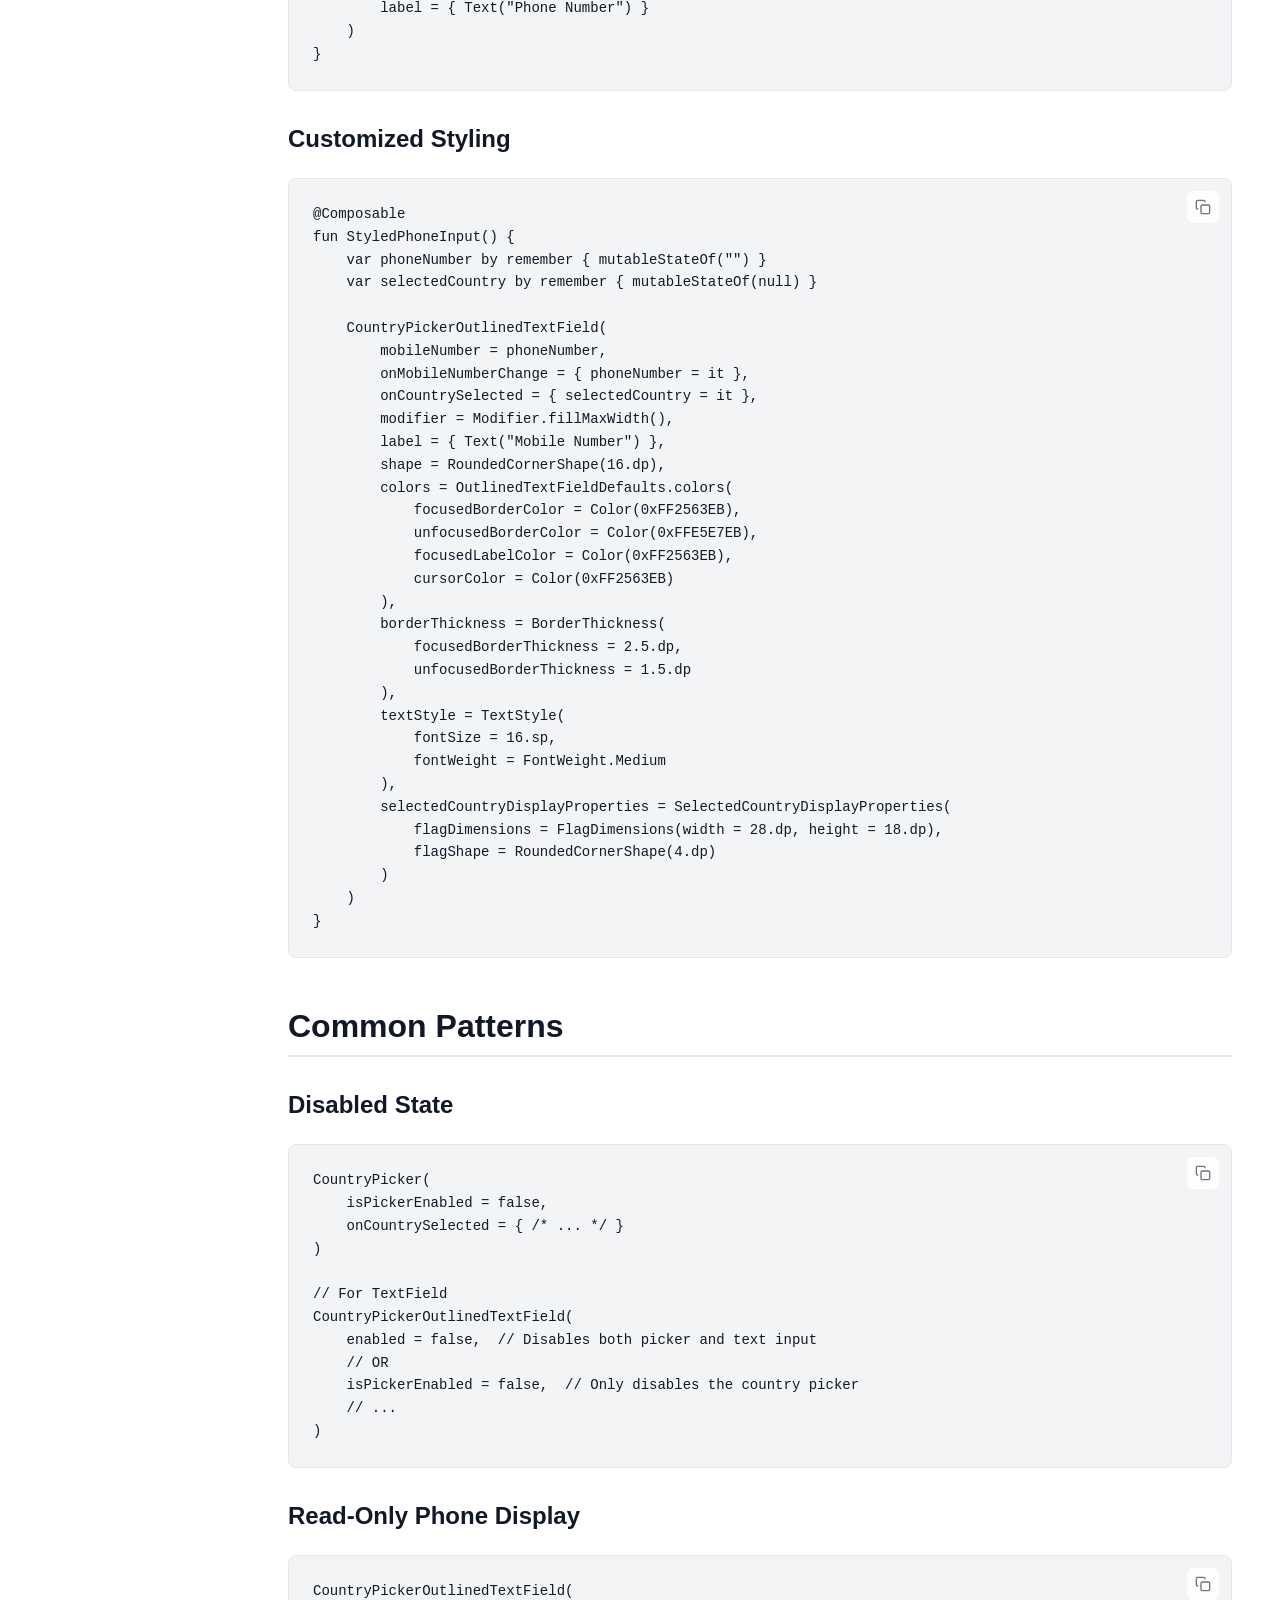
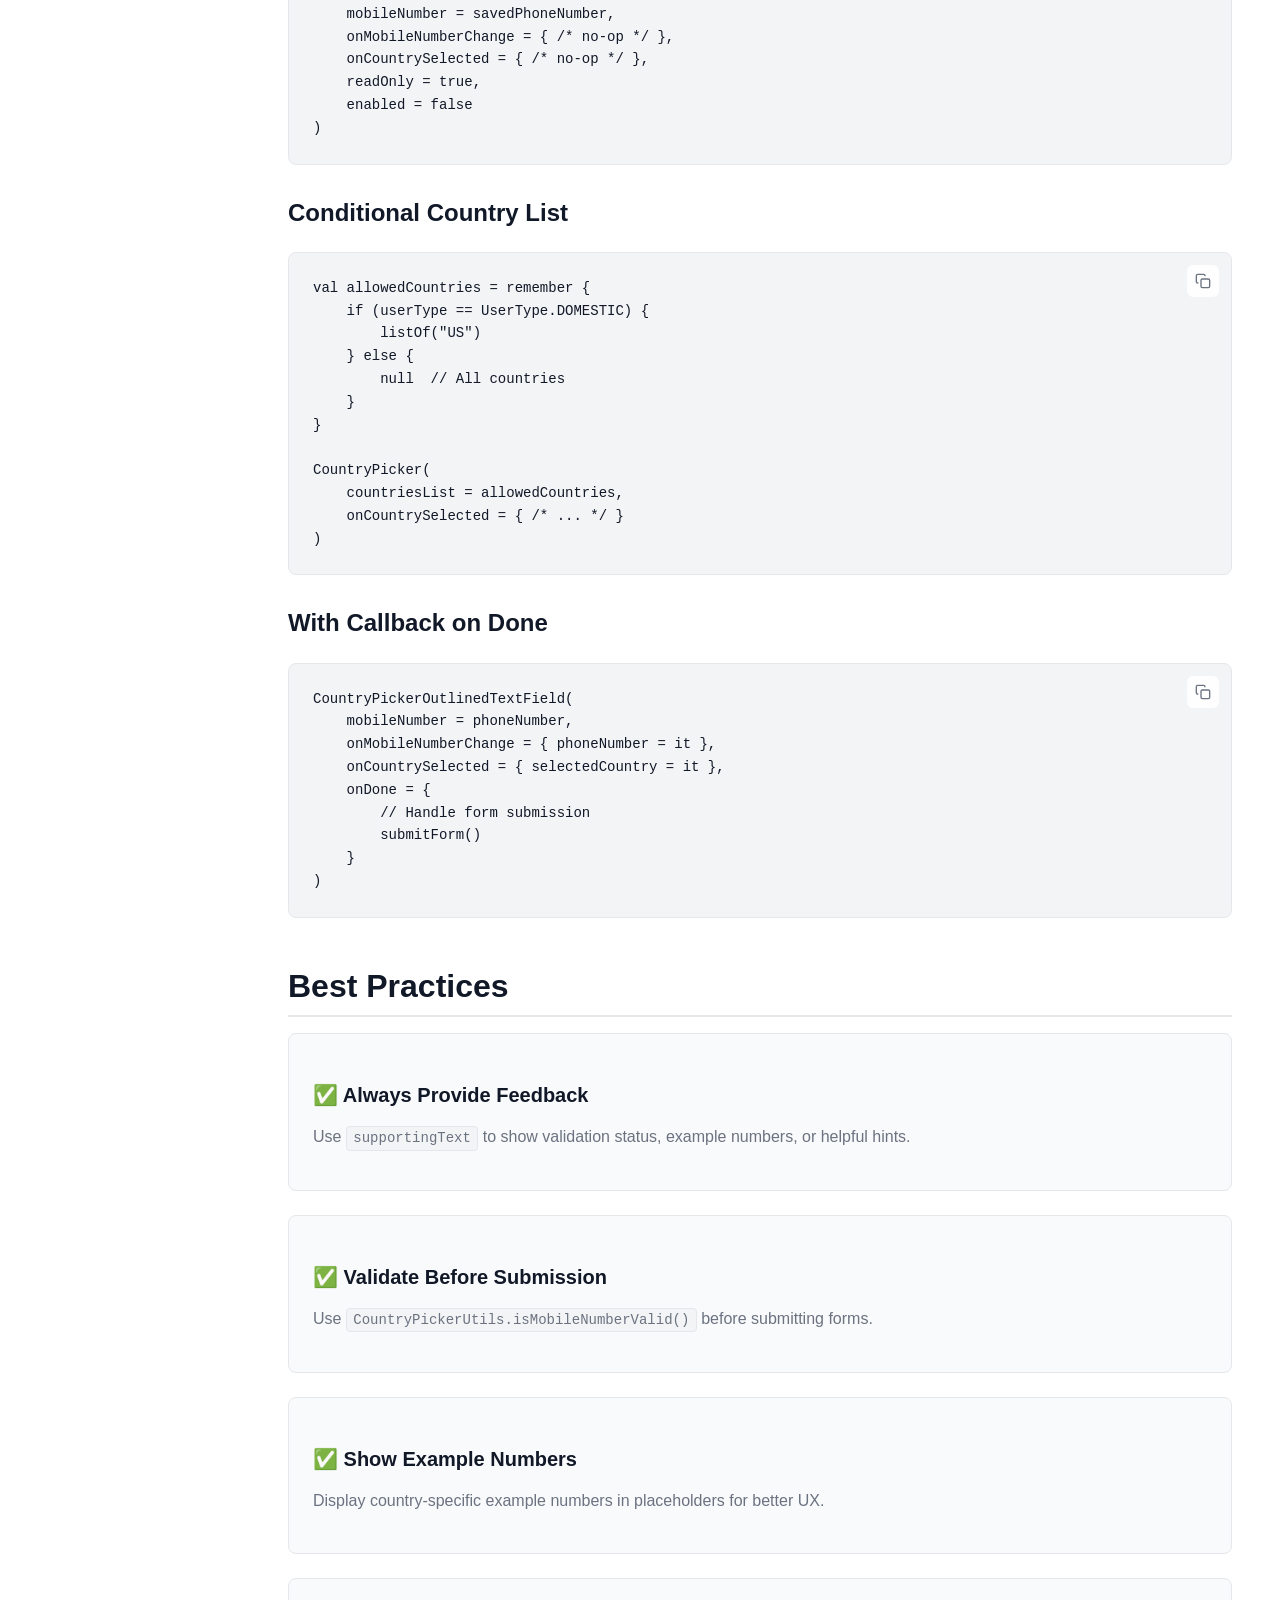
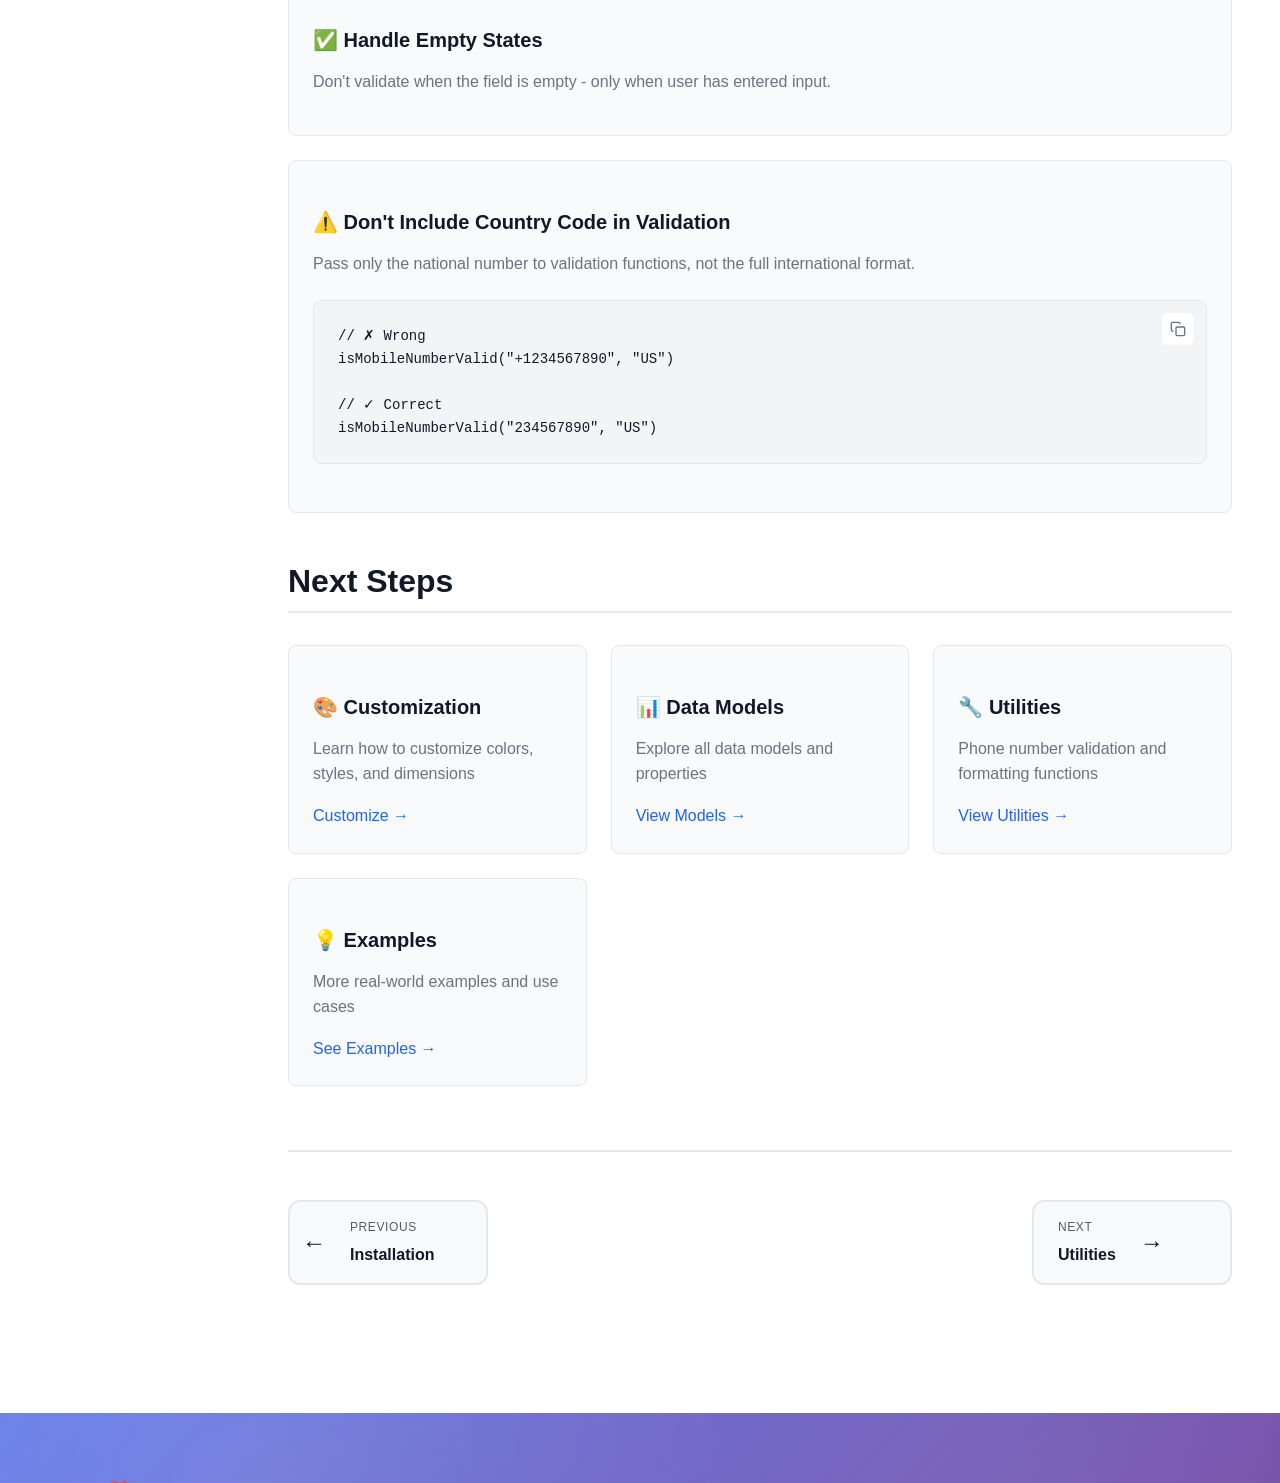
==== commit db8c5dcf: "Refactor: Simplify and improve documentation This commit refactors the documentation to be more conc" ====
--- a/docs/components.html
+++ b/docs/components.html
@@ -67,11 +67,6 @@
                     A standalone composable that displays the country picker without any text field.
                     Perfect for forms where you need country selection separate from input fields.
                 </p>
-
-                <div class="alert alert-info">
-                    <strong>Use Case:</strong> Profile settings, address forms, country selection dropdowns,
-                    or any scenario where you need a country selector without phone number input.
-                </div>
 
                 <h3>Visual Preview</h3>
                 <div class="screenshot-grid">
@@ -258,11 +253,6 @@
                     for phone number input. Includes built-in validation and formatting capabilities.
                 </p>
 
-                <div class="alert alert-info">
-                    <strong>Use Case:</strong> User registration forms, contact information, phone verification,
-                    or any scenario requiring phone number collection with validation.
-                </div>
-
                 <h3>Visual Preview</h3>
                 <div class="screenshot-grid">
                     <div class="screenshot-grid-item">
--- a/docs/assets/css/style.css
+++ b/docs/assets/css/style.css
@@ -154,15 +154,15 @@
 
 /* Sidebar */
 .sidebar {
-  width: 280px;
+  width: 240px;
   background-color: var(--sidebar-bg);
   border-right: 1px solid var(--border-color);
   padding: 2rem 0;
   position: sticky;
   top: 80px;
-  height: calc(100vh - 80px);
-  overflow-y: auto;
+  align-self: flex-start;
   transition: transform 0.3s ease;
+  flex-shrink: 0;
 }
 
 .sidebar::-webkit-scrollbar {
@@ -189,6 +189,9 @@
   text-decoration: none;
   transition: all 0.2s;
   border-left: 3px solid transparent;
+  white-space: nowrap;
+  overflow: hidden;
+  text-overflow: ellipsis;
 }
 
 .sidebar nav a:hover {
@@ -205,6 +208,10 @@
 
 .nav-section {
   margin-top: 1.5rem;
+}
+
+.nav-section:last-child {
+  margin-bottom: 1.5rem;
 }
 
 .nav-section-title {
@@ -222,6 +229,8 @@
   flex: 1;
   padding: 3rem;
   max-width: 100%;
+  min-width: 0;
+  overflow-x: hidden;
 }
 
 /* ==================
@@ -470,6 +479,53 @@
   background-color: var(--secondary-color);
 }
 
+/* Copy Button Icon (inside code blocks) */
+.copy-btn-icon {
+  position: absolute;
+  top: 0.75rem;
+  right: 0.75rem;
+  background-color: rgba(255, 255, 255, 0.9);
+  color: var(--text-secondary);
+  border: none;
+  padding: 0.5rem;
+  border-radius: 6px;
+  cursor: pointer;
+  display: flex;
+  align-items: center;
+  justify-content: center;
+  opacity: 1;
+  transition: all 0.2s;
+  z-index: 10;
+  backdrop-filter: blur(4px);
+}
+
+[data-theme="dark"] .copy-btn-icon {
+  background-color: rgba(31, 41, 55, 0.9);
+}
+
+pre {
+  position: relative;
+  overflow-x: auto;
+}
+
+.copy-btn-icon:hover {
+  background-color: rgba(0, 0, 0, 0.1);
+  color: var(--primary-color);
+  transform: scale(1.1);
+}
+
+[data-theme="dark"] .copy-btn-icon:hover {
+  background-color: rgba(255, 255, 255, 0.1);
+}
+
+.copy-btn-icon.copied {
+  color: var(--secondary-color);
+}
+
+.copy-btn-icon svg {
+  display: block;
+}
+
 /* Tables */
 table {
   width: 100%;
@@ -597,17 +653,188 @@
 
 /* Footer */
 footer {
-  background-color: var(--surface);
-  border-top: 1px solid var(--border-color);
-  padding: 2rem;
-  margin-top: 4rem;
+  background: linear-gradient(135deg, #667eea 0%, #764ba2 100%);
+  color: white;
+  padding: 4rem 2rem 2rem;
+  margin-top: 1rem;
+  position: relative;
+  overflow: hidden;
+}
+
+footer::before {
+  content: '';
+  position: absolute;
+  top: 0;
+  left: 0;
+  right: 0;
+  bottom: 0;
+  background: radial-gradient(circle at 20% 50%, rgba(255, 255, 255, 0.1) 0%, transparent 50%),
+              radial-gradient(circle at 80% 80%, rgba(255, 255, 255, 0.08) 0%, transparent 50%);
+  pointer-events: none;
+}
+
+[data-theme="dark"] footer {
+  background: linear-gradient(135deg, #1e293b 0%, #0f172a 100%);
+}
+
+[data-theme="dark"] footer::before {
+  background: radial-gradient(circle at 20% 50%, rgba(96, 165, 250, 0.1) 0%, transparent 50%),
+              radial-gradient(circle at 80% 80%, rgba(52, 211, 153, 0.08) 0%, transparent 50%);
+}
+
+.footer-grid {
+  max-width: 1200px;
+  margin: 0 auto;
+  display: grid;
+  grid-template-columns: repeat(3, 1fr);
+  gap: 4rem;
+  margin-bottom: 3rem;
+  position: relative;
+  z-index: 1;
+}
+
+.footer-column {
+  display: flex;
+  flex-direction: column;
+  gap: 1rem;
+}
+
+.footer-branding {
+  display: flex;
+  flex-direction: column;
+  gap: 0.75rem;
+}
+
+.footer-logo {
+  display: flex;
+  align-items: center;
+  gap: 0.75rem;
+  font-size: 1.5rem;
+  font-weight: 700;
+  color: white;
+  text-decoration: none;
+}
+
+.footer-logo-icon {
+  width: 48px;
+  height: 48px;
+  background: linear-gradient(135deg, #60a5fa, #34d399);
+  border-radius: 12px;
+  display: flex;
+  align-items: center;
+  justify-content: center;
+  color: white;
+  font-weight: bold;
+  font-size: 1.25rem;
+  box-shadow: 0 8px 16px rgba(0, 0, 0, 0.2);
+}
+
+.footer-tagline {
+  color: rgba(255, 255, 255, 0.8);
+  font-size: 0.875rem;
+  line-height: 1.5;
+}
+
+.footer-badge {
+  display: inline-block;
+  background: rgba(255, 255, 255, 0.2);
+  color: white;
+  padding: 0.25rem 0.75rem;
+  border-radius: 12px;
+  font-size: 0.75rem;
+  font-weight: 600;
+  border: 1px solid rgba(255, 255, 255, 0.3);
+}
+
+.footer-heading {
+  font-size: 0.875rem;
+  font-weight: 700;
+  text-transform: uppercase;
+  letter-spacing: 0.05em;
+  color: white;
+  margin-bottom: 0.5rem;
+}
+
+.footer-links {
+  display: flex;
+  flex-direction: column;
+  gap: 0.625rem;
+  list-style: none;
+  padding: 0;
+  margin: 0;
+}
+
+.footer-links a {
+  color: rgba(255, 255, 255, 0.8);
+  text-decoration: none;
+  font-size: 0.875rem;
+  transition: all 0.2s;
+  display: inline-block;
+}
+
+.footer-links a:hover {
+  color: white;
+  transform: translateX(4px);
+}
+
+.footer-info-item {
+  display: flex;
+  align-items: center;
+  gap: 0.5rem;
+  color: rgba(255, 255, 255, 0.8);
+  font-size: 0.875rem;
+}
+
+.footer-info-icon {
+  color: #60a5fa;
+}
+
+.footer-bottom {
+  max-width: 1200px;
+  margin: 0 auto;
+  padding-top: 2rem;
+  border-top: 1px solid rgba(255, 255, 255, 0.15);
   text-align: center;
-  color: var(--text-secondary);
-}
-
-footer a {
-  color: var(--primary-color);
-  margin: 0 0.5rem;
+  color: rgba(255, 255, 255, 0.7);
+  font-size: 0.875rem;
+  position: relative;
+  z-index: 1;
+}
+
+.footer-bottom a {
+  color: white;
+  text-decoration: none;
+  font-weight: 600;
+}
+
+.footer-bottom a:hover {
+  text-decoration: underline;
+}
+
+@media (max-width: 968px) {
+  .footer-grid {
+    grid-template-columns: repeat(2, 1fr);
+    gap: 2rem;
+  }
+
+  .footer-column:first-child {
+    grid-column: 1 / -1;
+  }
+}
+
+@media (max-width: 640px) {
+  footer {
+    padding: 2rem 1rem 1rem;
+  }
+
+  .footer-grid {
+    grid-template-columns: 1fr;
+    gap: 2rem;
+  }
+
+  .footer-column:first-child {
+    grid-column: auto;
+  }
 }
 
 /* ==================
@@ -860,42 +1087,40 @@
   justify-content: space-between;
   align-items: center;
   margin: 4rem 0 2rem;
-  padding: 2rem 0;
+  padding: 3rem 0 2rem;
   border-top: 2px solid var(--border-color);
   gap: 1rem;
 }
 
 .nav-button {
-  display: flex;
+  display: inline-flex;
   align-items: center;
-  gap: 0.75rem;
-  padding: 1rem 1.5rem;
+  gap: 1.5rem;
+  padding: 1rem 0.75rem;
   background-color: var(--surface);
   border: 2px solid var(--border-color);
   border-radius: 12px;
   text-decoration: none;
   color: var(--text-primary);
   transition: all 0.3s;
-  flex: 1;
-  max-width: 400px;
+  min-width: 200px;
 }
 
 .nav-button:hover {
-  background-color: var(--primary-color);
-  color: white;
   border-color: var(--primary-color);
-  transform: translateY(-2px);
-  box-shadow: 0 8px 16px var(--shadow);
   text-decoration: none;
+  transform: scale(1.05);
 }
 
 .nav-button-prev {
-  justify-content: flex-start;
+  padding-left: 0.75rem;
+  padding-right: 1.5rem;
 }
 
 .nav-button-next {
-  justify-content: flex-end;
   margin-left: auto;
+  padding-left: 1.5rem;
+  padding-right: 0.75rem;
 }
 
 .nav-button-content {
@@ -1003,3 +1228,541 @@
     grid-template-columns: 1fr;
   }
 }
+
+/* ==================
+   Landing Page Styles
+   ================== */
+
+/* Full-width landing page container (no sidebar) */
+.landing-container {
+  display: block;
+  width: 100%;
+}
+
+.landing-content {
+  width: 100%;
+  padding: 0;
+  max-width: none;
+}
+
+/* Enhanced Hero Section */
+.hero-landing {
+  background: linear-gradient(135deg, #667eea 0%, #764ba2 100%);
+  color: white;
+  padding: 6rem 2rem;
+  text-align: center;
+  margin: 0;
+  border-radius: 0;
+}
+
+.hero-landing-title {
+  font-size: 4.5rem;
+  font-weight: 900;
+  color: white;
+  margin-bottom: 1.5rem;
+  line-height: 1.1;
+}
+
+.hero-landing-subtitle {
+  font-size: 1.5rem;
+  color: rgba(255, 255, 255, 0.95);
+  margin-bottom: 2.5rem;
+  max-width: 700px;
+  margin-left: auto;
+  margin-right: auto;
+}
+
+.hero-badges-container {
+  display: flex;
+  justify-content: center;
+  gap: 0.75rem;
+  flex-wrap: wrap;
+  margin-bottom: 2rem;
+}
+
+.hero-badge {
+  background: rgba(255, 255, 255, 0.25);
+  backdrop-filter: blur(10px);
+  color: white;
+  padding: 0.5rem 1rem;
+  border-radius: 20px;
+  font-size: 0.875rem;
+  font-weight: 600;
+  border: 1px solid rgba(255, 255, 255, 0.3);
+}
+
+.hero-visual {
+  max-width: 1000px;
+  margin: 3rem auto 0;
+  padding: 0 2rem;
+}
+
+/* Alternating Section Backgrounds */
+.section-white {
+  background-color: var(--background);
+  padding: 5rem 2rem;
+}
+
+.section-gray {
+  background-color: var(--surface);
+  padding: 5rem 2rem;
+}
+
+.section-content {
+  max-width: 1200px;
+  margin: 0 auto;
+}
+
+/* Section Headers */
+.section-header {
+  text-align: center;
+  margin-bottom: 3rem;
+}
+
+.section-title {
+  font-size: 2.75rem;
+  font-weight: 800;
+  color: var(--text-primary);
+  margin-bottom: 1rem;
+}
+
+.section-subtitle {
+  font-size: 1.25rem;
+  color: var(--text-secondary);
+  max-width: 700px;
+  margin: 0 auto;
+}
+
+/* Stats Section */
+.stats-grid {
+  display: grid;
+  grid-template-columns: repeat(auto-fit, minmax(200px, 1fr));
+  gap: 2rem;
+  margin: 3rem 0;
+}
+
+.stat-card {
+  text-align: center;
+  padding: 2rem;
+  background-color: var(--surface);
+  border-radius: 12px;
+  border: 1px solid var(--border-color);
+}
+
+.stat-number {
+  font-size: 3rem;
+  font-weight: 800;
+  color: var(--primary-color);
+  margin-bottom: 0.5rem;
+}
+
+.stat-label {
+  font-size: 1rem;
+  color: var(--text-secondary);
+  text-transform: uppercase;
+  letter-spacing: 0.05em;
+}
+
+/* Visual Demo Section */
+.demo-showcase {
+  display: grid;
+  grid-template-columns: repeat(auto-fit, minmax(400px, 1fr));
+  gap: 3rem;
+  margin: 3rem 0;
+}
+
+.demo-item {
+  text-align: center;
+}
+
+.demo-image {
+  background: linear-gradient(135deg, var(--surface) 0%, var(--code-bg) 100%);
+  border: 2px dashed var(--border-color);
+  border-radius: 16px;
+  padding: 4rem 2rem;
+  margin-bottom: 1.5rem;
+  min-height: 400px;
+  display: flex;
+  align-items: center;
+  justify-content: center;
+  font-size: 4rem;
+}
+
+.demo-title {
+  font-size: 1.5rem;
+  font-weight: 700;
+  color: var(--text-primary);
+  margin-bottom: 0.75rem;
+}
+
+.demo-description {
+  color: var(--text-secondary);
+  font-size: 1rem;
+}
+
+/* Features Grid (Simplified) */
+.features-grid-landing {
+  display: grid;
+  grid-template-columns: repeat(auto-fit, minmax(300px, 1fr));
+  gap: 2rem;
+  margin: 3rem 0;
+}
+
+.feature-card-landing {
+  background-color: var(--background);
+  border: 2px solid var(--border-color);
+  border-radius: 16px;
+  padding: 2.5rem;
+  text-align: center;
+  transition: all 0.3s;
+}
+
+[data-theme="dark"] .feature-card-landing {
+  background-color: var(--surface);
+}
+
+.feature-card-landing:hover {
+  transform: translateY(-8px);
+  box-shadow: 0 16px 32px var(--shadow);
+  border-color: var(--primary-color);
+}
+
+.feature-icon-landing {
+  font-size: 3.5rem;
+  margin-bottom: 1.5rem;
+  display: block;
+}
+
+.feature-title-landing {
+  font-size: 1.5rem;
+  font-weight: 700;
+  color: var(--text-primary);
+  margin-bottom: 1rem;
+}
+
+.feature-description-landing {
+  color: var(--text-secondary);
+  font-size: 1rem;
+  line-height: 1.6;
+}
+
+/* Quick Start Section */
+.quick-start-grid {
+  display: grid;
+  grid-template-columns: 1fr;
+  gap: 2rem;
+  margin: 3rem 0;
+  max-width: 900px;
+  margin-left: auto;
+  margin-right: auto;
+}
+
+.code-step {
+  background-color: var(--surface);
+  border-radius: 12px;
+  padding: 2rem;
+  border: 1px solid var(--border-color);
+}
+
+.step-number {
+  background: linear-gradient(135deg, var(--primary-color), var(--secondary-color));
+  color: white;
+  width: 40px;
+  height: 40px;
+  border-radius: 50%;
+  display: inline-flex;
+  align-items: center;
+  justify-content: center;
+  font-weight: 800;
+  font-size: 1.25rem;
+  margin-bottom: 1rem;
+}
+
+.step-title {
+  font-size: 1.25rem;
+  font-weight: 700;
+  color: var(--text-primary);
+  margin-bottom: 1rem;
+}
+
+/* Component Comparison */
+.component-comparison {
+  display: grid;
+  grid-template-columns: repeat(auto-fit, minmax(450px, 1fr));
+  gap: 3rem;
+  margin: 3rem 0;
+}
+
+.comparison-card {
+  background-color: var(--surface);
+  border: 2px solid var(--border-color);
+  border-radius: 16px;
+  overflow: hidden;
+  transition: all 0.3s;
+}
+
+.comparison-card:hover {
+  transform: translateY(-4px);
+  box-shadow: 0 12px 24px var(--shadow);
+  border-color: var(--primary-color);
+}
+
+.comparison-image {
+  background: linear-gradient(135deg, var(--code-bg) 0%, var(--surface) 100%);
+  border-bottom: 2px solid var(--border-color);
+  padding: 3rem 2rem;
+  text-align: center;
+  min-height: 300px;
+  display: flex;
+  align-items: center;
+  justify-content: center;
+  font-size: 5rem;
+}
+
+.comparison-content {
+  padding: 2rem;
+}
+
+.comparison-title {
+  font-size: 1.75rem;
+  font-weight: 700;
+  color: var(--text-primary);
+  margin-bottom: 0.5rem;
+}
+
+.comparison-subtitle-small {
+  font-size: 0.875rem;
+  font-weight: 600;
+  color: var(--primary-color);
+  text-transform: uppercase;
+  letter-spacing: 0.5px;
+  margin-bottom: 0.75rem;
+}
+
+.comparison-description {
+  color: var(--text-secondary);
+  font-size: 1rem;
+  line-height: 1.6;
+  margin-bottom: 1.5rem;
+}
+
+.comparison-link {
+  color: var(--primary-color);
+  font-weight: 600;
+  text-decoration: none;
+}
+
+.comparison-link:hover {
+  text-decoration: underline;
+}
+
+/* Why Choose Section */
+.why-choose-grid {
+  display: grid;
+  grid-template-columns: 1fr;
+  gap: 1.5rem;
+  max-width: 800px;
+  margin: 3rem auto;
+}
+
+.why-item {
+  display: flex;
+  align-items: flex-start;
+  gap: 1.5rem;
+  padding: 1.5rem;
+  background-color: var(--surface);
+  border-radius: 12px;
+  border: 1px solid var(--border-color);
+}
+
+.why-icon {
+  font-size: 2rem;
+  flex-shrink: 0;
+  background: linear-gradient(135deg, var(--primary-color), var(--secondary-color));
+  width: 50px;
+  height: 50px;
+  border-radius: 12px;
+  display: flex;
+  align-items: center;
+  justify-content: center;
+}
+
+.why-content {
+  flex: 1;
+}
+
+.why-title {
+  font-size: 1.25rem;
+  font-weight: 700;
+  color: var(--text-primary);
+  margin-bottom: 0.5rem;
+}
+
+.why-description {
+  color: var(--text-secondary);
+  line-height: 1.6;
+}
+
+/* Final CTA Section */
+.final-cta {
+  background: linear-gradient(135deg, #667eea 0%, #764ba2 100%);
+  color: white;
+  padding: 5rem 2rem;
+  text-align: center;
+  margin: 0;
+}
+
+.final-cta-title {
+  font-size: 3rem;
+  font-weight: 800;
+  color: white;
+  margin-bottom: 1.5rem;
+}
+
+.final-cta-subtitle {
+  font-size: 1.25rem;
+  color: rgba(255, 255, 255, 0.9);
+  margin-bottom: 2.5rem;
+  max-width: 600px;
+  margin-left: auto;
+  margin-right: auto;
+}
+
+.cta-buttons {
+  display: flex;
+  gap: 1.5rem;
+  justify-content: center;
+  flex-wrap: wrap;
+}
+
+.cta-button-large {
+  padding: 1.25rem 3rem;
+  font-size: 1.25rem;
+  font-weight: 700;
+  border-radius: 12px;
+  text-decoration: none;
+  transition: all 0.3s;
+  display: inline-block;
+}
+
+.cta-primary {
+  background-color: white;
+  color: #667eea;
+}
+
+.cta-primary:hover {
+  transform: translateY(-3px);
+  box-shadow: 0 8px 20px rgba(0, 0, 0, 0.3);
+}
+
+.cta-secondary {
+  background-color: transparent;
+  color: white;
+  border: 2px solid white;
+}
+
+.cta-secondary:hover {
+  background-color: rgba(255, 255, 255, 0.15);
+}
+
+/* Platform Support Badges */
+.platform-badges {
+  display: flex;
+  justify-content: center;
+  gap: 2rem;
+  flex-wrap: wrap;
+  margin: 2rem 0;
+}
+
+.platform-badge {
+  background-color: var(--surface);
+  border: 2px solid var(--border-color);
+  border-radius: 12px;
+  padding: 1.5rem 2rem;
+  text-align: center;
+  min-width: 200px;
+}
+
+.platform-name {
+  font-size: 1rem;
+  font-weight: 700;
+  color: var(--text-primary);
+  margin-bottom: 0.5rem;
+}
+
+.platform-version {
+  font-size: 0.875rem;
+  color: var(--text-secondary);
+}
+
+/* Responsive Landing Page */
+@media (max-width: 968px) {
+  .hero-landing-title {
+    font-size: 3rem;
+  }
+
+  .hero-landing-subtitle {
+    font-size: 1.25rem;
+  }
+
+  .section-title {
+    font-size: 2rem;
+  }
+
+  .demo-showcase {
+    grid-template-columns: 1fr;
+  }
+
+  .component-comparison {
+    grid-template-columns: 1fr;
+  }
+
+  .features-grid-landing {
+    grid-template-columns: 1fr;
+  }
+}
+
+@media (max-width: 640px) {
+  .hero-landing {
+    padding: 4rem 1.5rem;
+  }
+
+  .hero-landing-title {
+    font-size: 2.5rem;
+  }
+
+  .hero-landing-subtitle {
+    font-size: 1.125rem;
+  }
+
+  .section-white,
+  .section-gray {
+    padding: 3rem 1.5rem;
+  }
+
+  .final-cta {
+    padding: 3rem 1.5rem;
+  }
+
+  .final-cta-title {
+    font-size: 2rem;
+  }
+
+  .cta-buttons {
+    flex-direction: column;
+  }
+
+  .cta-button-large {
+    width: 100%;
+  }
+
+  .platform-badges {
+    flex-direction: column;
+    gap: 1rem;
+  }
+
+  .demo-image {
+    min-height: 250px;
+    padding: 2rem 1rem;
+  }
+}
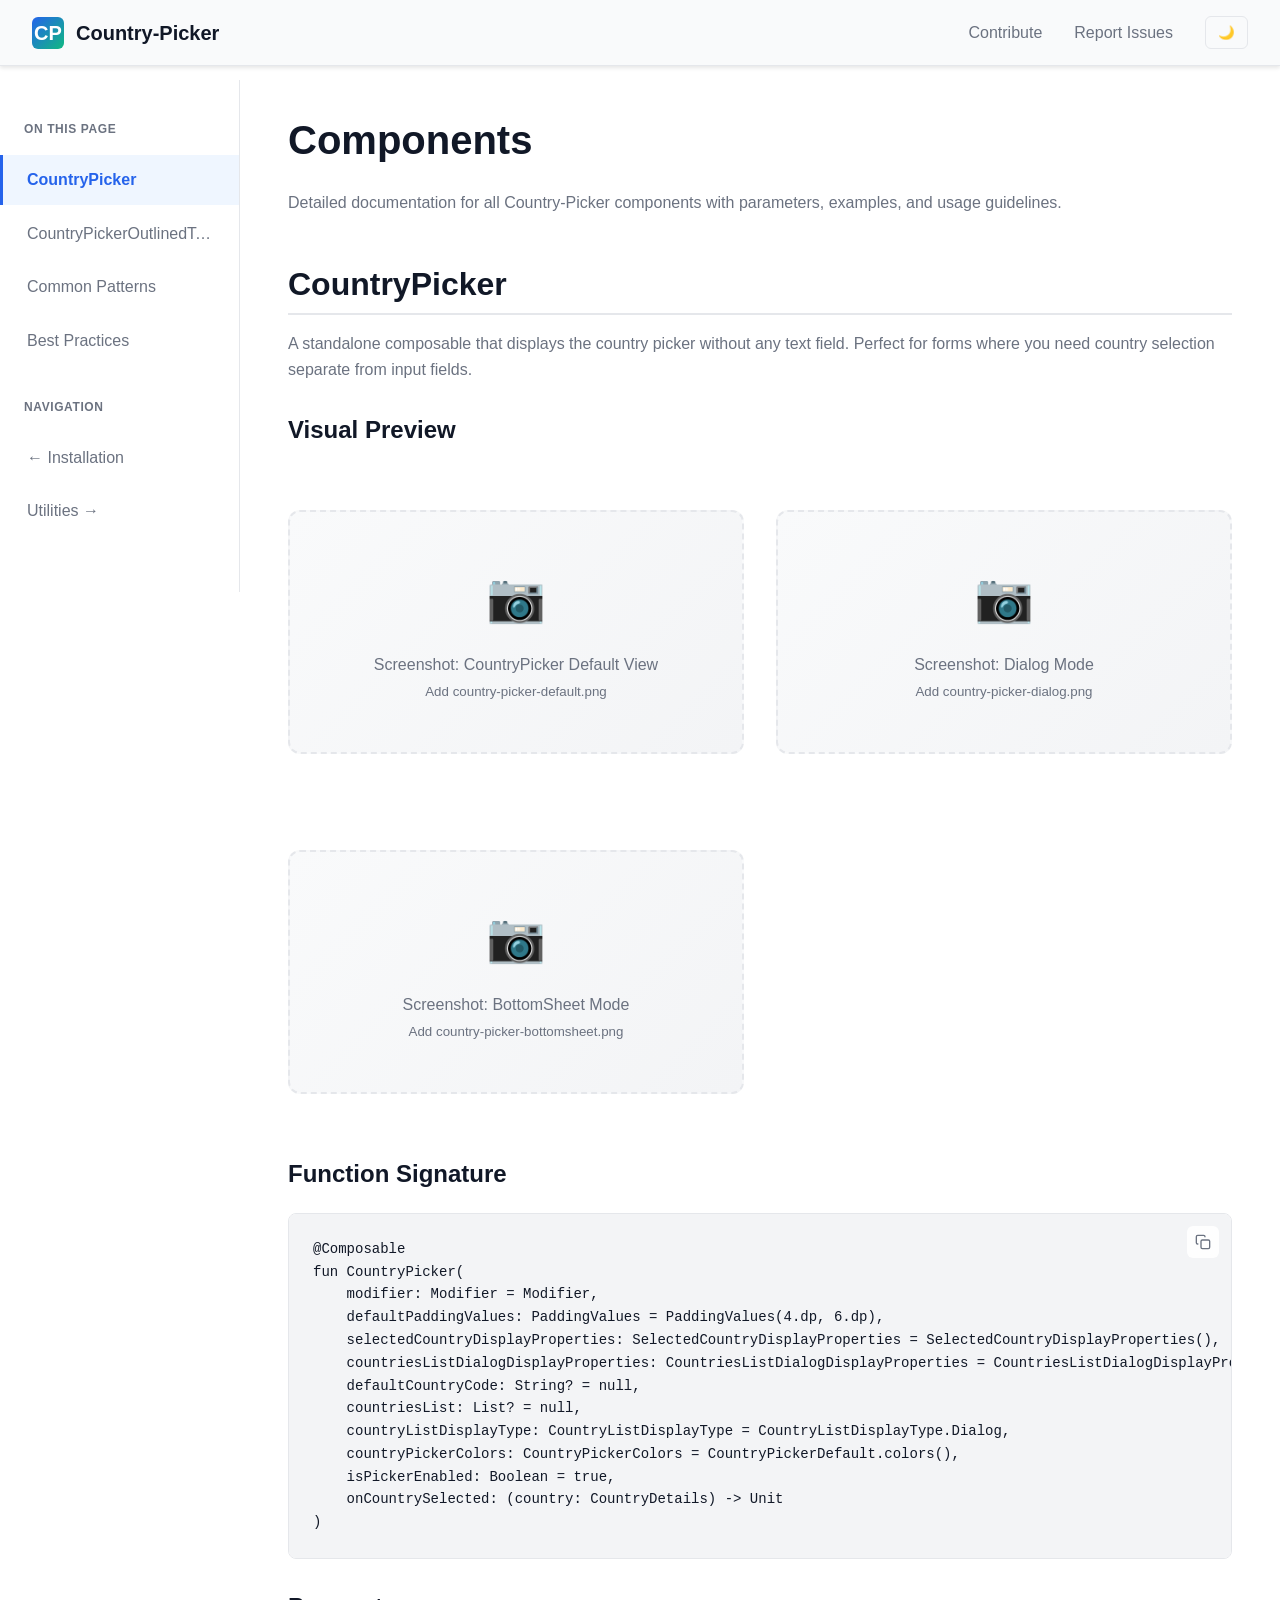
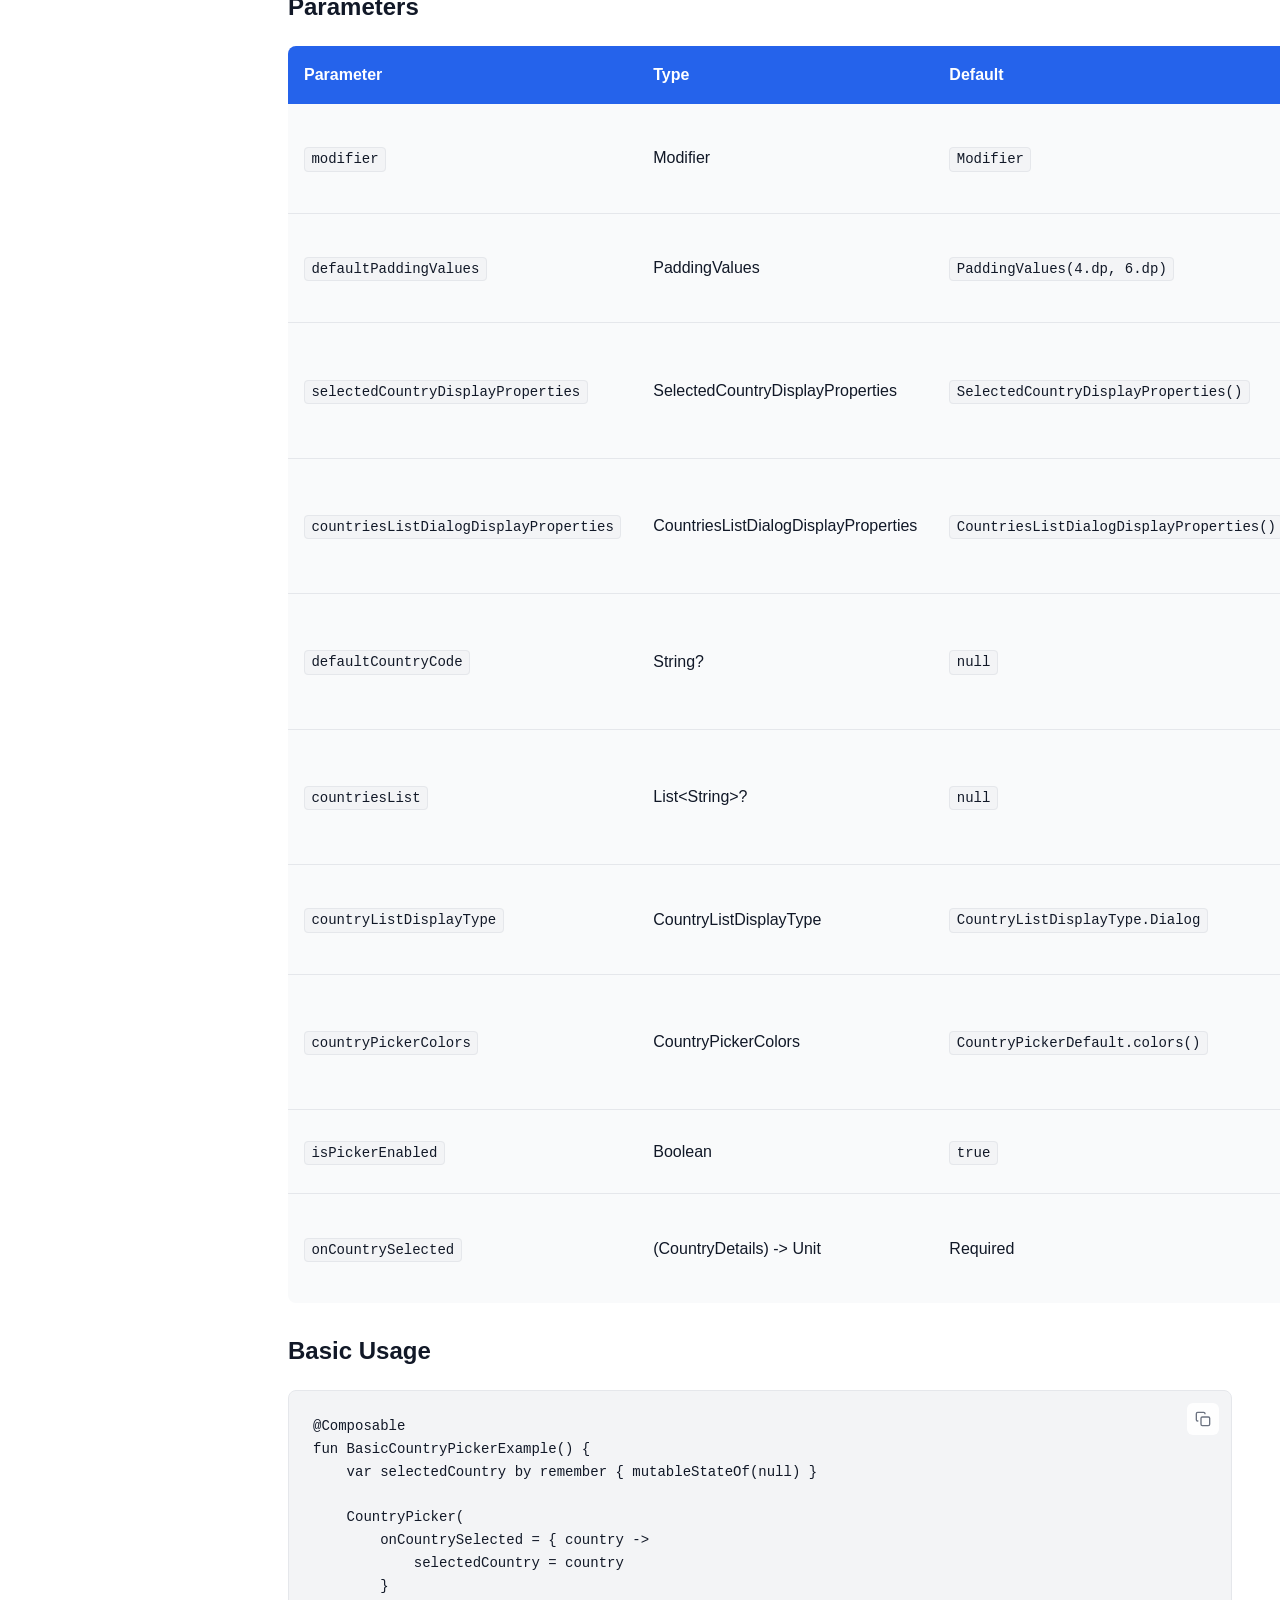
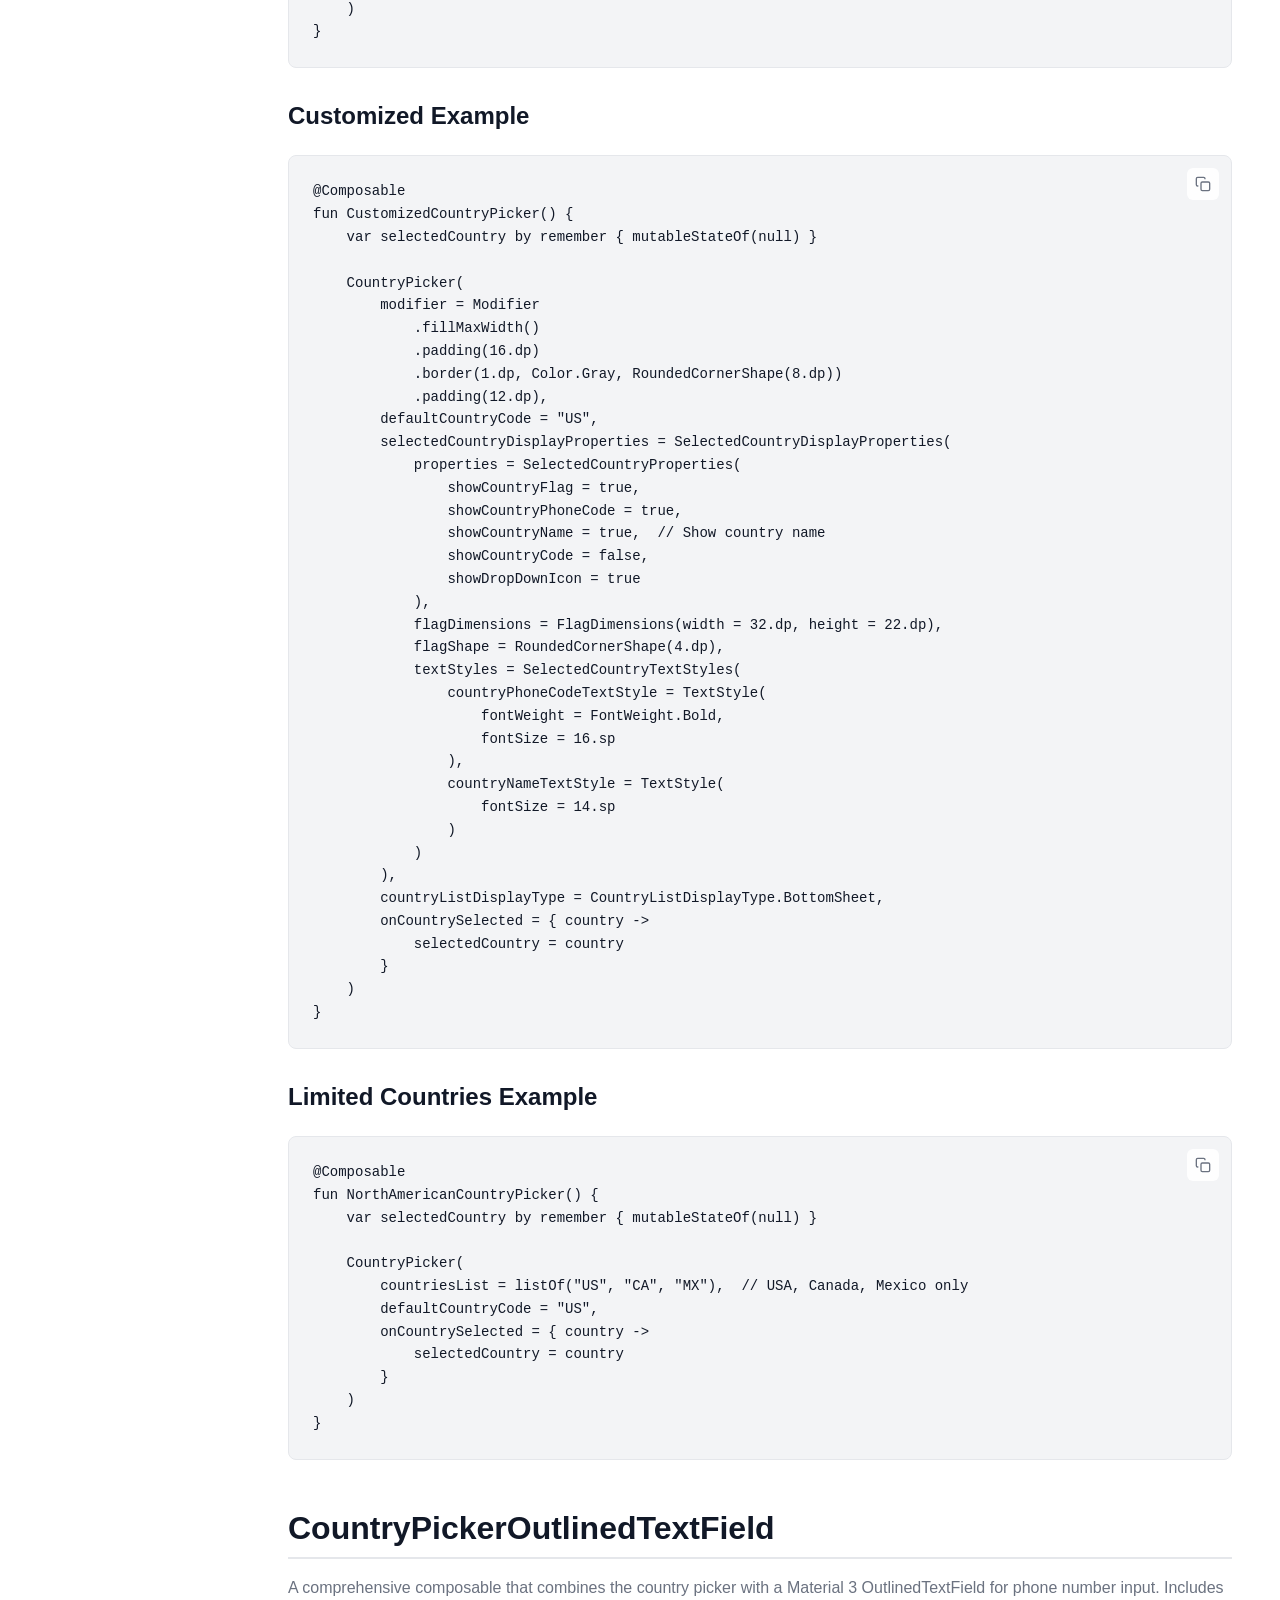
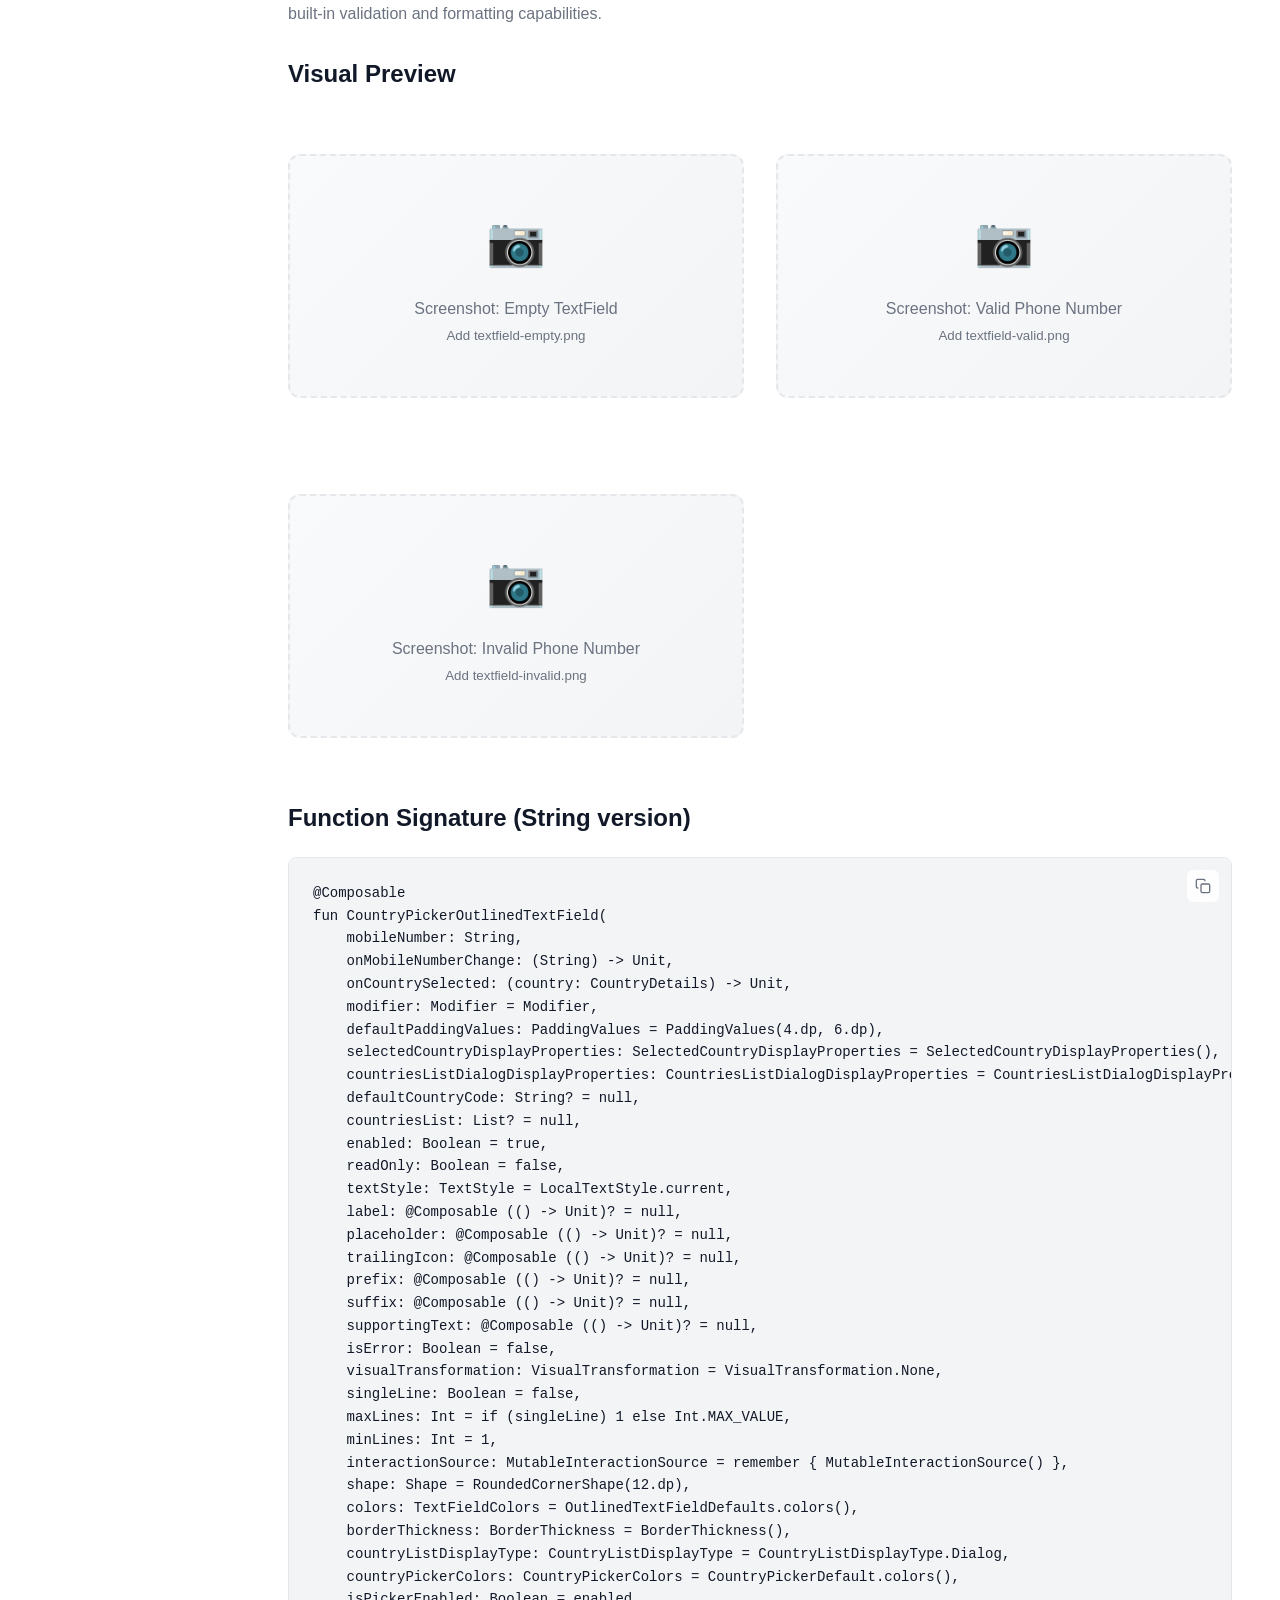
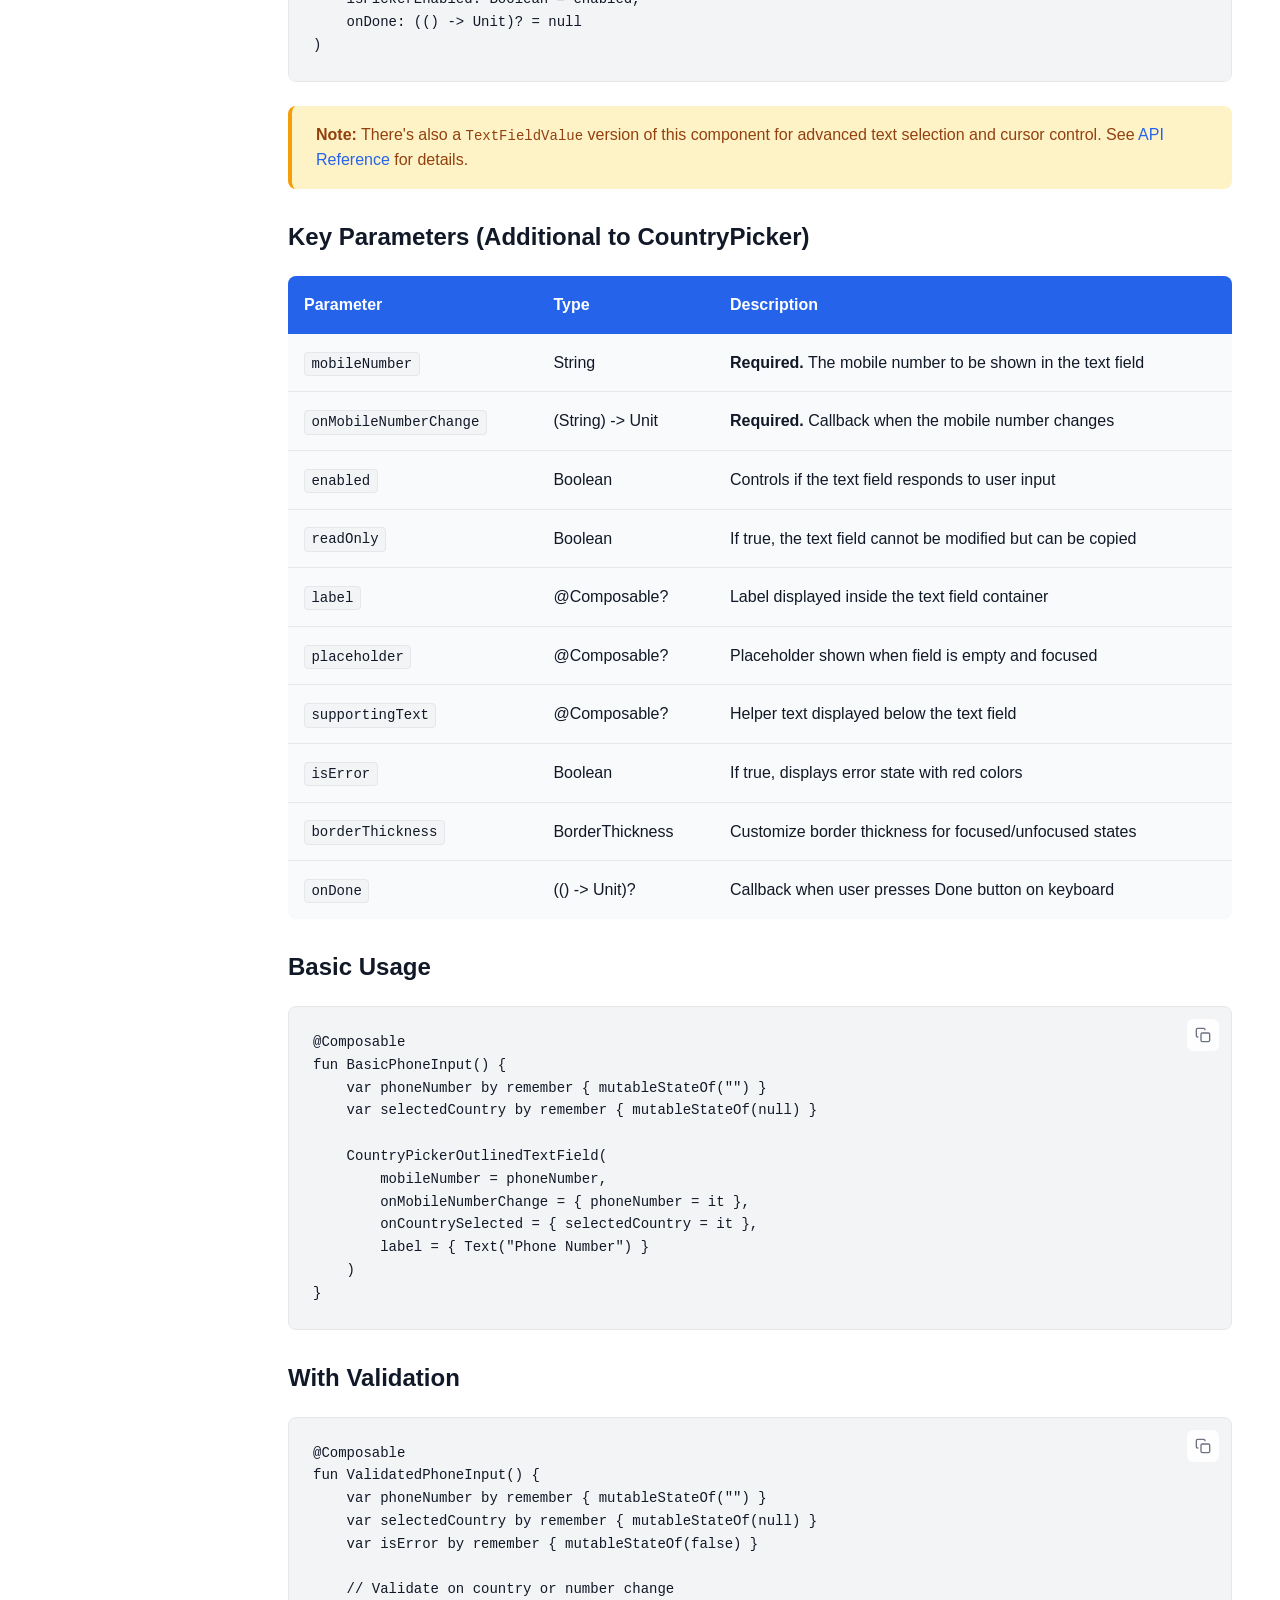
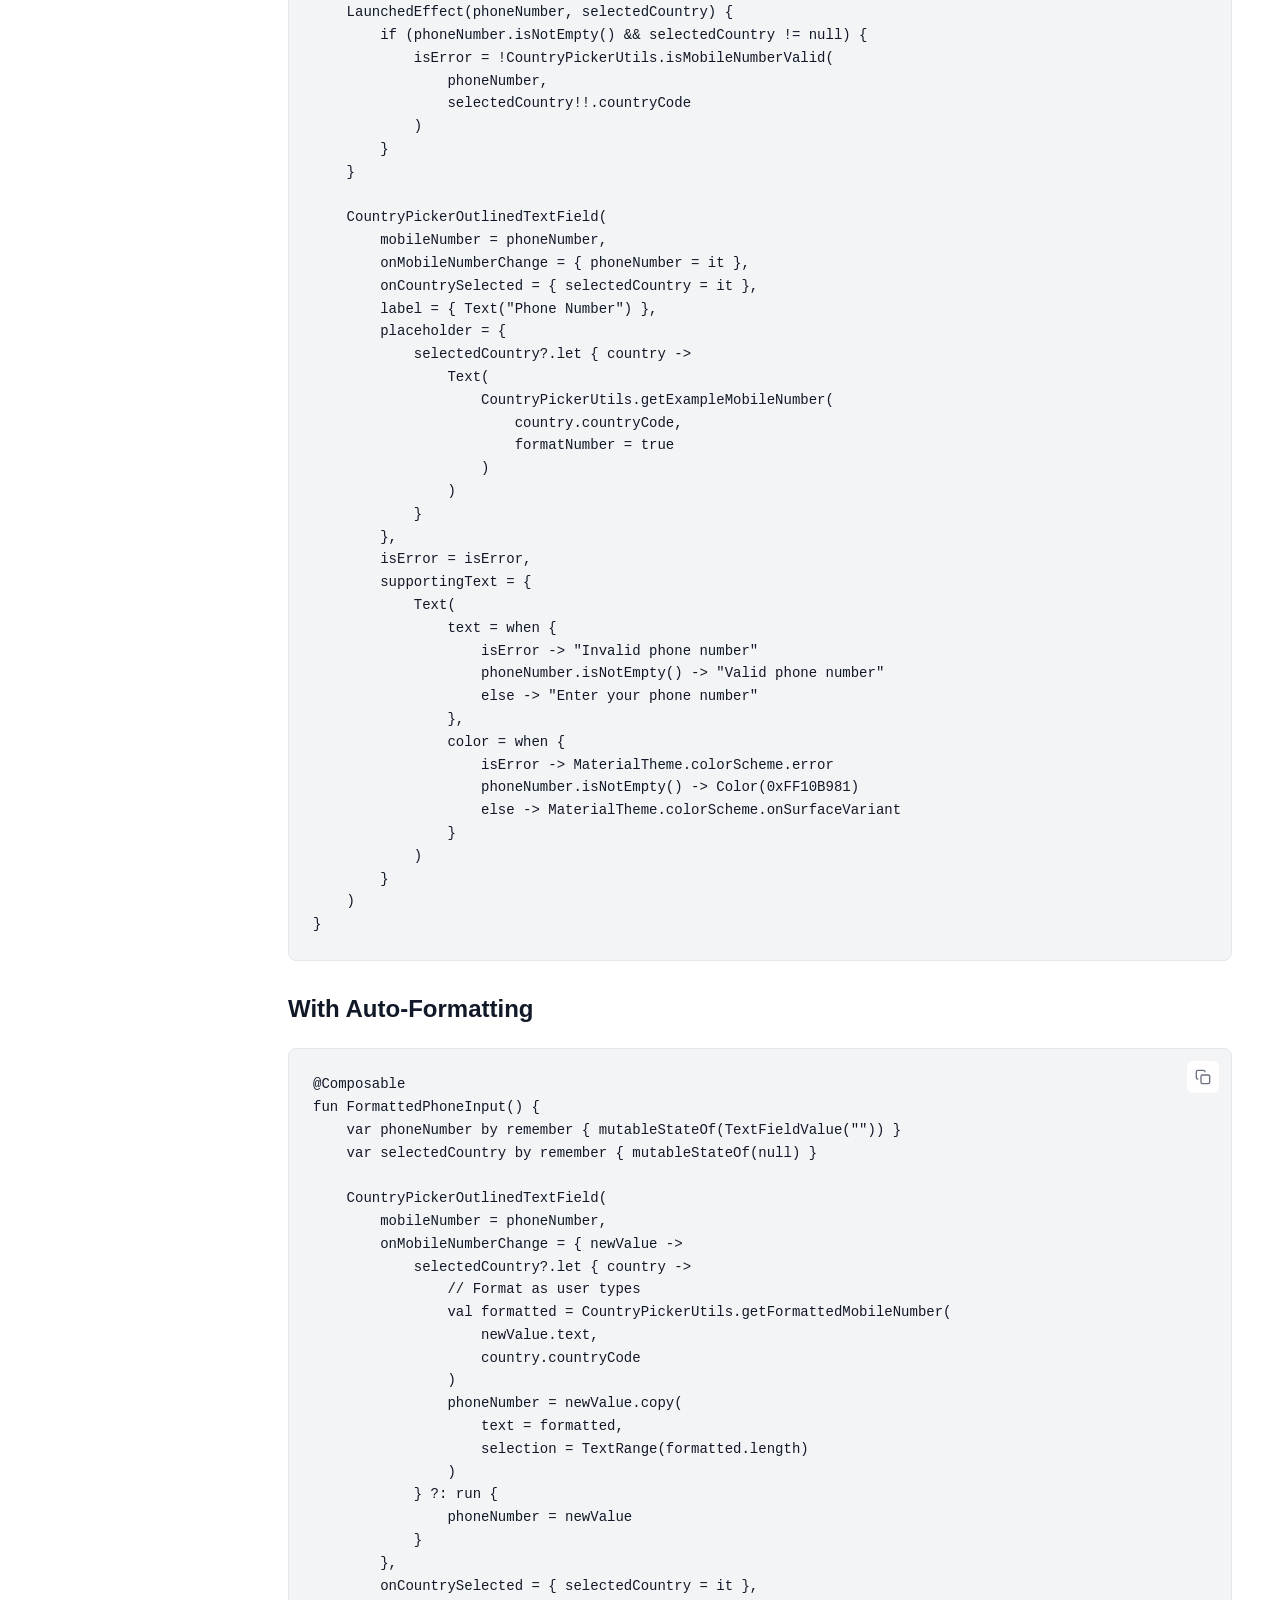
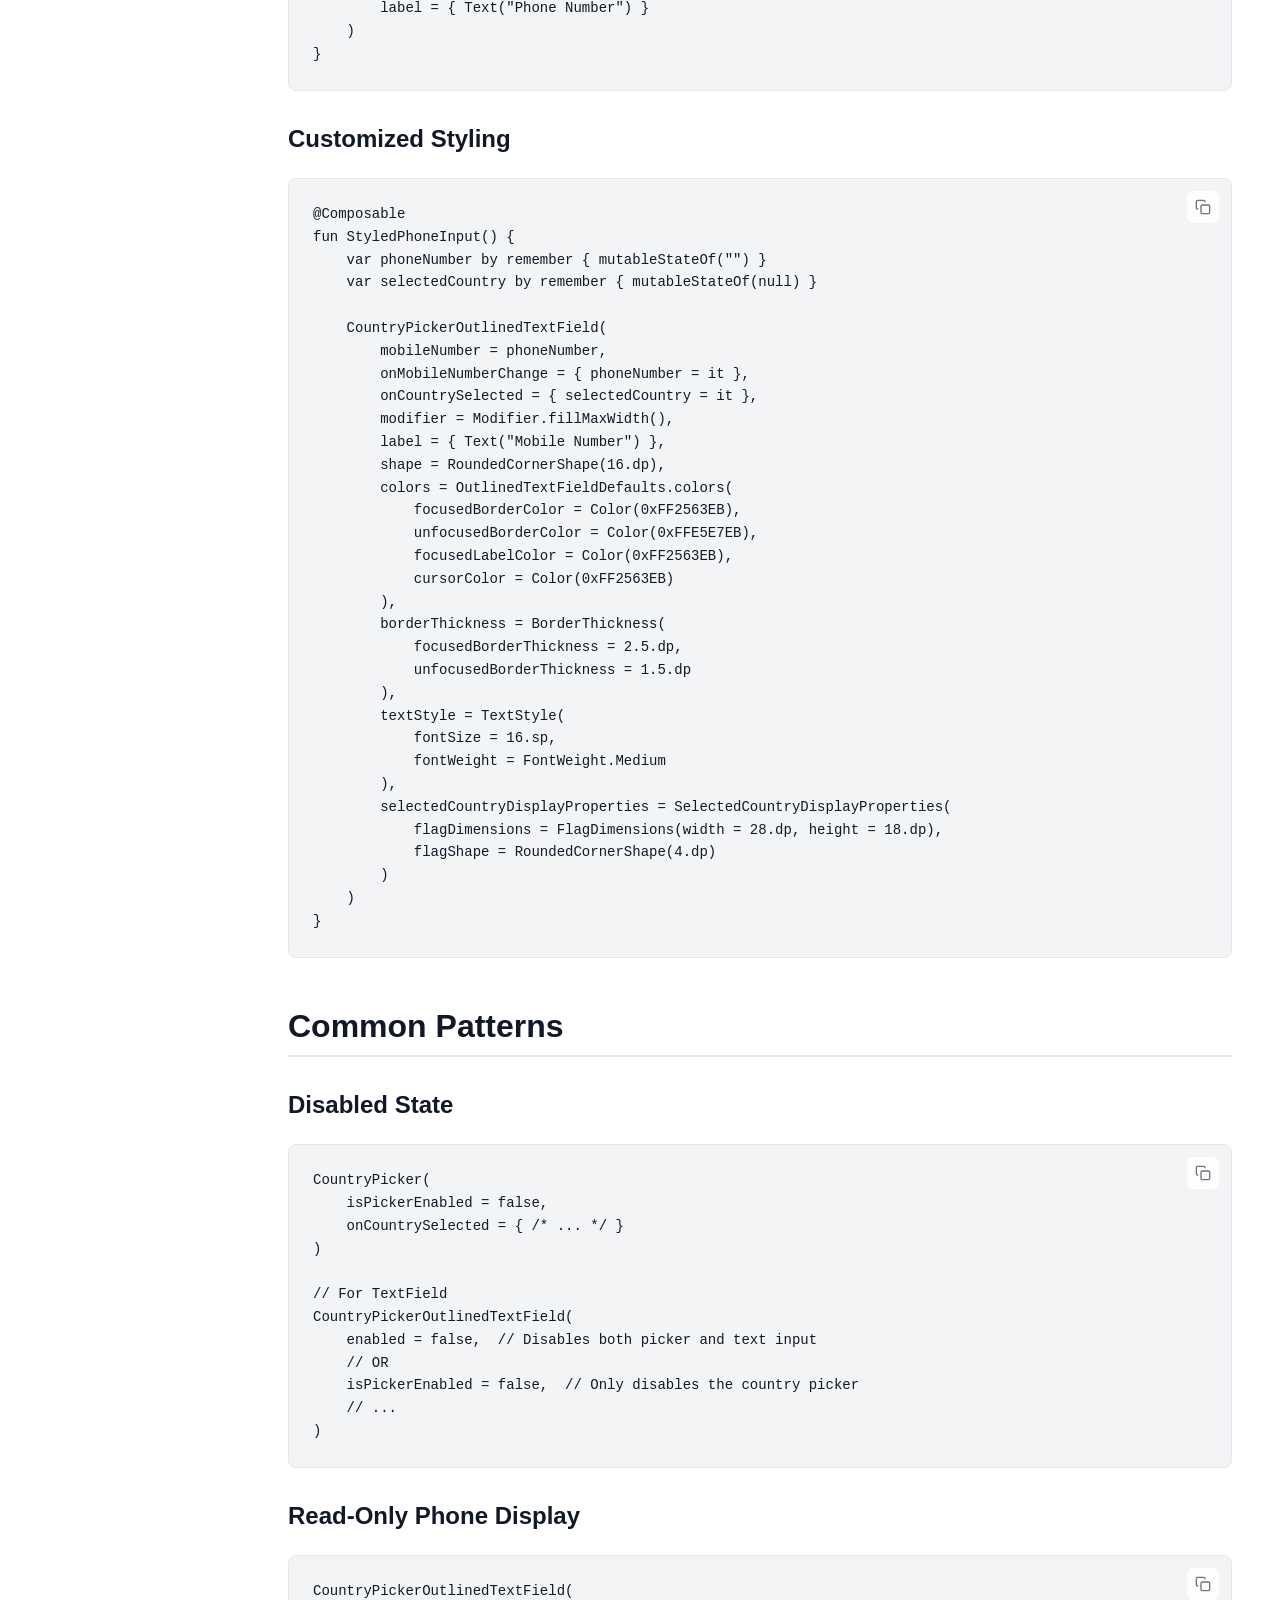
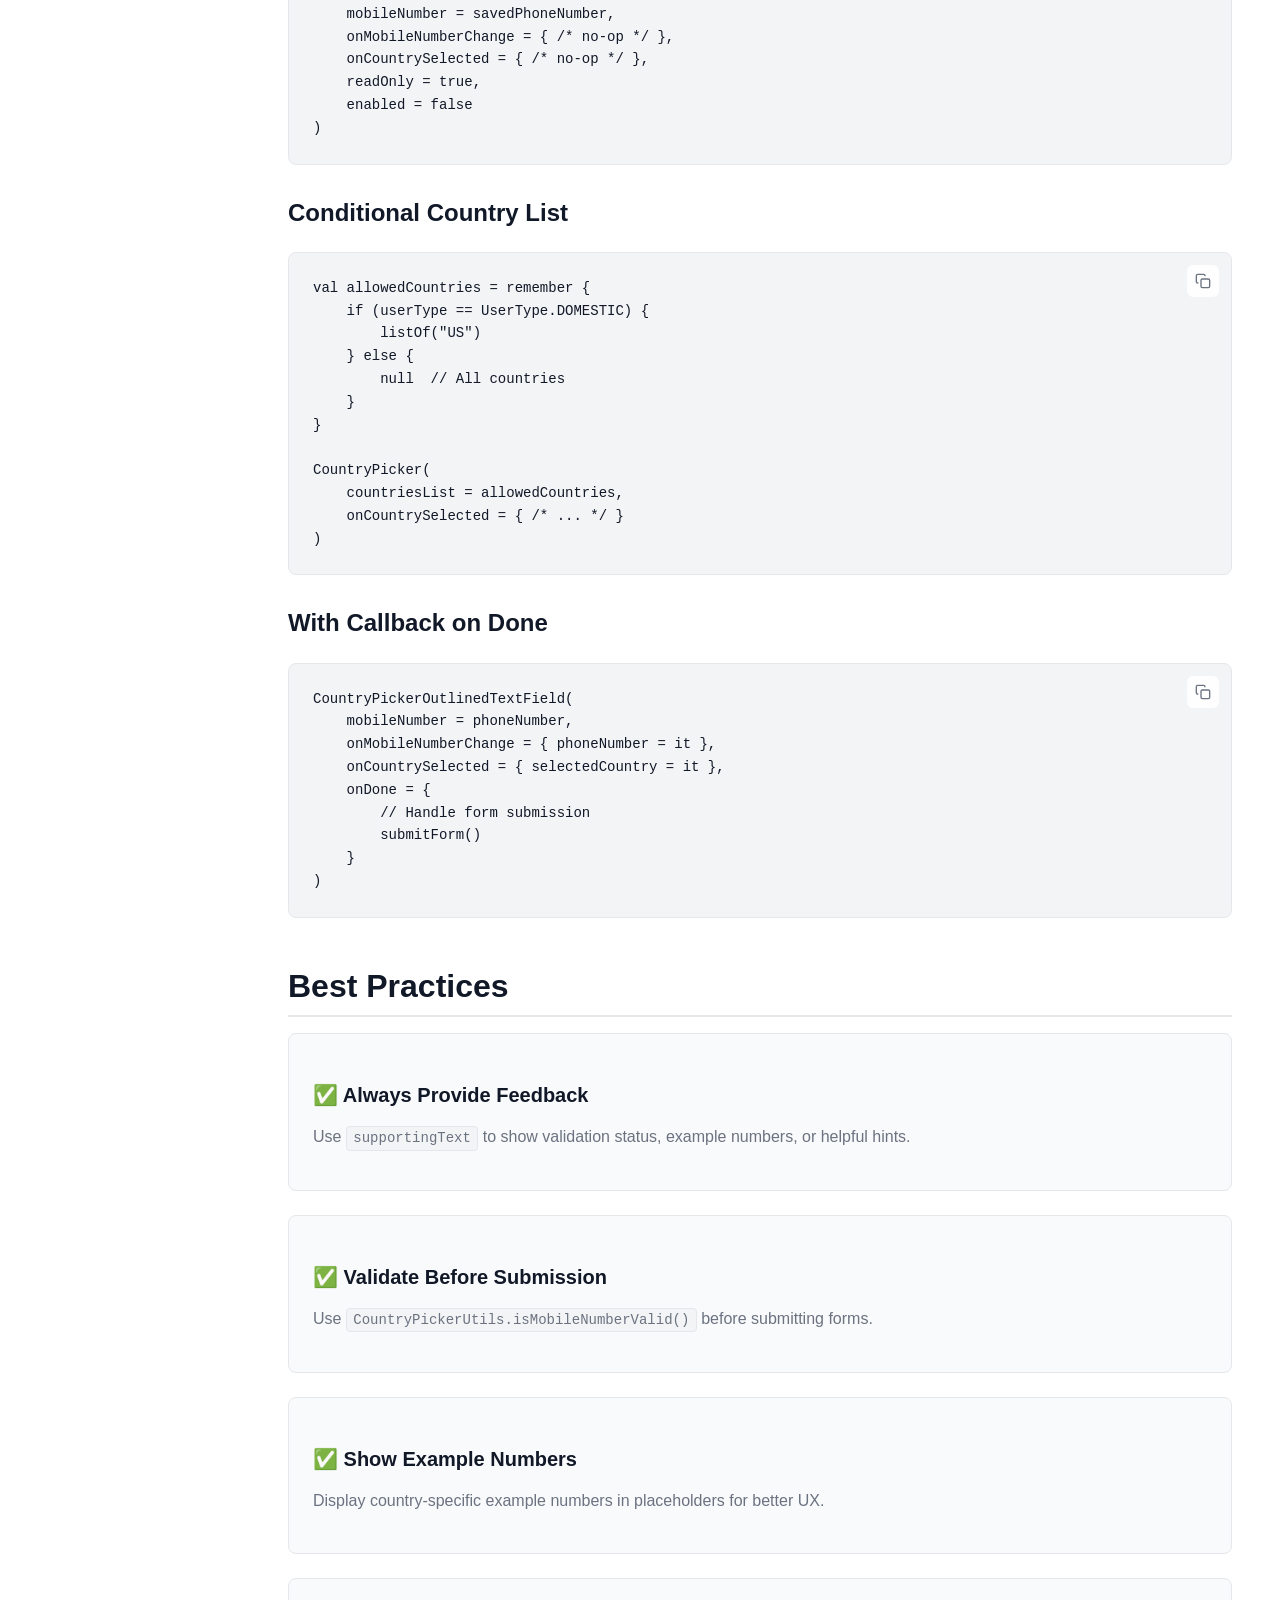
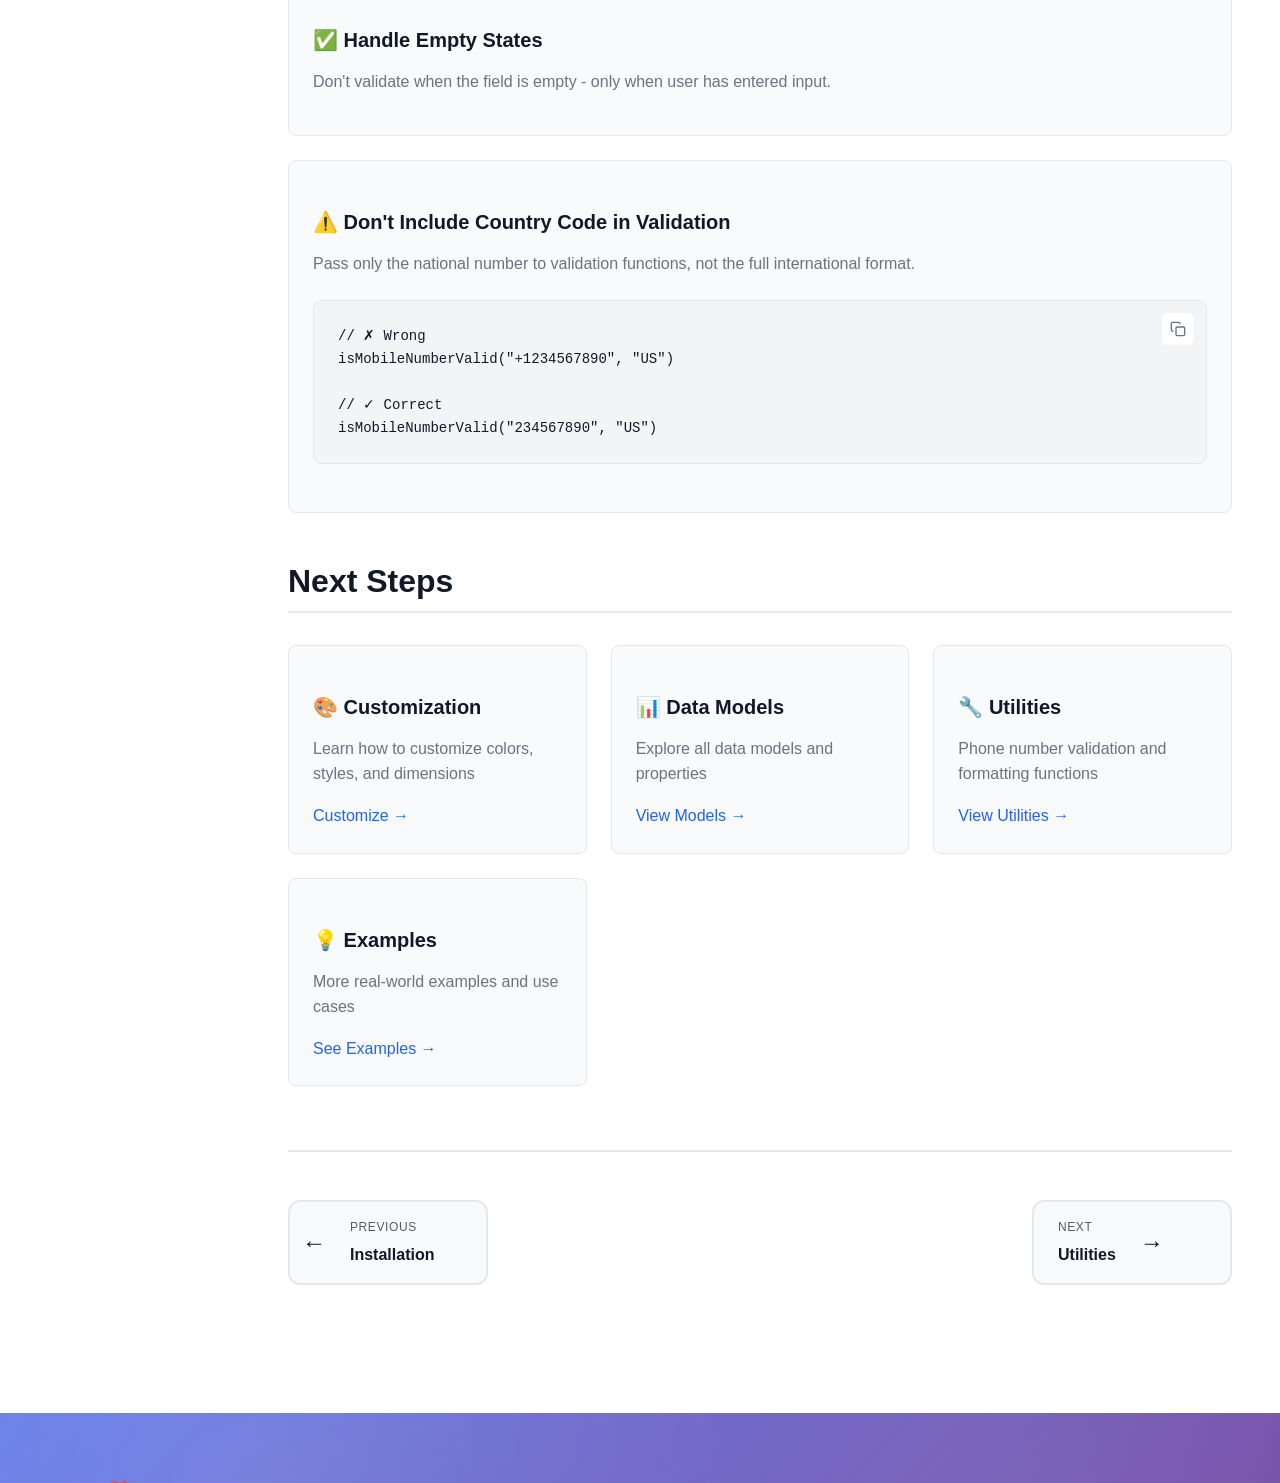
==== commit 63487abd: "docs: Updated header navigation links - Replaced local navigation links (Get Started, Components, Ex" ====
--- a/docs/components.html
+++ b/docs/components.html
@@ -16,10 +16,8 @@
                 <span>Country-Picker</span>
             </a>
             <nav class="header-nav">
-                <a href="getting-started.html">Get Started</a>
-                <a href="components.html">Components</a>
-                <a href="examples.html">Examples</a>
-                <a href="api-reference.html">API Reference</a>
+                <a href="https://github.com/arpitkatiyar1999/Country-Picker#contributing" target="_blank">Contribute</a>
+                <a href="https://github.com/arpitkatiyar1999/Country-Picker/issues" target="_blank">Report Issues</a>
                 <button class="theme-toggle" id="themeToggle" aria-label="Toggle theme">
                     <span id="themeIcon">🌙</span>
                 </button>
--- a/docs/assets/css/style.css
+++ b/docs/assets/css/style.css
@@ -926,6 +926,66 @@
   }
 }
 
+/* Extra Small Devices (320px - 400px) */
+@media (max-width: 400px) {
+  .header-container {
+    padding: 0.75rem;
+  }
+
+  .main-content {
+    padding: 1rem 0.5rem;
+  }
+
+  h2 {
+    font-size: 1.25rem;
+    word-break: break-word;
+  }
+
+  h3 {
+    font-size: 1.125rem;
+    word-break: break-word;
+  }
+
+  /* Table fixes for 320px */
+  table {
+    font-size: 0.75rem;
+    display: block;
+    overflow-x: auto;
+    -webkit-overflow-scrolling: touch;
+    width: 100%;
+  }
+
+  thead, tbody, tr {
+    display: table;
+    width: 100%;
+    table-layout: fixed;
+  }
+
+  th, td {
+    padding: 0.5rem;
+    word-wrap: break-word;
+  }
+
+  th {
+    white-space: nowrap;
+  }
+
+  td code {
+    font-size: 0.7rem;
+    padding: 0.1rem 0.3rem;
+  }
+
+  pre {
+    padding: 0.75rem;
+    font-size: 0.75rem;
+  }
+
+  code {
+    font-size: 0.75rem;
+    word-break: break-all;
+  }
+}
+
 /* ==================
    Utilities
    ================== */
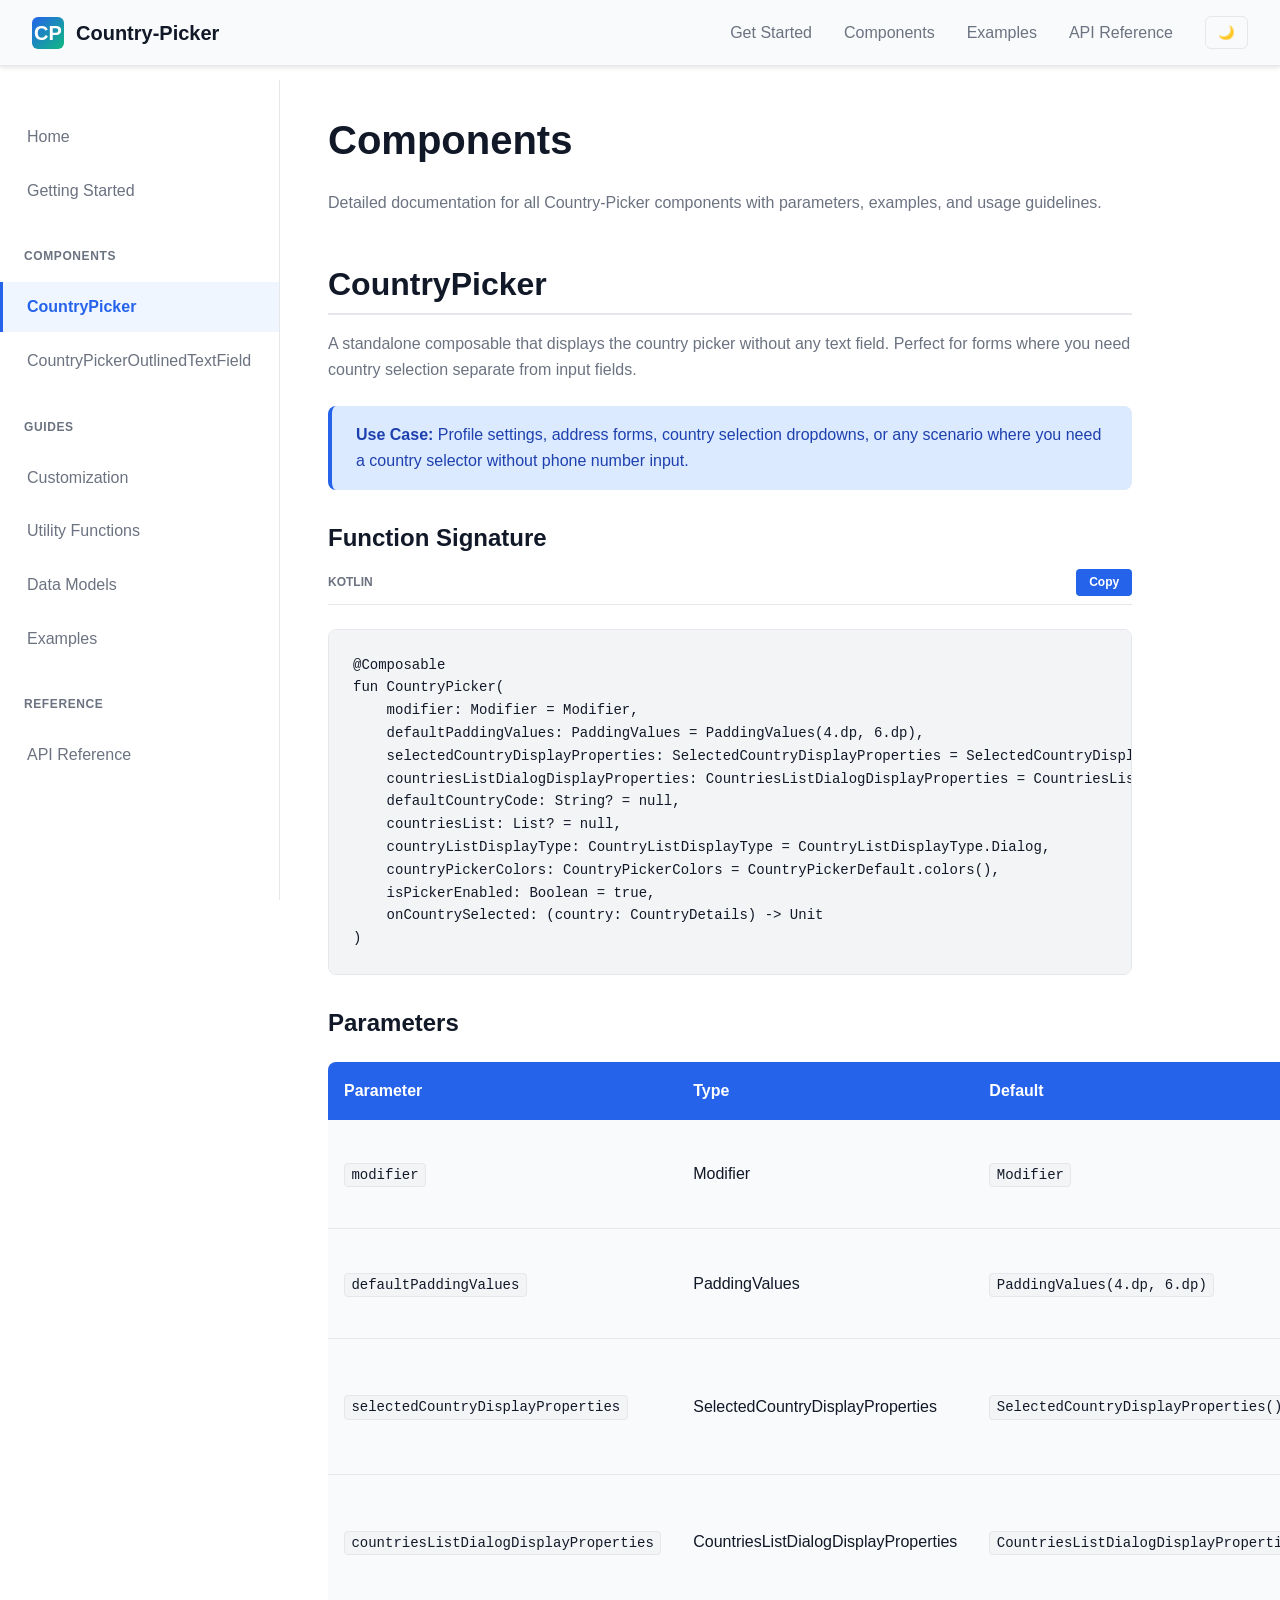
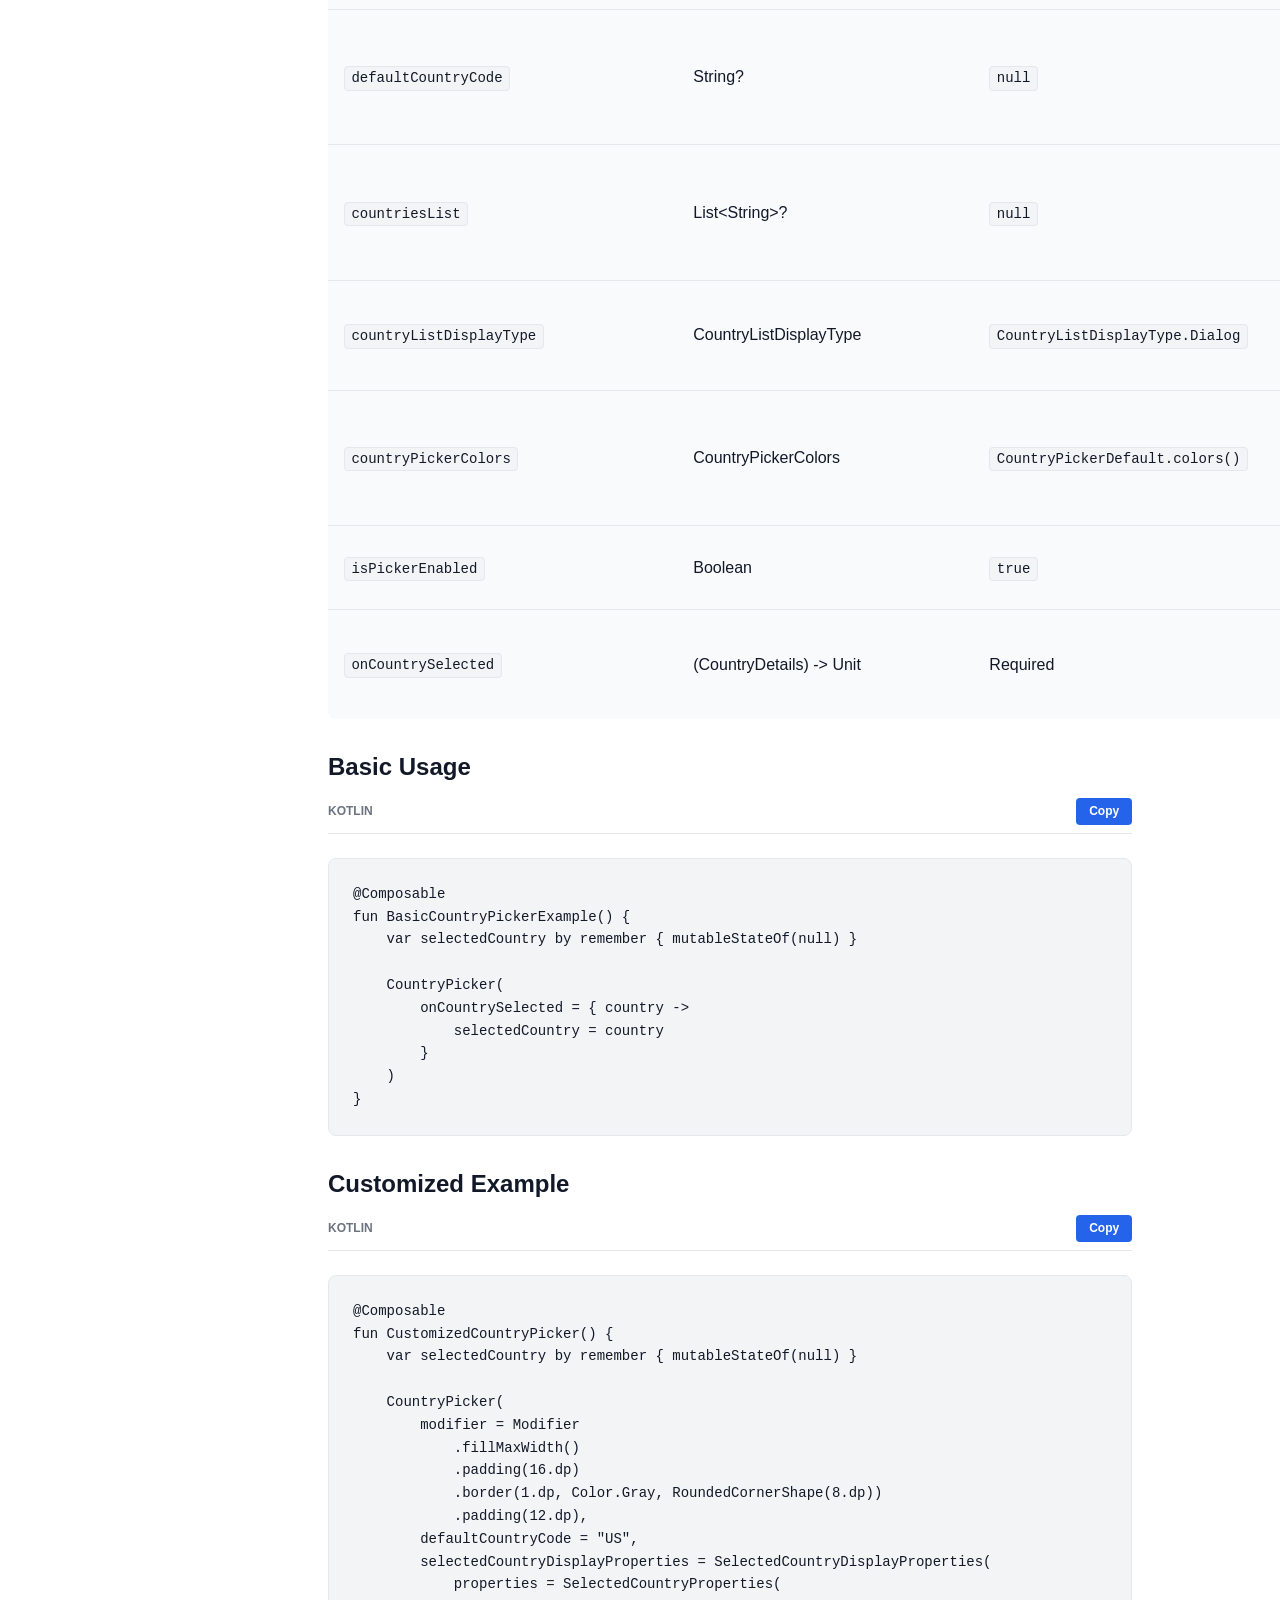
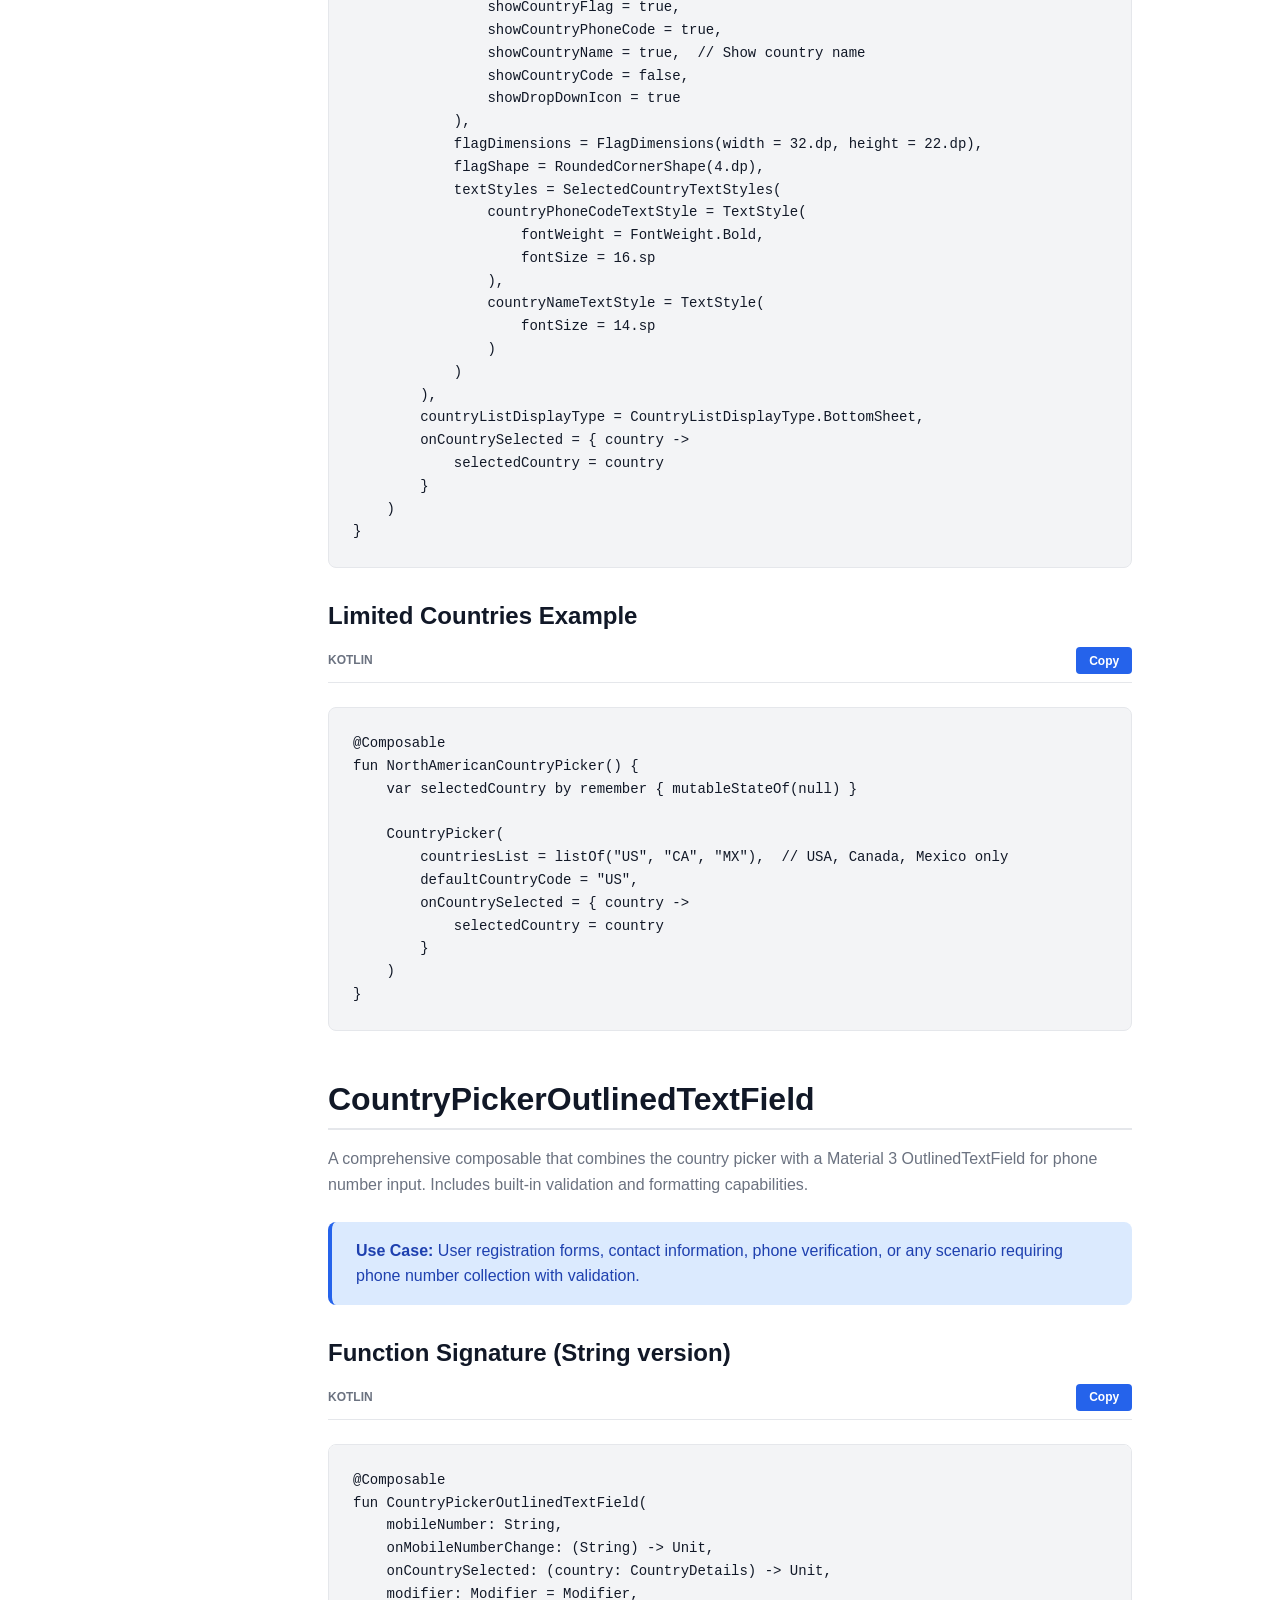
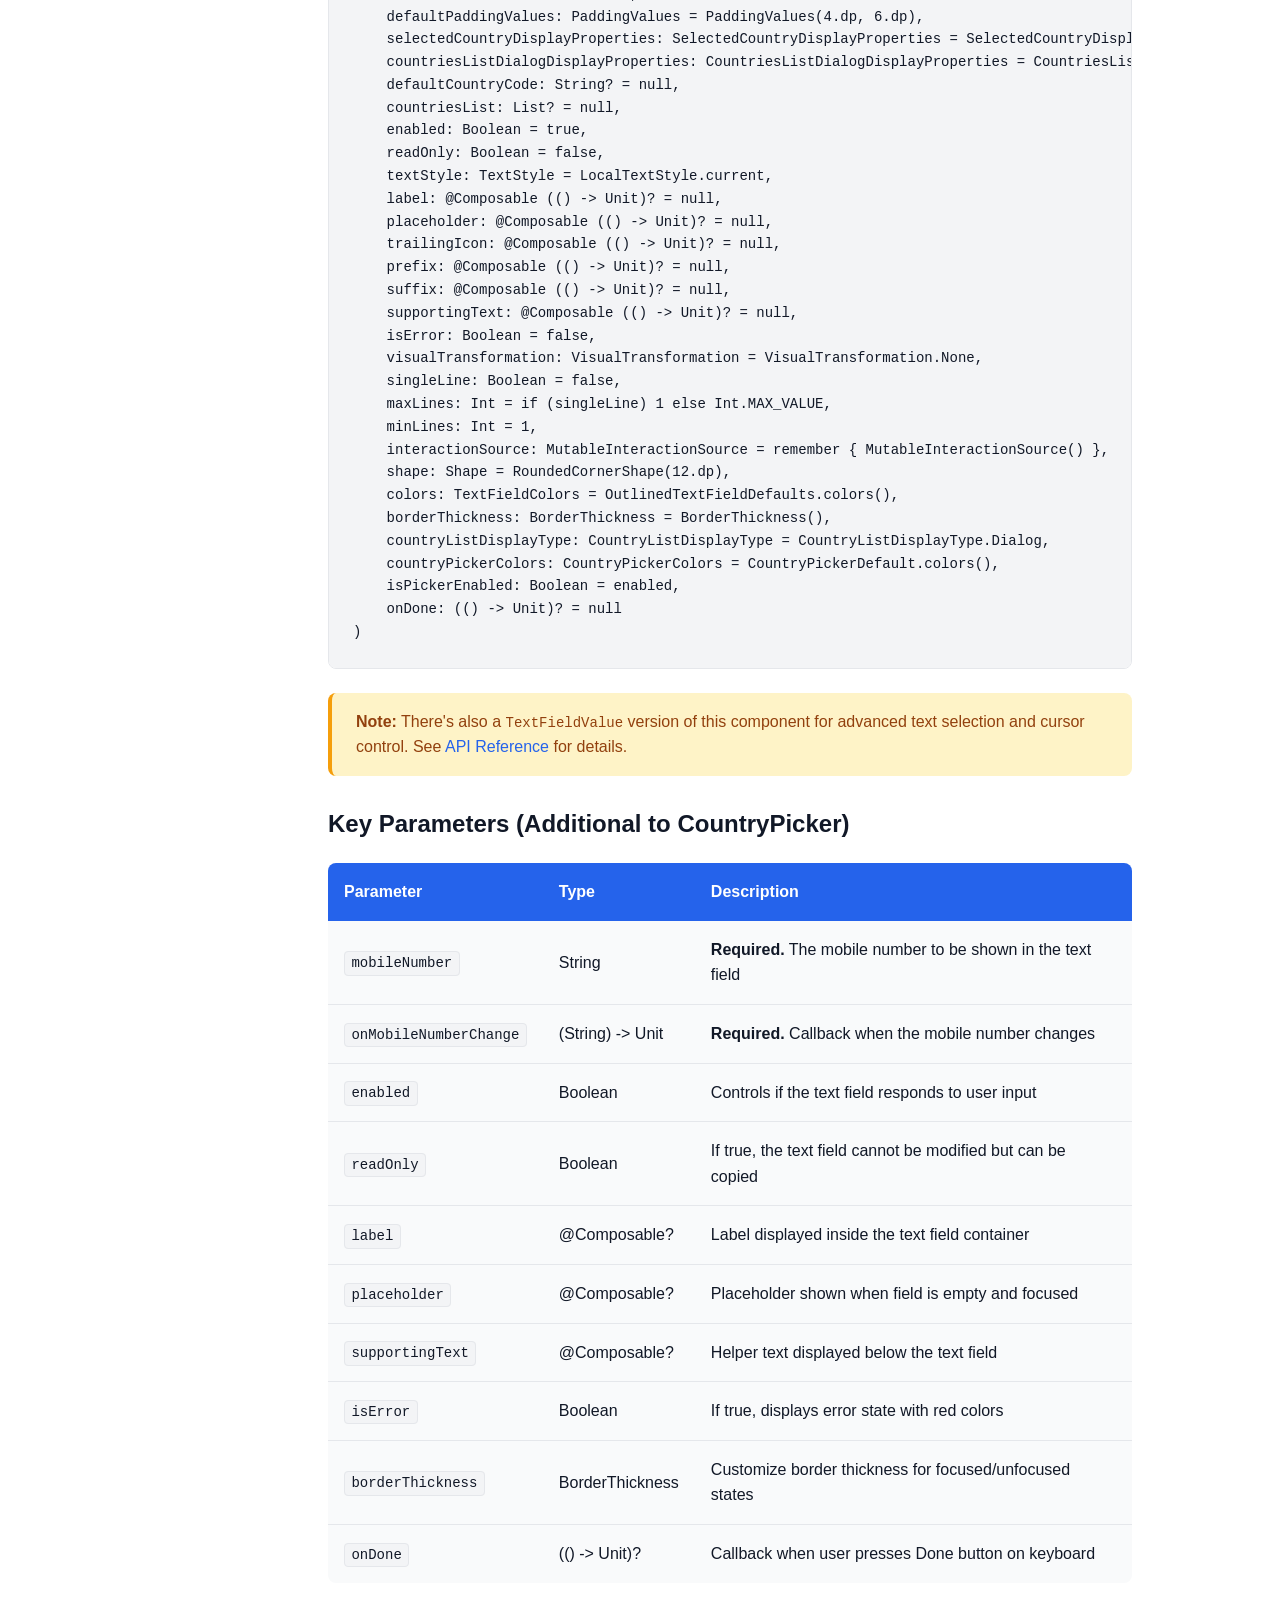
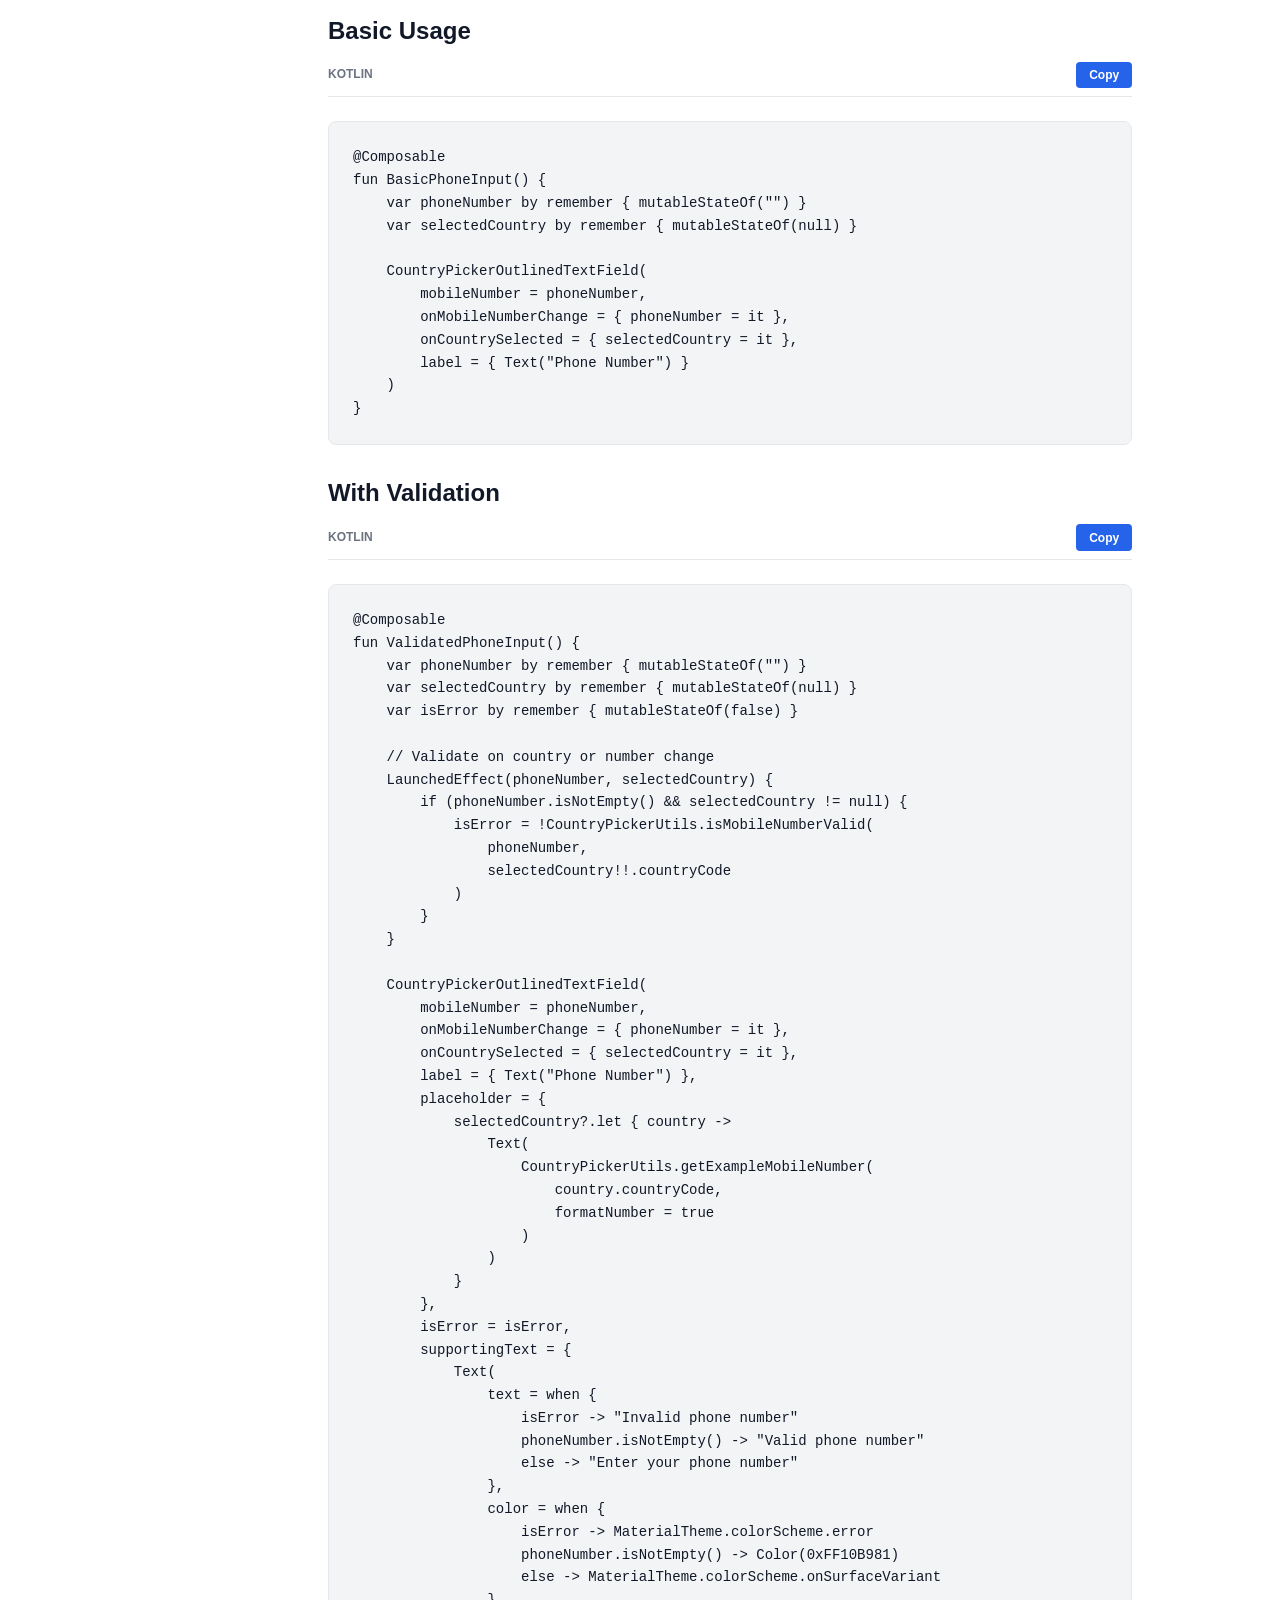
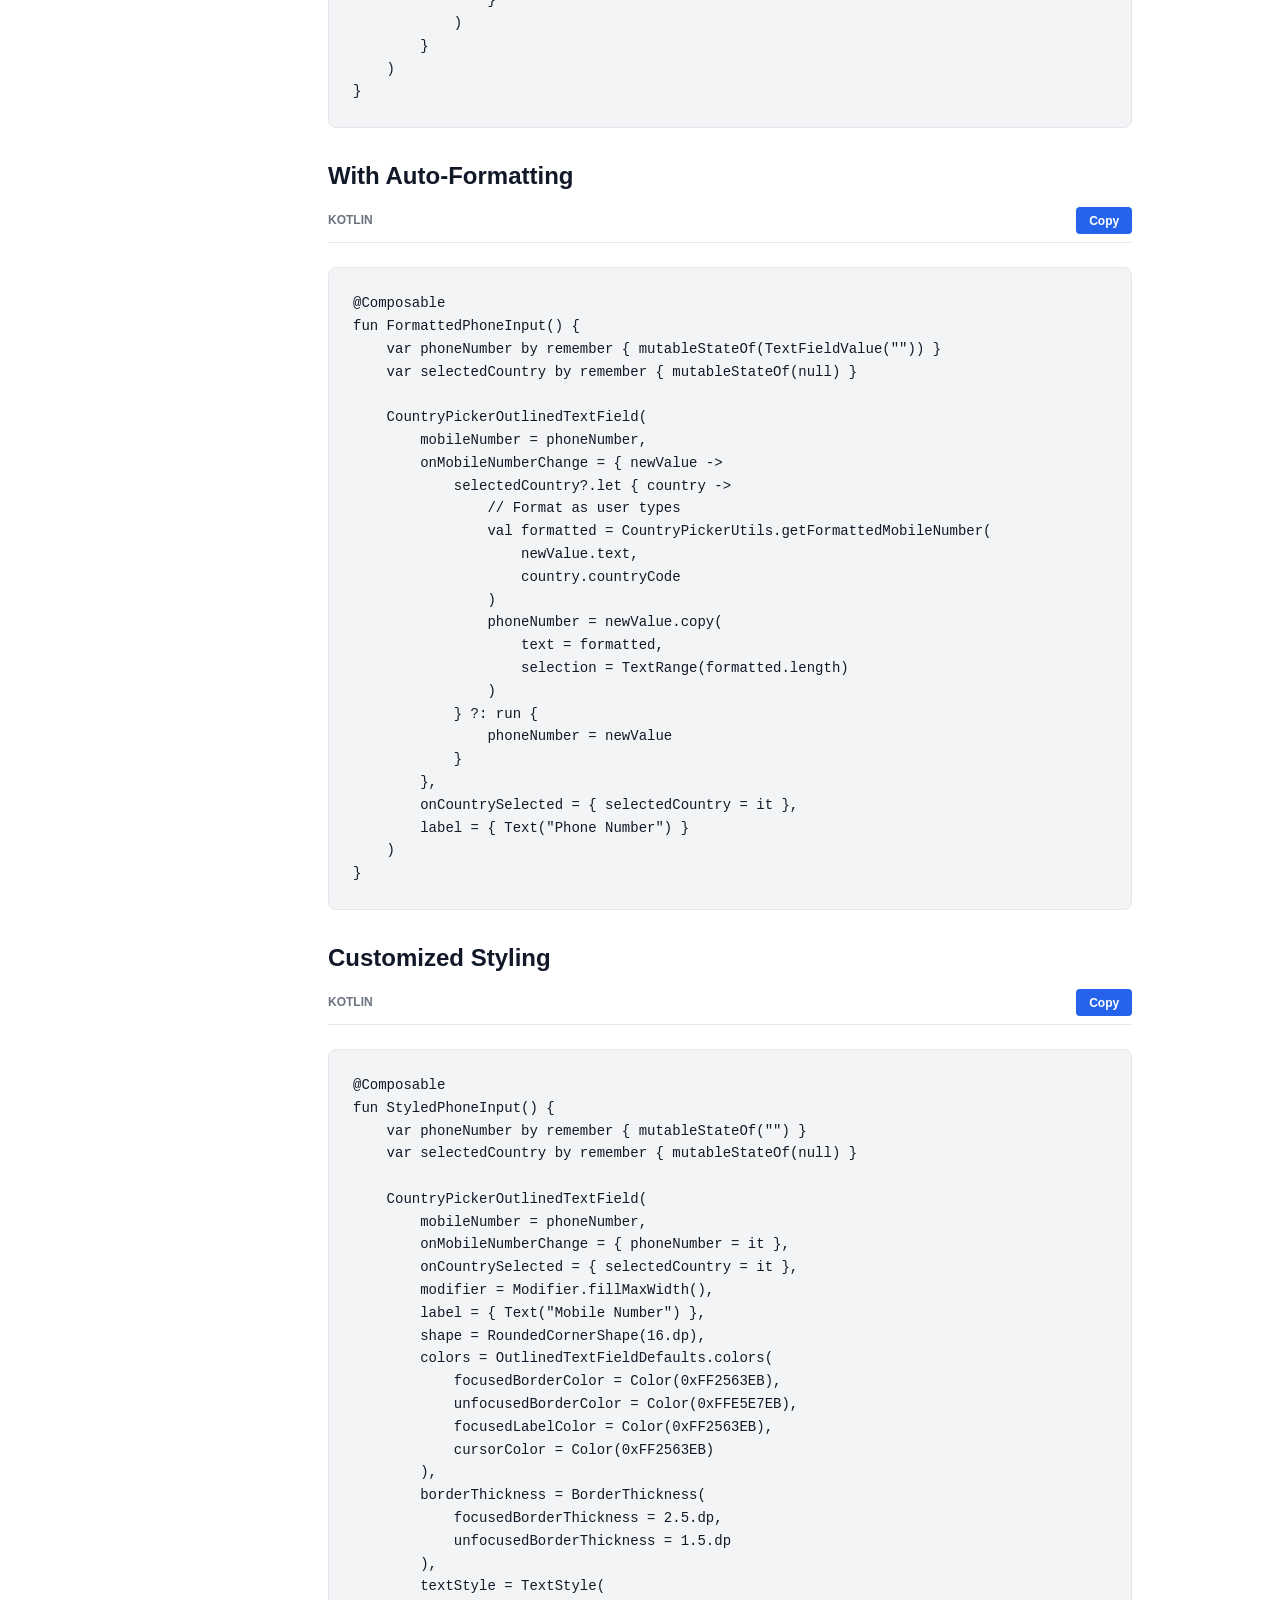
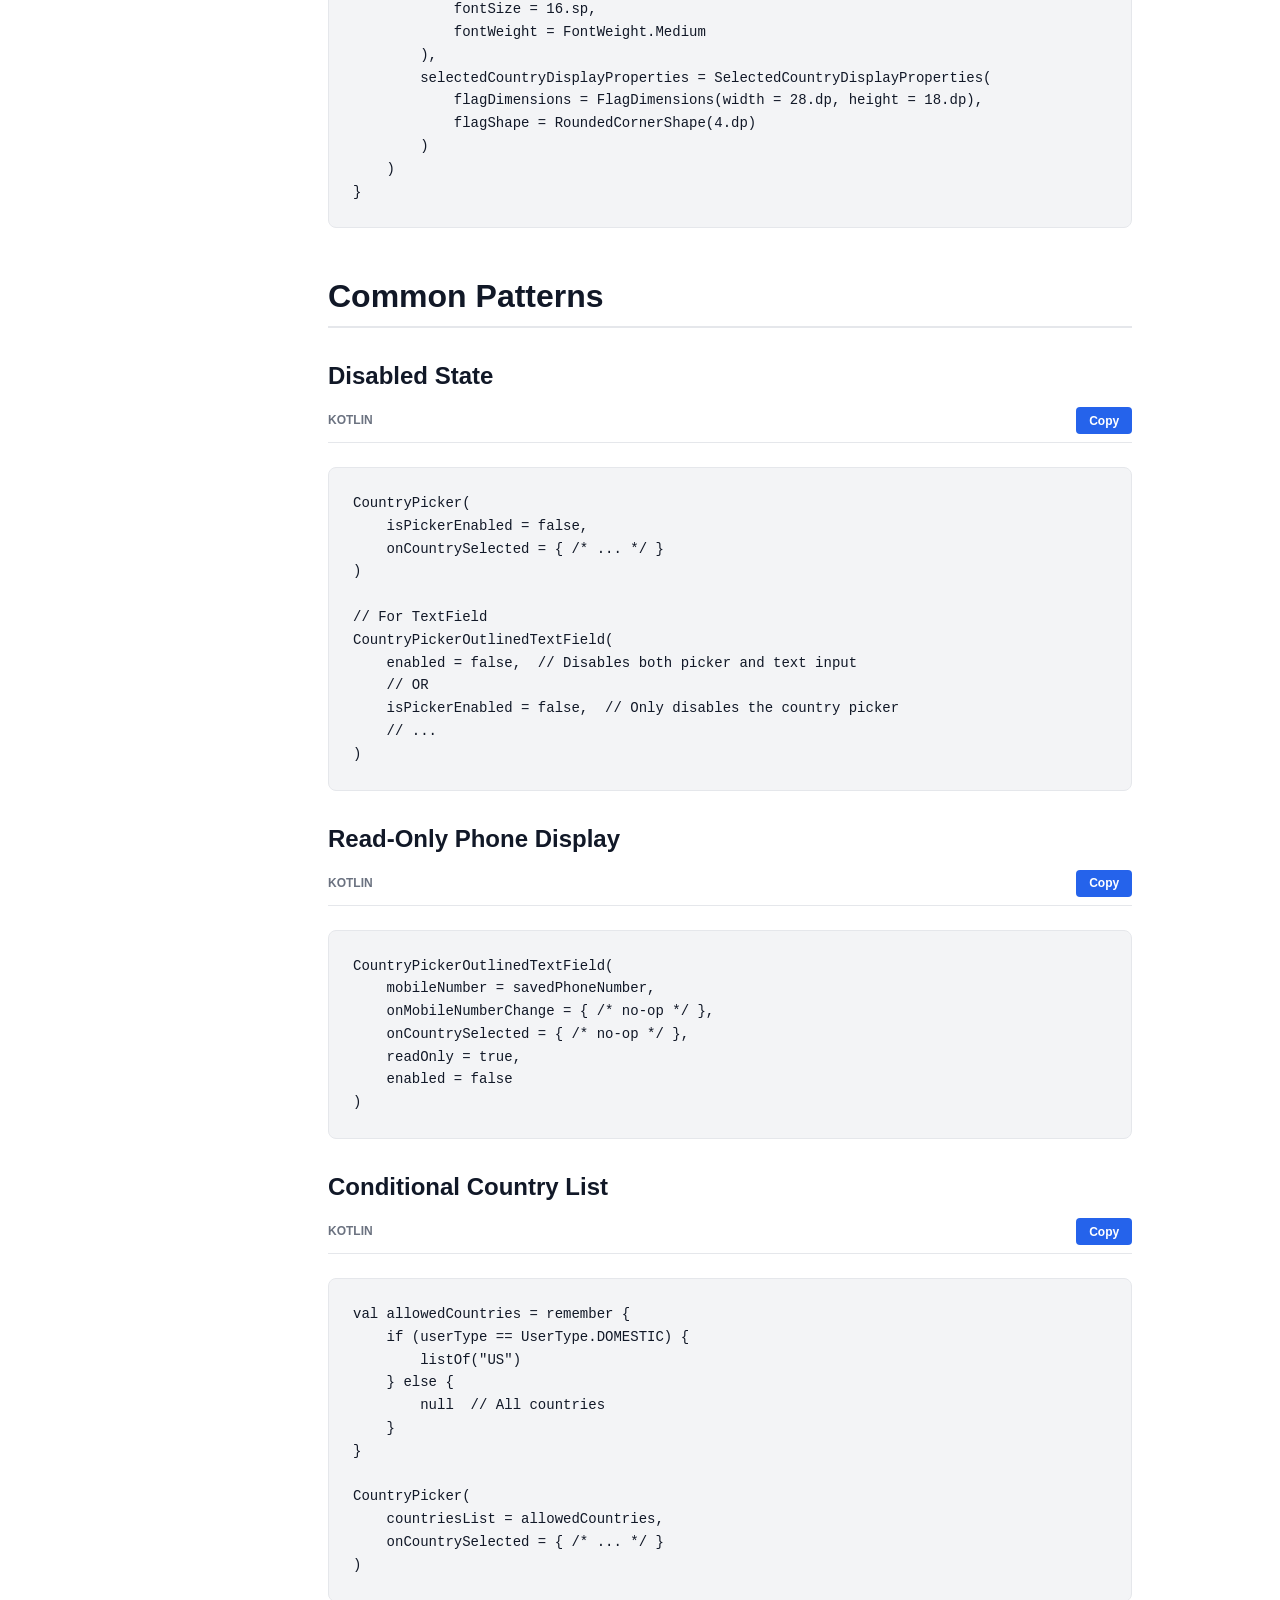
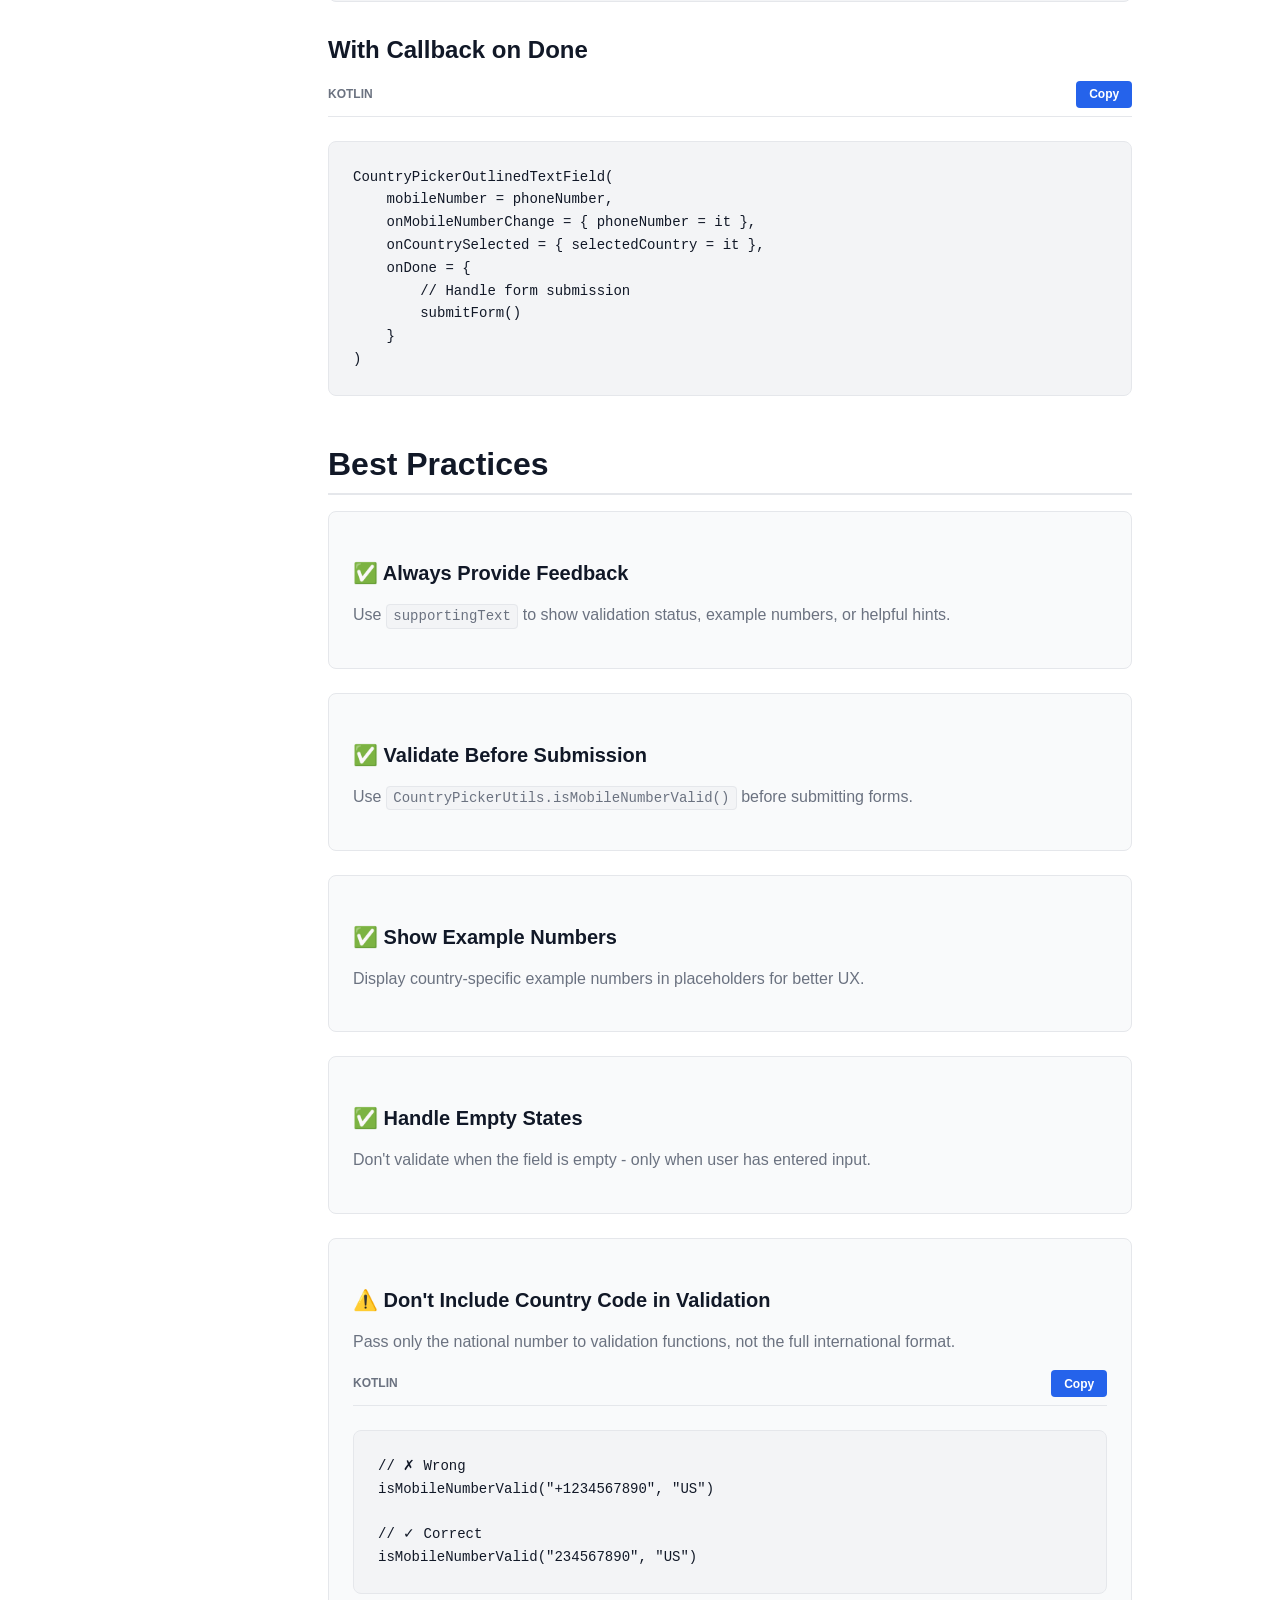
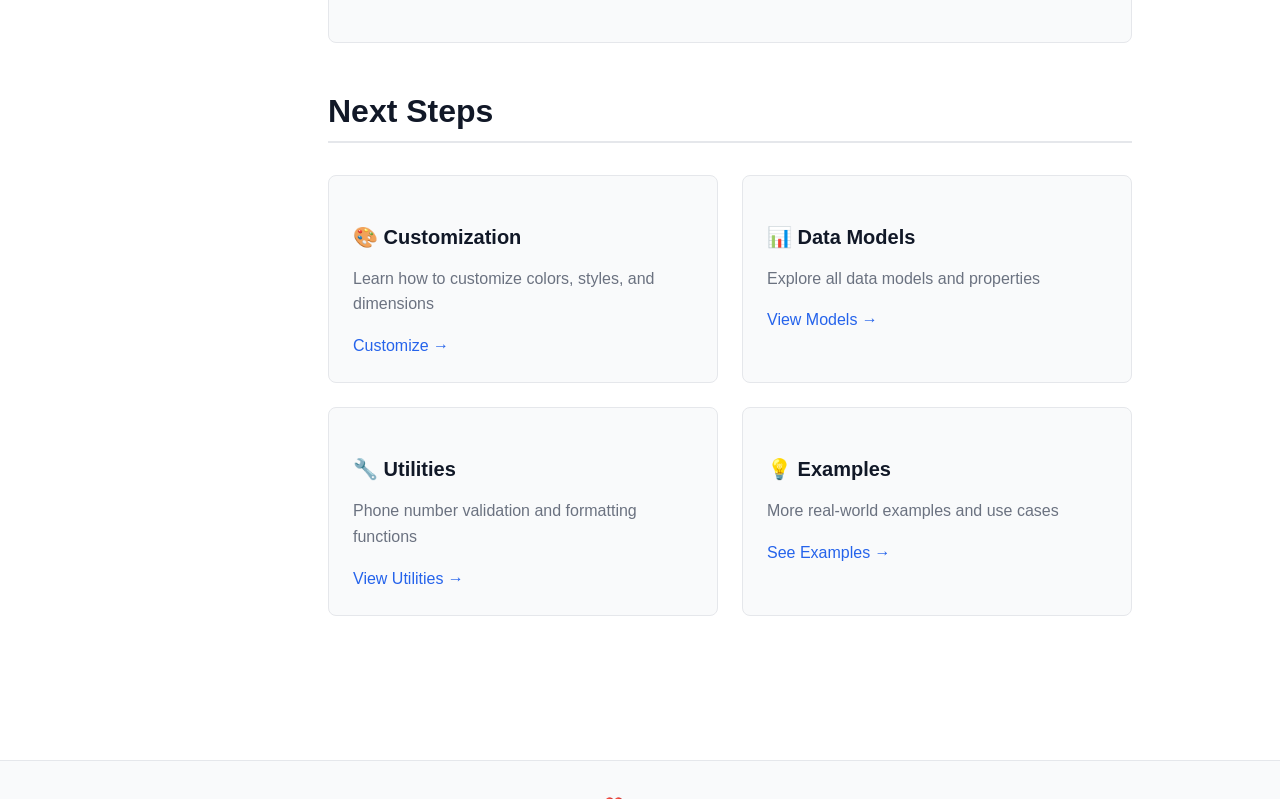
==== commit b6269549: "Merge pull request #27 from arpitkatiyar1999/v3.0.0 V3.0.0" ====
--- a/docs/components.html
+++ b/docs/components.html
@@ -16,8 +16,10 @@
                 <span>Country-Picker</span>
             </a>
             <nav class="header-nav">
-                <a href="https://github.com/arpitkatiyar1999/Country-Picker#contributing" target="_blank">Contribute</a>
-                <a href="https://github.com/arpitkatiyar1999/Country-Picker/issues" target="_blank">Report Issues</a>
+                <a href="getting-started.html">Get Started</a>
+                <a href="components.html">Components</a>
+                <a href="examples.html">Examples</a>
+                <a href="api-reference.html">API Reference</a>
                 <button class="theme-toggle" id="themeToggle" aria-label="Toggle theme">
                     <span id="themeIcon">🌙</span>
                 </button>
@@ -33,19 +35,33 @@
         <!-- Sidebar Navigation -->
         <aside class="sidebar" id="sidebar">
             <nav>
-                <div class="nav-section-title">On This Page</div>
                 <ul>
-                    <li><a href="#countrypicker">CountryPicker</a></li>
-                    <li><a href="#textfield">CountryPickerOutlinedTextField</a></li>
-                    <li><a href="#common-patterns">Common Patterns</a></li>
-                    <li><a href="#best-practices">Best Practices</a></li>
+                    <li><a href="index.html">Home</a></li>
+                    <li><a href="getting-started.html">Getting Started</a></li>
                 </ul>
 
                 <div class="nav-section">
-                    <div class="nav-section-title">Navigation</div>
+                    <div class="nav-section-title">Components</div>
                     <ul>
-                        <li><a href="installation.html">← Installation</a></li>
-                        <li><a href="utilities.html">Utilities →</a></li>
+                        <li><a href="#countrypicker">CountryPicker</a></li>
+                        <li><a href="#textfield">CountryPickerOutlinedTextField</a></li>
+                    </ul>
+                </div>
+
+                <div class="nav-section">
+                    <div class="nav-section-title">Guides</div>
+                    <ul>
+                        <li><a href="customization.html">Customization</a></li>
+                        <li><a href="utilities.html">Utility Functions</a></li>
+                        <li><a href="models.html">Data Models</a></li>
+                        <li><a href="examples.html">Examples</a></li>
+                    </ul>
+                </div>
+
+                <div class="nav-section">
+                    <div class="nav-section-title">Reference</div>
+                    <ul>
+                        <li><a href="api-reference.html">API Reference</a></li>
                     </ul>
                 </div>
             </nav>
@@ -66,26 +82,9 @@
                     Perfect for forms where you need country selection separate from input fields.
                 </p>
 
-                <h3>Visual Preview</h3>
-                <div class="screenshot-grid">
-                    <div class="screenshot-grid-item">
-                        <img src="assets/images/screenshots/country-picker-default.png"
-                             alt="CountryPicker Default View"
-                             onerror="this.parentElement.innerHTML='<div class=\'img-placeholder\'>Screenshot: CountryPicker Default View<br><small>Add country-picker-default.png</small></div>'">
-                        <p>Default View</p>
-                    </div>
-                    <div class="screenshot-grid-item">
-                        <img src="assets/images/screenshots/country-picker-dialog.png"
-                             alt="CountryPicker Dialog Mode"
-                             onerror="this.parentElement.innerHTML='<div class=\'img-placeholder\'>Screenshot: Dialog Mode<br><small>Add country-picker-dialog.png</small></div>'">
-                        <p>Dialog Mode</p>
-                    </div>
-                    <div class="screenshot-grid-item">
-                        <img src="assets/images/screenshots/country-picker-bottomsheet.png"
-                             alt="CountryPicker BottomSheet Mode"
-                             onerror="this.parentElement.innerHTML='<div class=\'img-placeholder\'>Screenshot: BottomSheet Mode<br><small>Add country-picker-bottomsheet.png</small></div>'">
-                        <p>BottomSheet Mode</p>
-                    </div>
+                <div class="alert alert-info">
+                    <strong>Use Case:</strong> Profile settings, address forms, country selection dropdowns,
+                    or any scenario where you need a country selector without phone number input.
                 </div>
 
                 <h3>Function Signature</h3>
@@ -251,26 +250,9 @@
                     for phone number input. Includes built-in validation and formatting capabilities.
                 </p>
 
-                <h3>Visual Preview</h3>
-                <div class="screenshot-grid">
-                    <div class="screenshot-grid-item">
-                        <img src="assets/images/screenshots/textfield-empty.png"
-                             alt="Empty TextField with Placeholder"
-                             onerror="this.parentElement.innerHTML='<div class=\'img-placeholder\'>Screenshot: Empty TextField<br><small>Add textfield-empty.png</small></div>'">
-                        <p>Empty State with Placeholder</p>
-                    </div>
-                    <div class="screenshot-grid-item">
-                        <img src="assets/images/screenshots/textfield-valid.png"
-                             alt="Valid Phone Number"
-                             onerror="this.parentElement.innerHTML='<div class=\'img-placeholder\'>Screenshot: Valid Phone Number<br><small>Add textfield-valid.png</small></div>'">
-                        <p>Valid Phone Number</p>
-                    </div>
-                    <div class="screenshot-grid-item">
-                        <img src="assets/images/screenshots/textfield-invalid.png"
-                             alt="Invalid Phone Number Error State"
-                             onerror="this.parentElement.innerHTML='<div class=\'img-placeholder\'>Screenshot: Invalid Phone Number<br><small>Add textfield-invalid.png</small></div>'">
-                        <p>Invalid Phone Number (Error)</p>
-                    </div>
+                <div class="alert alert-info">
+                    <strong>Use Case:</strong> User registration forms, contact information, phone verification,
+                    or any scenario requiring phone number collection with validation.
                 </div>
 
                 <h3>Function Signature (String version)</h3>
@@ -505,7 +487,7 @@
             </section>
 
             <!-- Common Patterns -->
-            <section id="common-patterns">
+            <section>
                 <h2>Common Patterns</h2>
 
                 <h3>Disabled State</h3>
@@ -558,7 +540,7 @@
             </section>
 
             <!-- Best Practices -->
-            <section id="best-practices">
+            <section>
                 <h2>Best Practices</h2>
 
                 <div class="card">
@@ -631,24 +613,6 @@
                     </div>
                 </div>
             </section>
-
-            <!-- Page Navigation -->
-            <nav class="page-navigation">
-                <a href="installation.html" class="nav-button nav-button-prev">
-                    <span class="nav-icon">←</span>
-                    <div class="nav-button-content">
-                        <span class="nav-button-label">Previous</span>
-                        <span class="nav-button-title">Installation</span>
-                    </div>
-                </a>
-                <a href="utilities.html" class="nav-button nav-button-next">
-                    <div class="nav-button-content">
-                        <span class="nav-button-label">Next</span>
-                        <span class="nav-button-title">Utilities</span>
-                    </div>
-                    <span class="nav-icon">→</span>
-                </a>
-            </nav>
         </main>
     </div>
 
--- a/docs/assets/css/style.css
+++ b/docs/assets/css/style.css
@@ -74,6 +74,8 @@
 }
 
 .header-container {
+  max-width: 1400px;
+  margin: 0 auto;
   padding: 1rem 2rem;
   display: flex;
   justify-content: space-between;
@@ -149,20 +151,22 @@
 
 .container {
   display: flex;
+  max-width: 1400px;
+  margin: 0 auto;
   min-height: calc(100vh - 80px);
 }
 
 /* Sidebar */
 .sidebar {
-  width: 240px;
+  width: 280px;
   background-color: var(--sidebar-bg);
   border-right: 1px solid var(--border-color);
   padding: 2rem 0;
   position: sticky;
   top: 80px;
-  align-self: flex-start;
+  height: calc(100vh - 80px);
+  overflow-y: auto;
   transition: transform 0.3s ease;
-  flex-shrink: 0;
 }
 
 .sidebar::-webkit-scrollbar {
@@ -189,9 +193,6 @@
   text-decoration: none;
   transition: all 0.2s;
   border-left: 3px solid transparent;
-  white-space: nowrap;
-  overflow: hidden;
-  text-overflow: ellipsis;
 }
 
 .sidebar nav a:hover {
@@ -208,10 +209,6 @@
 
 .nav-section {
   margin-top: 1.5rem;
-}
-
-.nav-section:last-child {
-  margin-bottom: 1.5rem;
 }
 
 .nav-section-title {
@@ -228,9 +225,7 @@
 .main-content {
   flex: 1;
   padding: 3rem;
-  max-width: 100%;
-  min-width: 0;
-  overflow-x: hidden;
+  max-width: 900px;
 }
 
 /* ==================
@@ -479,53 +474,6 @@
   background-color: var(--secondary-color);
 }
 
-/* Copy Button Icon (inside code blocks) */
-.copy-btn-icon {
-  position: absolute;
-  top: 0.75rem;
-  right: 0.75rem;
-  background-color: rgba(255, 255, 255, 0.9);
-  color: var(--text-secondary);
-  border: none;
-  padding: 0.5rem;
-  border-radius: 6px;
-  cursor: pointer;
-  display: flex;
-  align-items: center;
-  justify-content: center;
-  opacity: 1;
-  transition: all 0.2s;
-  z-index: 10;
-  backdrop-filter: blur(4px);
-}
-
-[data-theme="dark"] .copy-btn-icon {
-  background-color: rgba(31, 41, 55, 0.9);
-}
-
-pre {
-  position: relative;
-  overflow-x: auto;
-}
-
-.copy-btn-icon:hover {
-  background-color: rgba(0, 0, 0, 0.1);
-  color: var(--primary-color);
-  transform: scale(1.1);
-}
-
-[data-theme="dark"] .copy-btn-icon:hover {
-  background-color: rgba(255, 255, 255, 0.1);
-}
-
-.copy-btn-icon.copied {
-  color: var(--secondary-color);
-}
-
-.copy-btn-icon svg {
-  display: block;
-}
-
 /* Tables */
 table {
   width: 100%;
@@ -653,188 +601,17 @@
 
 /* Footer */
 footer {
-  background: linear-gradient(135deg, #667eea 0%, #764ba2 100%);
-  color: white;
-  padding: 4rem 2rem 2rem;
-  margin-top: 1rem;
-  position: relative;
-  overflow: hidden;
-}
-
-footer::before {
-  content: '';
-  position: absolute;
-  top: 0;
-  left: 0;
-  right: 0;
-  bottom: 0;
-  background: radial-gradient(circle at 20% 50%, rgba(255, 255, 255, 0.1) 0%, transparent 50%),
-              radial-gradient(circle at 80% 80%, rgba(255, 255, 255, 0.08) 0%, transparent 50%);
-  pointer-events: none;
-}
-
-[data-theme="dark"] footer {
-  background: linear-gradient(135deg, #1e293b 0%, #0f172a 100%);
-}
-
-[data-theme="dark"] footer::before {
-  background: radial-gradient(circle at 20% 50%, rgba(96, 165, 250, 0.1) 0%, transparent 50%),
-              radial-gradient(circle at 80% 80%, rgba(52, 211, 153, 0.08) 0%, transparent 50%);
-}
-
-.footer-grid {
-  max-width: 1200px;
-  margin: 0 auto;
-  display: grid;
-  grid-template-columns: repeat(3, 1fr);
-  gap: 4rem;
-  margin-bottom: 3rem;
-  position: relative;
-  z-index: 1;
-}
-
-.footer-column {
-  display: flex;
-  flex-direction: column;
-  gap: 1rem;
-}
-
-.footer-branding {
-  display: flex;
-  flex-direction: column;
-  gap: 0.75rem;
-}
-
-.footer-logo {
-  display: flex;
-  align-items: center;
-  gap: 0.75rem;
-  font-size: 1.5rem;
-  font-weight: 700;
-  color: white;
-  text-decoration: none;
-}
-
-.footer-logo-icon {
-  width: 48px;
-  height: 48px;
-  background: linear-gradient(135deg, #60a5fa, #34d399);
-  border-radius: 12px;
-  display: flex;
-  align-items: center;
-  justify-content: center;
-  color: white;
-  font-weight: bold;
-  font-size: 1.25rem;
-  box-shadow: 0 8px 16px rgba(0, 0, 0, 0.2);
-}
-
-.footer-tagline {
-  color: rgba(255, 255, 255, 0.8);
-  font-size: 0.875rem;
-  line-height: 1.5;
-}
-
-.footer-badge {
-  display: inline-block;
-  background: rgba(255, 255, 255, 0.2);
-  color: white;
-  padding: 0.25rem 0.75rem;
-  border-radius: 12px;
-  font-size: 0.75rem;
-  font-weight: 600;
-  border: 1px solid rgba(255, 255, 255, 0.3);
-}
-
-.footer-heading {
-  font-size: 0.875rem;
-  font-weight: 700;
-  text-transform: uppercase;
-  letter-spacing: 0.05em;
-  color: white;
-  margin-bottom: 0.5rem;
-}
-
-.footer-links {
-  display: flex;
-  flex-direction: column;
-  gap: 0.625rem;
-  list-style: none;
-  padding: 0;
-  margin: 0;
-}
-
-.footer-links a {
-  color: rgba(255, 255, 255, 0.8);
-  text-decoration: none;
-  font-size: 0.875rem;
-  transition: all 0.2s;
-  display: inline-block;
-}
-
-.footer-links a:hover {
-  color: white;
-  transform: translateX(4px);
-}
-
-.footer-info-item {
-  display: flex;
-  align-items: center;
-  gap: 0.5rem;
-  color: rgba(255, 255, 255, 0.8);
-  font-size: 0.875rem;
-}
-
-.footer-info-icon {
-  color: #60a5fa;
-}
-
-.footer-bottom {
-  max-width: 1200px;
-  margin: 0 auto;
-  padding-top: 2rem;
-  border-top: 1px solid rgba(255, 255, 255, 0.15);
+  background-color: var(--surface);
+  border-top: 1px solid var(--border-color);
+  padding: 2rem;
+  margin-top: 4rem;
   text-align: center;
-  color: rgba(255, 255, 255, 0.7);
-  font-size: 0.875rem;
-  position: relative;
-  z-index: 1;
-}
-
-.footer-bottom a {
-  color: white;
-  text-decoration: none;
-  font-weight: 600;
-}
-
-.footer-bottom a:hover {
-  text-decoration: underline;
-}
-
-@media (max-width: 968px) {
-  .footer-grid {
-    grid-template-columns: repeat(2, 1fr);
-    gap: 2rem;
-  }
-
-  .footer-column:first-child {
-    grid-column: 1 / -1;
-  }
-}
-
-@media (max-width: 640px) {
-  footer {
-    padding: 2rem 1rem 1rem;
-  }
-
-  .footer-grid {
-    grid-template-columns: 1fr;
-    gap: 2rem;
-  }
-
-  .footer-column:first-child {
-    grid-column: auto;
-  }
+  color: var(--text-secondary);
+}
+
+footer a {
+  color: var(--primary-color);
+  margin: 0 0.5rem;
 }
 
 /* ==================
@@ -926,66 +703,6 @@
   }
 }
 
-/* Extra Small Devices (320px - 400px) */
-@media (max-width: 400px) {
-  .header-container {
-    padding: 0.75rem;
-  }
-
-  .main-content {
-    padding: 1rem 0.5rem;
-  }
-
-  h2 {
-    font-size: 1.25rem;
-    word-break: break-word;
-  }
-
-  h3 {
-    font-size: 1.125rem;
-    word-break: break-word;
-  }
-
-  /* Table fixes for 320px */
-  table {
-    font-size: 0.75rem;
-    display: block;
-    overflow-x: auto;
-    -webkit-overflow-scrolling: touch;
-    width: 100%;
-  }
-
-  thead, tbody, tr {
-    display: table;
-    width: 100%;
-    table-layout: fixed;
-  }
-
-  th, td {
-    padding: 0.5rem;
-    word-wrap: break-word;
-  }
-
-  th {
-    white-space: nowrap;
-  }
-
-  td code {
-    font-size: 0.7rem;
-    padding: 0.1rem 0.3rem;
-  }
-
-  pre {
-    padding: 0.75rem;
-    font-size: 0.75rem;
-  }
-
-  code {
-    font-size: 0.75rem;
-    word-break: break-all;
-  }
-}
-
 /* ==================
    Utilities
    ================== */
@@ -1032,797 +749,3 @@
   background-color: var(--primary-color);
   color: white;
 }
-
-/* ==================
-   Images & Screenshots
-   ================== */
-
-.screenshot {
-  max-width: 100%;
-  height: auto;
-  border-radius: 12px;
-  border: 1px solid var(--border-color);
-  box-shadow: 0 4px 12px var(--shadow);
-  margin: 2rem 0;
-  display: block;
-}
-
-.screenshot-container {
-  text-align: center;
-  margin: 2rem 0;
-}
-
-.screenshot-container img {
-  max-width: 100%;
-  height: auto;
-  border-radius: 12px;
-  border: 1px solid var(--border-color);
-  box-shadow: 0 8px 24px var(--shadow);
-}
-
-.screenshot-caption {
-  margin-top: 0.75rem;
-  color: var(--text-secondary);
-  font-size: 0.875rem;
-  font-style: italic;
-}
-
-.screenshot-grid {
-  display: grid;
-  grid-template-columns: repeat(auto-fit, minmax(300px, 1fr));
-  gap: 2rem;
-  margin: 2rem 0;
-}
-
-.screenshot-grid-item {
-  text-align: center;
-}
-
-.screenshot-grid-item img {
-  max-width: 100%;
-  height: auto;
-  border-radius: 8px;
-  border: 1px solid var(--border-color);
-  box-shadow: 0 4px 12px var(--shadow);
-  transition: transform 0.3s, box-shadow 0.3s;
-}
-
-.screenshot-grid-item img:hover {
-  transform: translateY(-4px);
-  box-shadow: 0 8px 20px var(--shadow);
-}
-
-.screenshot-grid-item p {
-  margin-top: 0.75rem;
-  color: var(--text-secondary);
-  font-size: 0.875rem;
-}
-
-.mobile-screenshot {
-  max-width: 400px;
-  margin: 0 auto;
-  display: block;
-}
-
-.inline-screenshot {
-  display: inline-block;
-  max-width: 600px;
-  margin: 1rem auto;
-}
-
-/* Image placeholder for missing images */
-.img-placeholder {
-  background: linear-gradient(135deg, var(--surface) 0%, var(--code-bg) 100%);
-  border: 2px dashed var(--border-color);
-  border-radius: 12px;
-  padding: 3rem 2rem;
-  text-align: center;
-  color: var(--text-secondary);
-  margin: 2rem 0;
-}
-
-.img-placeholder::before {
-  content: "📷";
-  font-size: 3rem;
-  display: block;
-  margin-bottom: 1rem;
-}
-
-@media (max-width: 768px) {
-  .screenshot-grid {
-    grid-template-columns: 1fr;
-  }
-
-  .mobile-screenshot {
-    max-width: 100%;
-  }
-}
-
-/* ==================
-   Page Navigation
-   ================== */
-
-.page-navigation {
-  display: flex;
-  justify-content: space-between;
-  align-items: center;
-  margin: 4rem 0 2rem;
-  padding: 3rem 0 2rem;
-  border-top: 2px solid var(--border-color);
-  gap: 1rem;
-}
-
-.nav-button {
-  display: inline-flex;
-  align-items: center;
-  gap: 1.5rem;
-  padding: 1rem 0.75rem;
-  background-color: var(--surface);
-  border: 2px solid var(--border-color);
-  border-radius: 12px;
-  text-decoration: none;
-  color: var(--text-primary);
-  transition: all 0.3s;
-  min-width: 200px;
-}
-
-.nav-button:hover {
-  border-color: var(--primary-color);
-  text-decoration: none;
-  transform: scale(1.05);
-}
-
-.nav-button-prev {
-  padding-left: 0.75rem;
-  padding-right: 1.5rem;
-}
-
-.nav-button-next {
-  margin-left: auto;
-  padding-left: 1.5rem;
-  padding-right: 0.75rem;
-}
-
-.nav-button-content {
-  display: flex;
-  flex-direction: column;
-  gap: 0.25rem;
-}
-
-.nav-button-label {
-  font-size: 0.75rem;
-  text-transform: uppercase;
-  letter-spacing: 0.05em;
-  opacity: 0.7;
-}
-
-.nav-button-title {
-  font-size: 1rem;
-  font-weight: 600;
-}
-
-.nav-icon {
-  font-size: 1.5rem;
-}
-
-/* Hub Cards */
-.hub-cards {
-  display: grid;
-  grid-template-columns: repeat(auto-fit, minmax(280px, 1fr));
-  gap: 1.5rem;
-  margin: 3rem 0;
-}
-
-.hub-card {
-  background-color: var(--surface);
-  border: 2px solid var(--border-color);
-  border-radius: 12px;
-  padding: 2rem;
-  text-decoration: none;
-  color: var(--text-primary);
-  transition: all 0.3s;
-  display: flex;
-  flex-direction: column;
-  gap: 1rem;
-}
-
-.hub-card:hover {
-  border-color: var(--primary-color);
-  transform: translateY(-4px);
-  box-shadow: 0 12px 24px var(--shadow);
-  text-decoration: none;
-}
-
-.hub-card-icon {
-  font-size: 3rem;
-  line-height: 1;
-}
-
-.hub-card-title {
-  font-size: 1.5rem;
-  font-weight: 700;
-  color: var(--text-primary);
-  margin: 0;
-}
-
-.hub-card-description {
-  color: var(--text-secondary);
-  font-size: 0.95rem;
-  line-height: 1.5;
-  margin: 0;
-}
-
-.hub-card-external {
-  border-style: dashed;
-}
-
-.hub-card-external::after {
-  content: "↗";
-  position: absolute;
-  top: 1rem;
-  right: 1rem;
-  font-size: 1.25rem;
-  opacity: 0.5;
-}
-
-.hub-card {
-  position: relative;
-}
-
-@media (max-width: 768px) {
-  .page-navigation {
-    flex-direction: column;
-    gap: 1rem;
-  }
-
-  .nav-button {
-    max-width: 100%;
-    width: 100%;
-  }
-
-  .nav-button-next {
-    margin-left: 0;
-  }
-
-  .hub-cards {
-    grid-template-columns: 1fr;
-  }
-}
-
-/* ==================
-   Landing Page Styles
-   ================== */
-
-/* Full-width landing page container (no sidebar) */
-.landing-container {
-  display: block;
-  width: 100%;
-}
-
-.landing-content {
-  width: 100%;
-  padding: 0;
-  max-width: none;
-}
-
-/* Enhanced Hero Section */
-.hero-landing {
-  background: linear-gradient(135deg, #667eea 0%, #764ba2 100%);
-  color: white;
-  padding: 6rem 2rem;
-  text-align: center;
-  margin: 0;
-  border-radius: 0;
-}
-
-.hero-landing-title {
-  font-size: 4.5rem;
-  font-weight: 900;
-  color: white;
-  margin-bottom: 1.5rem;
-  line-height: 1.1;
-}
-
-.hero-landing-subtitle {
-  font-size: 1.5rem;
-  color: rgba(255, 255, 255, 0.95);
-  margin-bottom: 2.5rem;
-  max-width: 700px;
-  margin-left: auto;
-  margin-right: auto;
-}
-
-.hero-badges-container {
-  display: flex;
-  justify-content: center;
-  gap: 0.75rem;
-  flex-wrap: wrap;
-  margin-bottom: 2rem;
-}
-
-.hero-badge {
-  background: rgba(255, 255, 255, 0.25);
-  backdrop-filter: blur(10px);
-  color: white;
-  padding: 0.5rem 1rem;
-  border-radius: 20px;
-  font-size: 0.875rem;
-  font-weight: 600;
-  border: 1px solid rgba(255, 255, 255, 0.3);
-}
-
-.hero-visual {
-  max-width: 1000px;
-  margin: 3rem auto 0;
-  padding: 0 2rem;
-}
-
-/* Alternating Section Backgrounds */
-.section-white {
-  background-color: var(--background);
-  padding: 5rem 2rem;
-}
-
-.section-gray {
-  background-color: var(--surface);
-  padding: 5rem 2rem;
-}
-
-.section-content {
-  max-width: 1200px;
-  margin: 0 auto;
-}
-
-/* Section Headers */
-.section-header {
-  text-align: center;
-  margin-bottom: 3rem;
-}
-
-.section-title {
-  font-size: 2.75rem;
-  font-weight: 800;
-  color: var(--text-primary);
-  margin-bottom: 1rem;
-}
-
-.section-subtitle {
-  font-size: 1.25rem;
-  color: var(--text-secondary);
-  max-width: 700px;
-  margin: 0 auto;
-}
-
-/* Stats Section */
-.stats-grid {
-  display: grid;
-  grid-template-columns: repeat(auto-fit, minmax(200px, 1fr));
-  gap: 2rem;
-  margin: 3rem 0;
-}
-
-.stat-card {
-  text-align: center;
-  padding: 2rem;
-  background-color: var(--surface);
-  border-radius: 12px;
-  border: 1px solid var(--border-color);
-}
-
-.stat-number {
-  font-size: 3rem;
-  font-weight: 800;
-  color: var(--primary-color);
-  margin-bottom: 0.5rem;
-}
-
-.stat-label {
-  font-size: 1rem;
-  color: var(--text-secondary);
-  text-transform: uppercase;
-  letter-spacing: 0.05em;
-}
-
-/* Visual Demo Section */
-.demo-showcase {
-  display: grid;
-  grid-template-columns: repeat(auto-fit, minmax(400px, 1fr));
-  gap: 3rem;
-  margin: 3rem 0;
-}
-
-.demo-item {
-  text-align: center;
-}
-
-.demo-image {
-  background: linear-gradient(135deg, var(--surface) 0%, var(--code-bg) 100%);
-  border: 2px dashed var(--border-color);
-  border-radius: 16px;
-  padding: 4rem 2rem;
-  margin-bottom: 1.5rem;
-  min-height: 400px;
-  display: flex;
-  align-items: center;
-  justify-content: center;
-  font-size: 4rem;
-}
-
-.demo-title {
-  font-size: 1.5rem;
-  font-weight: 700;
-  color: var(--text-primary);
-  margin-bottom: 0.75rem;
-}
-
-.demo-description {
-  color: var(--text-secondary);
-  font-size: 1rem;
-}
-
-/* Features Grid (Simplified) */
-.features-grid-landing {
-  display: grid;
-  grid-template-columns: repeat(auto-fit, minmax(300px, 1fr));
-  gap: 2rem;
-  margin: 3rem 0;
-}
-
-.feature-card-landing {
-  background-color: var(--background);
-  border: 2px solid var(--border-color);
-  border-radius: 16px;
-  padding: 2.5rem;
-  text-align: center;
-  transition: all 0.3s;
-}
-
-[data-theme="dark"] .feature-card-landing {
-  background-color: var(--surface);
-}
-
-.feature-card-landing:hover {
-  transform: translateY(-8px);
-  box-shadow: 0 16px 32px var(--shadow);
-  border-color: var(--primary-color);
-}
-
-.feature-icon-landing {
-  font-size: 3.5rem;
-  margin-bottom: 1.5rem;
-  display: block;
-}
-
-.feature-title-landing {
-  font-size: 1.5rem;
-  font-weight: 700;
-  color: var(--text-primary);
-  margin-bottom: 1rem;
-}
-
-.feature-description-landing {
-  color: var(--text-secondary);
-  font-size: 1rem;
-  line-height: 1.6;
-}
-
-/* Quick Start Section */
-.quick-start-grid {
-  display: grid;
-  grid-template-columns: 1fr;
-  gap: 2rem;
-  margin: 3rem 0;
-  max-width: 900px;
-  margin-left: auto;
-  margin-right: auto;
-}
-
-.code-step {
-  background-color: var(--surface);
-  border-radius: 12px;
-  padding: 2rem;
-  border: 1px solid var(--border-color);
-}
-
-.step-number {
-  background: linear-gradient(135deg, var(--primary-color), var(--secondary-color));
-  color: white;
-  width: 40px;
-  height: 40px;
-  border-radius: 50%;
-  display: inline-flex;
-  align-items: center;
-  justify-content: center;
-  font-weight: 800;
-  font-size: 1.25rem;
-  margin-bottom: 1rem;
-}
-
-.step-title {
-  font-size: 1.25rem;
-  font-weight: 700;
-  color: var(--text-primary);
-  margin-bottom: 1rem;
-}
-
-/* Component Comparison */
-.component-comparison {
-  display: grid;
-  grid-template-columns: repeat(auto-fit, minmax(450px, 1fr));
-  gap: 3rem;
-  margin: 3rem 0;
-}
-
-.comparison-card {
-  background-color: var(--surface);
-  border: 2px solid var(--border-color);
-  border-radius: 16px;
-  overflow: hidden;
-  transition: all 0.3s;
-}
-
-.comparison-card:hover {
-  transform: translateY(-4px);
-  box-shadow: 0 12px 24px var(--shadow);
-  border-color: var(--primary-color);
-}
-
-.comparison-image {
-  background: linear-gradient(135deg, var(--code-bg) 0%, var(--surface) 100%);
-  border-bottom: 2px solid var(--border-color);
-  padding: 3rem 2rem;
-  text-align: center;
-  min-height: 300px;
-  display: flex;
-  align-items: center;
-  justify-content: center;
-  font-size: 5rem;
-}
-
-.comparison-content {
-  padding: 2rem;
-}
-
-.comparison-title {
-  font-size: 1.75rem;
-  font-weight: 700;
-  color: var(--text-primary);
-  margin-bottom: 0.5rem;
-}
-
-.comparison-subtitle-small {
-  font-size: 0.875rem;
-  font-weight: 600;
-  color: var(--primary-color);
-  text-transform: uppercase;
-  letter-spacing: 0.5px;
-  margin-bottom: 0.75rem;
-}
-
-.comparison-description {
-  color: var(--text-secondary);
-  font-size: 1rem;
-  line-height: 1.6;
-  margin-bottom: 1.5rem;
-}
-
-.comparison-link {
-  color: var(--primary-color);
-  font-weight: 600;
-  text-decoration: none;
-}
-
-.comparison-link:hover {
-  text-decoration: underline;
-}
-
-/* Why Choose Section */
-.why-choose-grid {
-  display: grid;
-  grid-template-columns: 1fr;
-  gap: 1.5rem;
-  max-width: 800px;
-  margin: 3rem auto;
-}
-
-.why-item {
-  display: flex;
-  align-items: flex-start;
-  gap: 1.5rem;
-  padding: 1.5rem;
-  background-color: var(--surface);
-  border-radius: 12px;
-  border: 1px solid var(--border-color);
-}
-
-.why-icon {
-  font-size: 2rem;
-  flex-shrink: 0;
-  background: linear-gradient(135deg, var(--primary-color), var(--secondary-color));
-  width: 50px;
-  height: 50px;
-  border-radius: 12px;
-  display: flex;
-  align-items: center;
-  justify-content: center;
-}
-
-.why-content {
-  flex: 1;
-}
-
-.why-title {
-  font-size: 1.25rem;
-  font-weight: 700;
-  color: var(--text-primary);
-  margin-bottom: 0.5rem;
-}
-
-.why-description {
-  color: var(--text-secondary);
-  line-height: 1.6;
-}
-
-/* Final CTA Section */
-.final-cta {
-  background: linear-gradient(135deg, #667eea 0%, #764ba2 100%);
-  color: white;
-  padding: 5rem 2rem;
-  text-align: center;
-  margin: 0;
-}
-
-.final-cta-title {
-  font-size: 3rem;
-  font-weight: 800;
-  color: white;
-  margin-bottom: 1.5rem;
-}
-
-.final-cta-subtitle {
-  font-size: 1.25rem;
-  color: rgba(255, 255, 255, 0.9);
-  margin-bottom: 2.5rem;
-  max-width: 600px;
-  margin-left: auto;
-  margin-right: auto;
-}
-
-.cta-buttons {
-  display: flex;
-  gap: 1.5rem;
-  justify-content: center;
-  flex-wrap: wrap;
-}
-
-.cta-button-large {
-  padding: 1.25rem 3rem;
-  font-size: 1.25rem;
-  font-weight: 700;
-  border-radius: 12px;
-  text-decoration: none;
-  transition: all 0.3s;
-  display: inline-block;
-}
-
-.cta-primary {
-  background-color: white;
-  color: #667eea;
-}
-
-.cta-primary:hover {
-  transform: translateY(-3px);
-  box-shadow: 0 8px 20px rgba(0, 0, 0, 0.3);
-}
-
-.cta-secondary {
-  background-color: transparent;
-  color: white;
-  border: 2px solid white;
-}
-
-.cta-secondary:hover {
-  background-color: rgba(255, 255, 255, 0.15);
-}
-
-/* Platform Support Badges */
-.platform-badges {
-  display: flex;
-  justify-content: center;
-  gap: 2rem;
-  flex-wrap: wrap;
-  margin: 2rem 0;
-}
-
-.platform-badge {
-  background-color: var(--surface);
-  border: 2px solid var(--border-color);
-  border-radius: 12px;
-  padding: 1.5rem 2rem;
-  text-align: center;
-  min-width: 200px;
-}
-
-.platform-name {
-  font-size: 1rem;
-  font-weight: 700;
-  color: var(--text-primary);
-  margin-bottom: 0.5rem;
-}
-
-.platform-version {
-  font-size: 0.875rem;
-  color: var(--text-secondary);
-}
-
-/* Responsive Landing Page */
-@media (max-width: 968px) {
-  .hero-landing-title {
-    font-size: 3rem;
-  }
-
-  .hero-landing-subtitle {
-    font-size: 1.25rem;
-  }
-
-  .section-title {
-    font-size: 2rem;
-  }
-
-  .demo-showcase {
-    grid-template-columns: 1fr;
-  }
-
-  .component-comparison {
-    grid-template-columns: 1fr;
-  }
-
-  .features-grid-landing {
-    grid-template-columns: 1fr;
-  }
-}
-
-@media (max-width: 640px) {
-  .hero-landing {
-    padding: 4rem 1.5rem;
-  }
-
-  .hero-landing-title {
-    font-size: 2.5rem;
-  }
-
-  .hero-landing-subtitle {
-    font-size: 1.125rem;
-  }
-
-  .section-white,
-  .section-gray {
-    padding: 3rem 1.5rem;
-  }
-
-  .final-cta {
-    padding: 3rem 1.5rem;
-  }
-
-  .final-cta-title {
-    font-size: 2rem;
-  }
-
-  .cta-buttons {
-    flex-direction: column;
-  }
-
-  .cta-button-large {
-    width: 100%;
-  }
-
-  .platform-badges {
-    flex-direction: column;
-    gap: 1rem;
-  }
-
-  .demo-image {
-    min-height: 250px;
-    padding: 2rem 1rem;
-  }
-}
